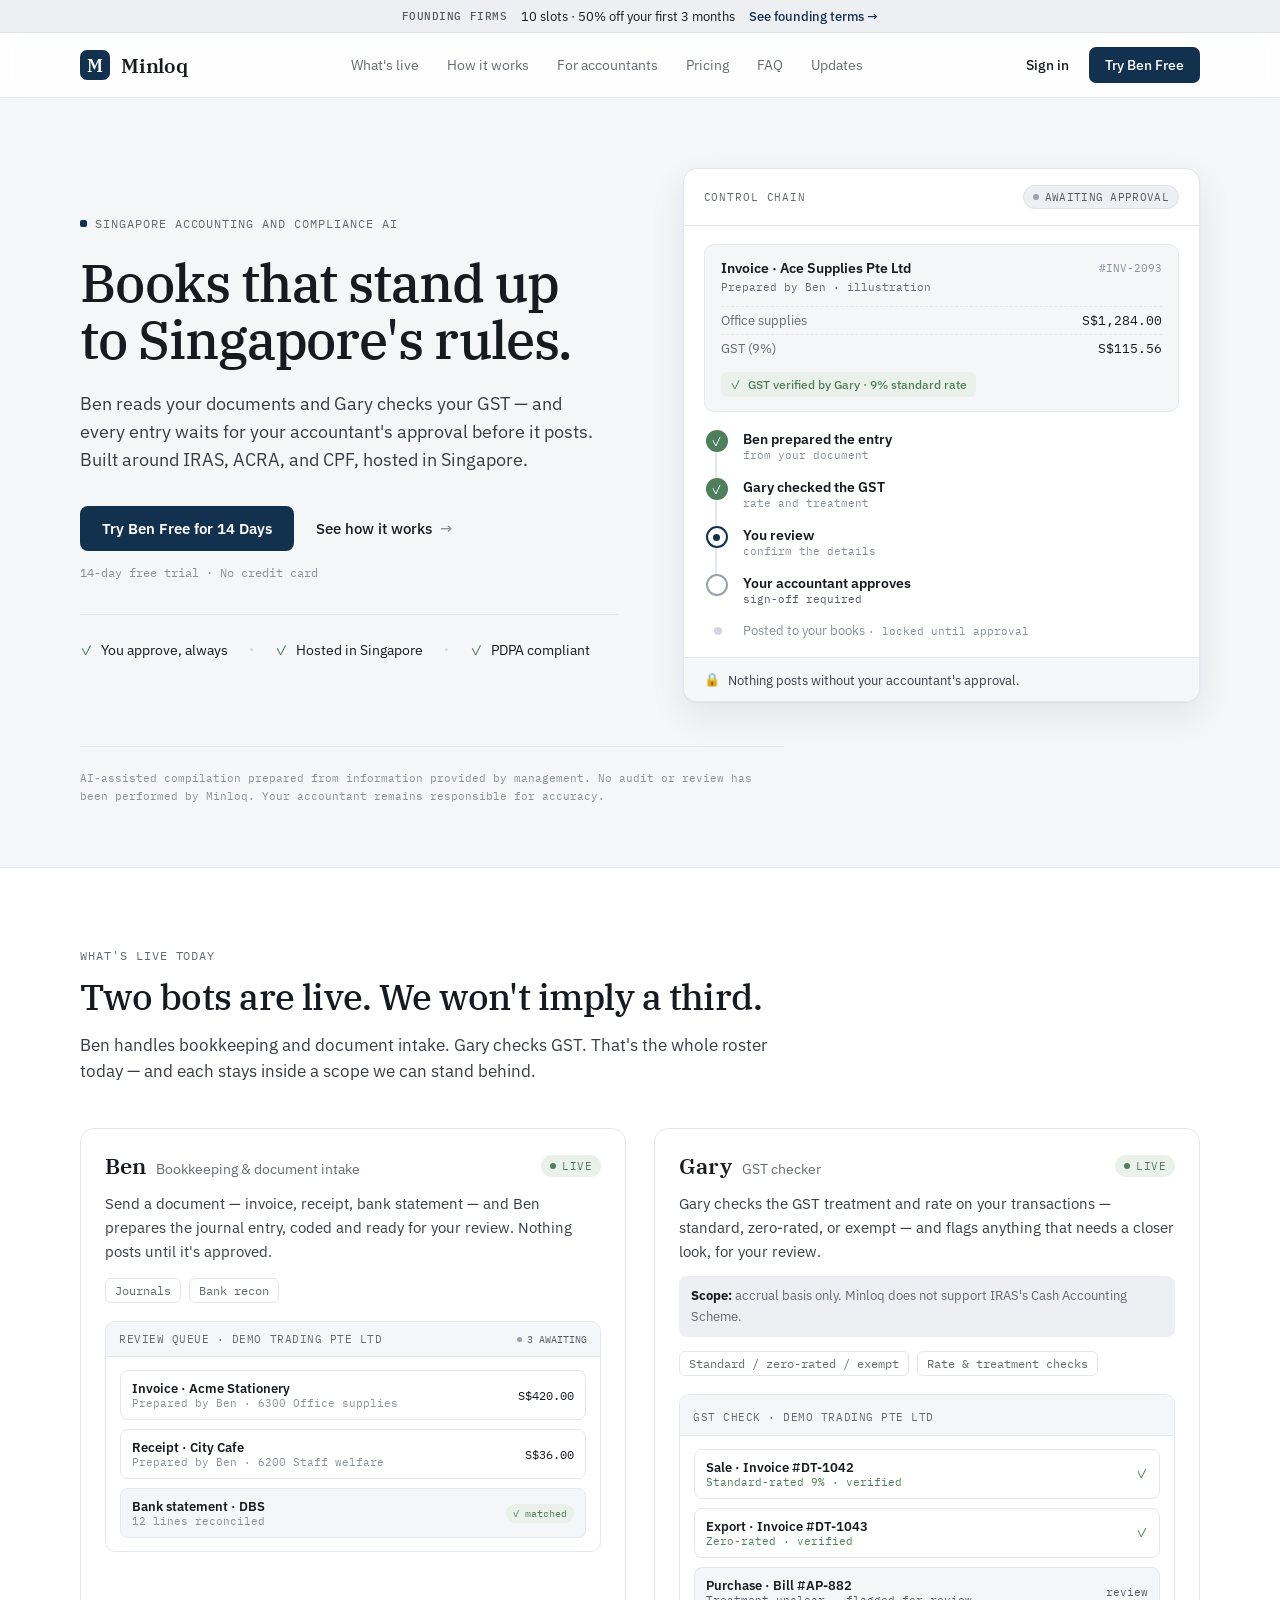
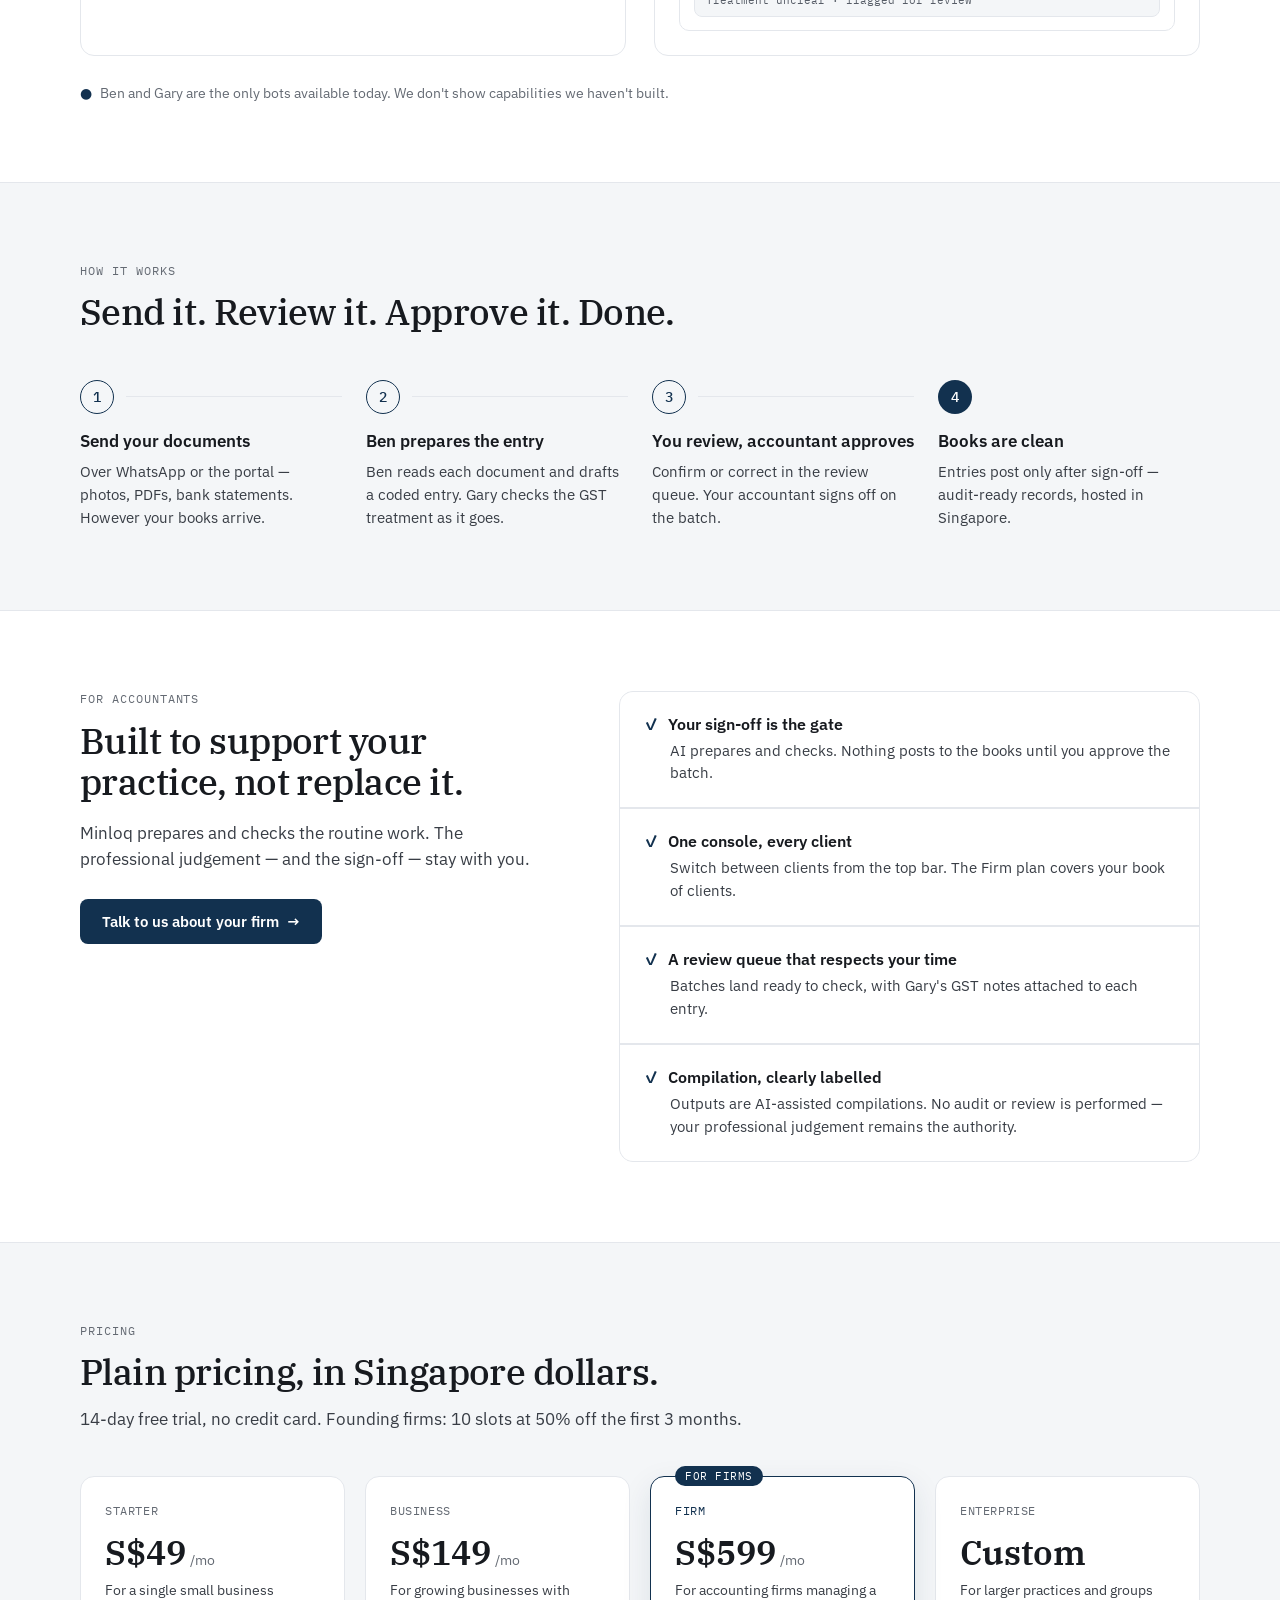
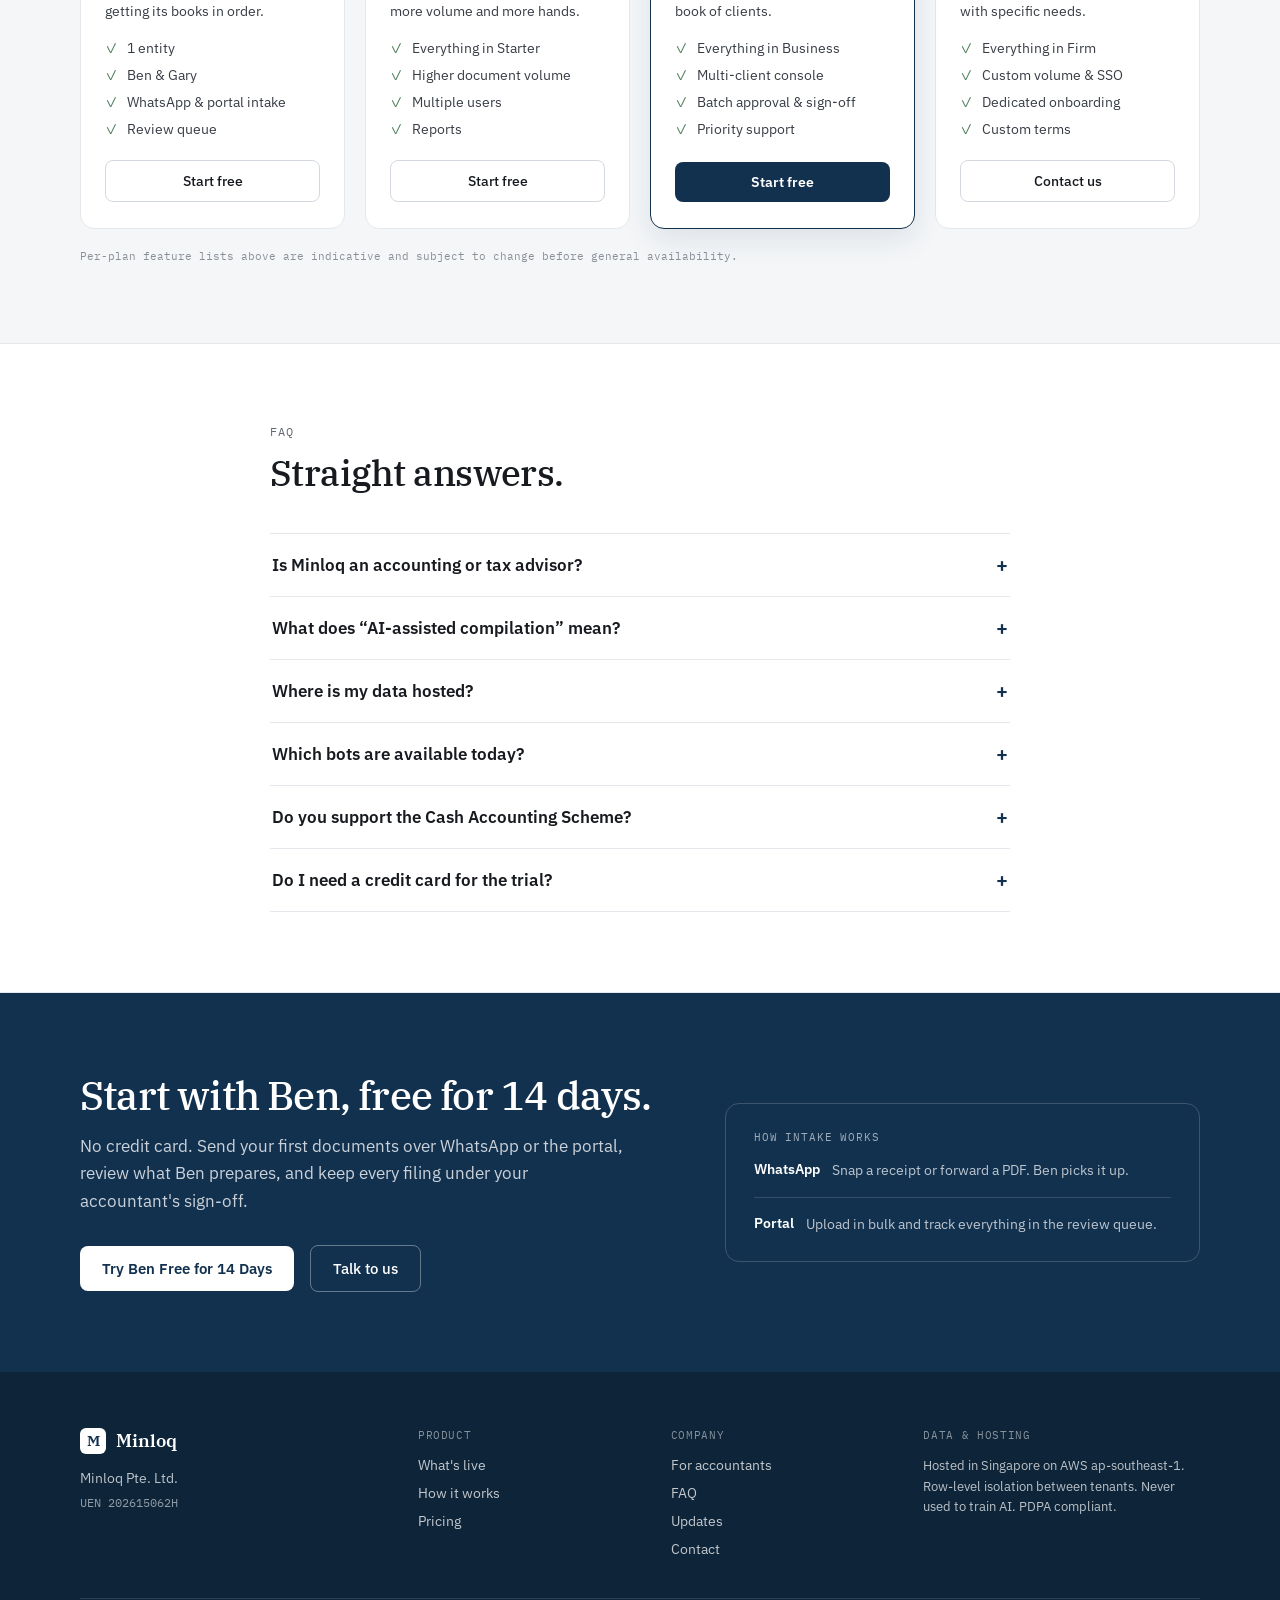
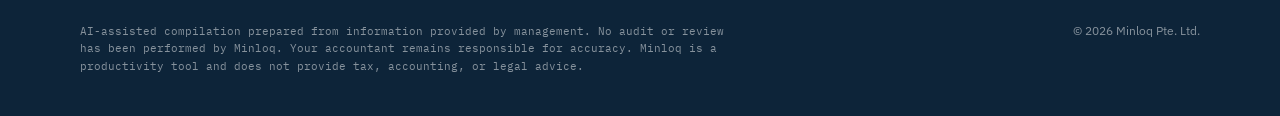
==== index.html @ 0bf63dcf "aeo(updates): /updates in index nav + footer (discoverability, was only self-linked); soften 'checke" ====
<!DOCTYPE html>
<html lang="en">
<head>
<meta charset="UTF-8"/>
<meta name="viewport" content="width=device-width, initial-scale=1.0"/>
<title>Minloq — Singapore Accounting &amp; Compliance AI</title>
<meta name="description" content="Minloq is an AI-assisted accounting and compliance tool for Singapore businesses and accounting firms. Ben prepares your books, Gary checks your GST — and every entry waits for your accountant's approval before it posts."/>
<!-- Inline SVG favicon — navy rounded square "M", matching the brand mark. -->
<link rel="icon" type="image/svg+xml" href="data:image/svg+xml;utf8,<svg xmlns='http://www.w3.org/2000/svg' viewBox='0 0 64 64'><rect width='64' height='64' rx='14' fill='%2312314F'/><text x='32' y='45' font-family='Georgia,serif' font-size='34' font-weight='600' fill='%23ffffff' text-anchor='middle'>M</text></svg>"/>
<link rel="preconnect" href="https://fonts.googleapis.com"/>
<link rel="preconnect" href="https://fonts.gstatic.com" crossorigin/>
<link href="https://fonts.googleapis.com/css2?family=IBM+Plex+Mono:wght@400;500&family=IBM+Plex+Sans:wght@400;500;600&family=IBM+Plex+Serif:wght@400;500;600&display=swap" rel="stylesheet"/>
<link rel="stylesheet" href="css/landing.css"/>
</head>
<body>

  <!-- FOUNDING-FIRMS RIBBON -->
  <div style="background:var(--neu-tint); border-bottom:1px solid var(--neu-line);">
    <div class="mq-wrap" style="max-width:1200px; margin:0 auto; padding:8px 40px; display:flex; align-items:center; justify-content:center; gap:14px; flex-wrap:wrap;">
      <span style="font-family:'IBM Plex Mono',monospace; font-size:11px; letter-spacing:0.05em; color:var(--neu-deep); font-weight:500;">FOUNDING FIRMS</span>
      <span style="font-size:12.5px; color:var(--ink);">10 slots &middot; 50% off your first 3 months</span>
      <a href="#pricing" style="font-size:12.5px; font-weight:500;">See founding terms &rarr;</a>
    </div>
  </div>

  <!-- HEADER -->
  <header style="position:sticky; top:0; z-index:20; border-bottom:1px solid var(--line); background:rgba(255,255,255,0.9); backdrop-filter:saturate(180%) blur(8px);">
    <div class="mq-wrap" style="max-width:1200px; margin:0 auto; padding:14px 40px; display:flex; align-items:center; justify-content:space-between; gap:32px;">
      <a href="#top" style="display:flex; align-items:center; gap:11px;">
        <span style="width:30px; height:30px; border-radius:7px; background:var(--brand); color:#fff; display:flex; align-items:center; justify-content:center; font-family:'IBM Plex Serif',serif; font-size:18px; font-weight:600;">M</span>
        <span style="font-family:'IBM Plex Serif',serif; font-size:20px; font-weight:600; letter-spacing:-0.01em; color:var(--ink);">Minloq</span>
      </a>
      <nav class="mq-nav-center" style="display:flex; align-items:center; gap:28px;">
        <a href="#live" class="mq-navlink" style="color:var(--muted); font-size:14px;">What's live</a>
        <a href="#how" class="mq-navlink" style="color:var(--muted); font-size:14px;">How it works</a>
        <a href="#accountants" class="mq-navlink" style="color:var(--muted); font-size:14px;">For accountants</a>
        <a href="#pricing" class="mq-navlink" style="color:var(--muted); font-size:14px;">Pricing</a>
        <a href="#faq" class="mq-navlink" style="color:var(--muted); font-size:14px;">FAQ</a>
        <a href="/updates" class="mq-navlink" style="color:var(--muted); font-size:14px;">Updates</a>
      </nav>
      <div class="mq-nav-actions" style="display:flex; align-items:center; gap:20px;">
        <a href="https://maximax-platform.vercel.app/portal.html" class="mq-signin" style="color:var(--ink); font-size:14px; font-weight:500;">Sign in</a>
        <a href="#" class="mq-btn-primary" onclick="event.preventDefault();startCheckout('starter', this)" style="background:var(--brand); color:#fff; font-size:14px; font-weight:500; padding:9px 16px; border-radius:7px;">Try Ben Free</a>
      </div>
    </div>
  </header>

  <!-- HERO -->
  <section id="top" style="border-bottom:1px solid var(--line);">
    <div class="mq-wrap" style="max-width:1200px; margin:0 auto; padding:70px 40px 62px;">
      <div class="mq-cols mq-hero" style="display:grid; grid-template-columns:1.02fr 0.98fr; gap:64px; align-items:center;">
        <div>
          <div style="display:inline-flex; align-items:center; gap:8px; margin-bottom:24px;">
            <span style="width:7px; height:7px; border-radius:2px; background:var(--brand);"></span>
            <span style="font-family:'IBM Plex Mono',monospace; font-size:12px; letter-spacing:0.08em; text-transform:uppercase; color:var(--muted);">Singapore accounting and compliance AI</span>
          </div>
          <h1 class="mq-hero-h1" style="font-family:'IBM Plex Serif',serif; font-weight:500; font-size:53px; line-height:1.06; letter-spacing:-0.02em; margin:0 0 22px; color:var(--ink); text-wrap:balance;">Books that stand up to Singapore's rules.</h1>
          <p style="font-size:17.5px; line-height:1.6; color:var(--ink-soft); margin:0 0 32px; max-width:30em; text-wrap:pretty;">Ben reads your documents and Gary checks your GST &mdash; and every entry waits for your accountant's approval before it posts. Built around IRAS, ACRA, and CPF, hosted in Singapore.</p>
          <div style="display:flex; align-items:center; gap:16px; flex-wrap:wrap; margin-bottom:14px;">
            <a href="#" class="mq-btn-primary" onclick="event.preventDefault();startCheckout('starter', this)" style="background:var(--brand); color:#fff; font-size:15px; font-weight:600; padding:13px 22px; border-radius:8px; display:inline-flex; align-items:center; gap:8px;">Try Ben Free for 14 Days</a>
            <a href="#how" class="mq-link" style="color:var(--ink); font-size:15px; font-weight:500; padding:13px 6px; display:inline-flex; align-items:center; gap:8px;">See how it works <span style="color:var(--faint);">&rarr;</span></a>
          </div>
          <div style="font-family:'IBM Plex Mono',monospace; font-size:12px; color:var(--faint); margin-bottom:34px;">14-day free trial &middot; No credit card</div>
          <div style="display:flex; align-items:center; gap:22px; flex-wrap:wrap; padding-top:26px; border-top:1px solid var(--line);">
            <div style="display:inline-flex; align-items:center; gap:8px;"><span style="color:var(--green); font-size:14px;">&#10003;</span><span style="font-size:13.5px; color:var(--ink);">You approve, always</span></div>
            <span style="width:3px; height:3px; border-radius:50%; background:var(--line-2);"></span>
            <div style="display:inline-flex; align-items:center; gap:8px;"><span style="color:var(--green); font-size:14px;">&#10003;</span><span style="font-size:13.5px; color:var(--ink);">Hosted in Singapore</span></div>
            <span style="width:3px; height:3px; border-radius:50%; background:var(--line-2);"></span>
            <div style="display:inline-flex; align-items:center; gap:8px;"><span style="color:var(--green); font-size:14px;">&#10003;</span><span style="font-size:13.5px; color:var(--ink);">PDPA compliant</span></div>
          </div>
        </div>

        <!-- CONTROL-CHAIN ILLUSTRATION (representative of the approval flow — not a product screenshot) -->
        <div style="background:var(--surface); border:1px solid var(--line); border-radius:14px; box-shadow:var(--shadow-card); overflow:hidden;">
          <div style="padding:16px 20px; border-bottom:1px solid var(--line); display:flex; align-items:center; justify-content:space-between;">
            <span style="font-family:'IBM Plex Mono',monospace; font-size:11px; letter-spacing:0.08em; text-transform:uppercase; color:var(--muted);">Control chain</span>
            <span style="display:inline-flex; align-items:center; gap:6px; background:var(--neu-tint); border:1px solid var(--neu-line); color:var(--neu-deep); font-family:'IBM Plex Mono',monospace; font-size:10.5px; letter-spacing:0.03em; padding:4px 9px; border-radius:20px;"><span style="width:6px; height:6px; border-radius:50%; background:var(--neu-dot);"></span>AWAITING APPROVAL</span>
          </div>
          <div style="padding:18px 20px;">
            <div style="border:1px solid var(--line); border-radius:10px; padding:14px 16px; background:var(--paper);">
              <div style="display:flex; align-items:center; justify-content:space-between; margin-bottom:3px;">
                <span style="font-size:13.5px; font-weight:600; color:var(--ink);">Invoice &middot; Ace Supplies Pte Ltd</span>
                <span style="font-family:'IBM Plex Mono',monospace; font-size:11px; color:var(--faint);">#INV-2093</span>
              </div>
              <div style="font-family:'IBM Plex Mono',monospace; font-size:11px; color:var(--muted); margin-bottom:12px;">Prepared by Ben &middot; illustration</div>
              <div style="display:flex; justify-content:space-between; font-size:13px; padding:5px 0; border-top:1px dashed var(--line);"><span style="color:var(--muted);">Office supplies</span><span style="font-family:'IBM Plex Mono',monospace; color:var(--ink);">S$1,284.00</span></div>
              <div style="display:flex; justify-content:space-between; font-size:13px; padding:5px 0; border-top:1px dashed var(--line);"><span style="color:var(--muted);">GST (9%)</span><span style="font-family:'IBM Plex Mono',monospace; color:var(--ink);">S$115.56</span></div>
              <div style="display:inline-flex; align-items:center; gap:7px; margin-top:10px; background:var(--green-tint); border-radius:6px; padding:5px 9px;"><span style="color:var(--green); font-size:12px;">&#10003;</span><span style="font-size:12px; color:var(--green); font-weight:500;">GST verified by Gary &middot; 9% standard rate</span></div>
            </div>
            <div style="position:relative; margin-top:18px; padding-left:2px;">
              <div style="position:absolute; left:11px; top:16px; bottom:42px; width:2px; background:var(--line);"></div>
              <div style="display:grid; grid-template-columns:24px 1fr; gap:13px; align-items:start; padding-bottom:16px;">
                <div style="width:22px; height:22px; border-radius:50%; background:var(--green); display:flex; align-items:center; justify-content:center; color:#fff; font-size:12px; z-index:1;">&#10003;</div>
                <div><div style="font-size:13.5px; font-weight:600;">Ben prepared the entry</div><div style="font-family:'IBM Plex Mono',monospace; font-size:11px; color:var(--faint);">from your document</div></div>
              </div>
              <div style="display:grid; grid-template-columns:24px 1fr; gap:13px; align-items:start; padding-bottom:16px;">
                <div style="width:22px; height:22px; border-radius:50%; background:var(--green); display:flex; align-items:center; justify-content:center; color:#fff; font-size:12px; z-index:1;">&#10003;</div>
                <div><div style="font-size:13.5px; font-weight:600;">Gary checked the GST</div><div style="font-family:'IBM Plex Mono',monospace; font-size:11px; color:var(--faint);">rate and treatment</div></div>
              </div>
              <div style="display:grid; grid-template-columns:24px 1fr; gap:13px; align-items:start; padding-bottom:16px;">
                <div style="width:22px; height:22px; border-radius:50%; background:var(--surface); border:2px solid var(--brand); display:flex; align-items:center; justify-content:center; z-index:1;"><span style="width:7px; height:7px; border-radius:50%; background:var(--brand);"></span></div>
                <div><div style="font-size:13.5px; font-weight:600;">You review</div><div style="font-family:'IBM Plex Mono',monospace; font-size:11px; color:var(--faint);">confirm the details</div></div>
              </div>
              <div style="display:grid; grid-template-columns:24px 1fr; gap:13px; align-items:start; padding-bottom:16px;">
                <div style="width:22px; height:22px; border-radius:50%; background:var(--surface); border:2px solid var(--neu-dot); z-index:1;"></div>
                <div><div style="font-size:13.5px; font-weight:600; color:var(--ink);">Your accountant approves</div><div style="font-family:'IBM Plex Mono',monospace; font-size:11px; color:var(--neu-deep);">sign-off required</div></div>
              </div>
              <div style="display:grid; grid-template-columns:24px 1fr; gap:13px; align-items:center;">
                <div style="width:24px; display:flex; justify-content:center;"><span style="width:8px; height:8px; border-radius:50%; background:var(--line-2);"></span></div>
                <div style="font-size:13px; color:var(--faint);">Posted to your books <span style="font-family:'IBM Plex Mono',monospace; font-size:11px;">&middot; locked until approval</span></div>
              </div>
            </div>
          </div>
          <div style="padding:13px 20px; border-top:1px solid var(--line); background:var(--paper); font-size:12.5px; color:var(--ink-soft); display:flex; align-items:center; gap:8px;">
            <span style="font-size:13px;">&#128274;</span>Nothing posts without your accountant's approval.
          </div>
        </div>
      </div>
      <p style="margin:44px 0 0; padding-top:22px; border-top:1px solid var(--line); font-family:'IBM Plex Mono',monospace; font-size:11px; line-height:1.65; color:var(--faint); max-width:64em;">AI-assisted compilation prepared from information provided by management. No audit or review has been performed by Minloq. Your accountant remains responsible for accuracy.</p>
    </div>
  </section>

  <!-- WHAT'S LIVE TODAY -->
  <section id="live" style="background:var(--surface); border-bottom:1px solid var(--line);">
    <div class="mq-wrap" style="max-width:1200px; margin:0 auto; padding:80px 40px;">
      <div style="max-width:44em; margin-bottom:44px;">
        <div style="font-family:'IBM Plex Mono',monospace; font-size:12px; letter-spacing:0.08em; text-transform:uppercase; color:var(--muted); margin-bottom:14px;">What's live today</div>
        <h2 style="font-family:'IBM Plex Serif',serif; font-weight:500; font-size:36px; line-height:1.12; letter-spacing:-0.015em; margin:0 0 14px; text-wrap:balance;">Two bots are live. We won't imply a third.</h2>
        <p style="font-size:16.5px; line-height:1.6; color:var(--ink-soft); margin:0; text-wrap:pretty;">Ben handles bookkeeping and document intake. Gary checks GST. That's the whole roster today &mdash; and each stays inside a scope we can stand behind.</p>
      </div>

      <div class="mq-cols" style="display:grid; grid-template-columns:1fr 1fr; gap:28px;">
        <!-- BEN -->
        <div style="border:1px solid var(--line); border-radius:14px; overflow:hidden; background:var(--surface);">
          <div style="padding:22px 24px 18px;">
            <div style="display:flex; align-items:center; justify-content:space-between; margin-bottom:12px;">
              <div style="display:flex; align-items:baseline; gap:10px;">
                <span style="font-family:'IBM Plex Serif',serif; font-size:22px; font-weight:600;">Ben</span>
                <span style="font-size:14px; color:var(--muted);">Bookkeeping &amp; document intake</span>
              </div>
              <span style="display:inline-flex; align-items:center; gap:6px; background:var(--green-tint); color:var(--green); font-family:'IBM Plex Mono',monospace; font-size:10.5px; letter-spacing:0.04em; padding:4px 9px; border-radius:20px;"><span style="width:6px; height:6px; border-radius:50%; background:var(--green);"></span>LIVE</span>
            </div>
            <p style="font-size:15px; line-height:1.6; color:var(--ink-soft); margin:0 0 14px;">Send a document &mdash; invoice, receipt, bank statement &mdash; and Ben prepares the journal entry, coded and ready for your review. Nothing posts until it's approved.</p>
            <div style="display:flex; flex-wrap:wrap; gap:8px;">
              <span style="font-family:'IBM Plex Mono',monospace; font-size:11.5px; color:var(--muted); border:1px solid var(--line); border-radius:6px; padding:4px 9px;">Journals</span>
              <span style="font-family:'IBM Plex Mono',monospace; font-size:11.5px; color:var(--muted); border:1px solid var(--line); border-radius:6px; padding:4px 9px;">Bank recon</span>
            </div>
          </div>
          <!-- Illustration (representative — fictional demo data, no product screenshot) -->
          <div style="margin:0 24px 24px; border:1px solid var(--line); border-radius:10px; overflow:hidden;">
            <div style="padding:10px 13px; border-bottom:1px solid var(--line); background:var(--paper); display:flex; align-items:center; justify-content:space-between;">
              <span style="font-family:'IBM Plex Mono',monospace; font-size:10.5px; letter-spacing:0.05em; color:var(--muted);">REVIEW QUEUE &middot; DEMO TRADING PTE LTD</span>
              <span style="display:inline-flex; align-items:center; gap:5px; font-family:'IBM Plex Mono',monospace; font-size:10px; color:var(--neu-deep);"><span style="width:5px; height:5px; border-radius:50%; background:var(--neu-dot);"></span>3 AWAITING</span>
            </div>
            <div style="padding:13px 14px; display:grid; gap:9px;">
              <div style="display:flex; align-items:center; justify-content:space-between; border:1px solid var(--line); border-radius:8px; padding:9px 11px;">
                <div><div style="font-size:12.5px; font-weight:600;">Invoice &middot; Acme Stationery</div><div style="font-family:'IBM Plex Mono',monospace; font-size:10.5px; color:var(--faint);">Prepared by Ben &middot; 6300 Office supplies</div></div>
                <span style="font-family:'IBM Plex Mono',monospace; font-size:12px; color:var(--ink);">S$420.00</span>
              </div>
              <div style="display:flex; align-items:center; justify-content:space-between; border:1px solid var(--line); border-radius:8px; padding:9px 11px;">
                <div><div style="font-size:12.5px; font-weight:600;">Receipt &middot; City Cafe</div><div style="font-family:'IBM Plex Mono',monospace; font-size:10.5px; color:var(--faint);">Prepared by Ben &middot; 6200 Staff welfare</div></div>
                <span style="font-family:'IBM Plex Mono',monospace; font-size:12px; color:var(--ink);">S$36.00</span>
              </div>
              <div style="display:flex; align-items:center; justify-content:space-between; border:1px solid var(--line); border-radius:8px; padding:9px 11px; background:var(--paper);">
                <div><div style="font-size:12.5px; font-weight:600;">Bank statement &middot; DBS</div><div style="font-family:'IBM Plex Mono',monospace; font-size:10.5px; color:var(--faint);">12 lines reconciled</div></div>
                <span style="display:inline-flex; align-items:center; gap:5px; background:var(--green-tint); color:var(--green); font-family:'IBM Plex Mono',monospace; font-size:10px; padding:3px 7px; border-radius:14px;">&#10003; matched</span>
              </div>
            </div>
          </div>
        </div>

        <!-- GARY -->
        <div style="border:1px solid var(--line); border-radius:14px; overflow:hidden; background:var(--surface);">
          <div style="padding:22px 24px 18px;">
            <div style="display:flex; align-items:center; justify-content:space-between; margin-bottom:12px;">
              <div style="display:flex; align-items:baseline; gap:10px;">
                <span style="font-family:'IBM Plex Serif',serif; font-size:22px; font-weight:600;">Gary</span>
                <span style="font-size:14px; color:var(--muted);">GST checker</span>
              </div>
              <span style="display:inline-flex; align-items:center; gap:6px; background:var(--green-tint); color:var(--green); font-family:'IBM Plex Mono',monospace; font-size:10.5px; letter-spacing:0.04em; padding:4px 9px; border-radius:20px;"><span style="width:6px; height:6px; border-radius:50%; background:var(--green);"></span>LIVE</span>
            </div>
            <p style="font-size:15px; line-height:1.6; color:var(--ink-soft); margin:0 0 12px;">Gary checks the GST treatment and rate on your transactions &mdash; standard, zero-rated, or exempt &mdash; and flags anything that needs a closer look, for your review.</p>
            <p style="font-size:13px; line-height:1.55; color:var(--muted); margin:0 0 14px; padding:10px 12px; background:var(--neu-tint); border-radius:8px;"><strong style="color:var(--ink);">Scope:</strong> accrual basis only. Minloq does not support IRAS's Cash Accounting Scheme.</p>
            <div style="display:flex; flex-wrap:wrap; gap:8px;">
              <span style="font-family:'IBM Plex Mono',monospace; font-size:11.5px; color:var(--muted); border:1px solid var(--line); border-radius:6px; padding:4px 9px;">Standard / zero-rated / exempt</span>
              <span style="font-family:'IBM Plex Mono',monospace; font-size:11.5px; color:var(--muted); border:1px solid var(--line); border-radius:6px; padding:4px 9px;">Rate &amp; treatment checks</span>
            </div>
          </div>
          <!-- Illustration (representative — fictional demo data, no product screenshot) -->
          <div style="margin:0 24px 24px; border:1px solid var(--line); border-radius:10px; overflow:hidden;">
            <div style="padding:10px 13px; border-bottom:1px solid var(--line); background:var(--paper);">
              <span style="font-family:'IBM Plex Mono',monospace; font-size:10.5px; letter-spacing:0.05em; color:var(--muted);">GST CHECK &middot; DEMO TRADING PTE LTD</span>
            </div>
            <div style="padding:13px 14px; display:grid; gap:9px;">
              <div style="display:flex; align-items:center; justify-content:space-between; border:1px solid var(--line); border-radius:8px; padding:9px 11px;">
                <div><div style="font-size:12.5px; font-weight:600;">Sale &middot; Invoice #DT-1042</div><div style="font-family:'IBM Plex Mono',monospace; font-size:10.5px; color:var(--green);">Standard-rated 9% &middot; verified</div></div>
                <span style="color:var(--green); font-size:13px;">&#10003;</span>
              </div>
              <div style="display:flex; align-items:center; justify-content:space-between; border:1px solid var(--line); border-radius:8px; padding:9px 11px;">
                <div><div style="font-size:12.5px; font-weight:600;">Export &middot; Invoice #DT-1043</div><div style="font-family:'IBM Plex Mono',monospace; font-size:10.5px; color:var(--green);">Zero-rated &middot; verified</div></div>
                <span style="color:var(--green); font-size:13px;">&#10003;</span>
              </div>
              <div style="display:flex; align-items:center; justify-content:space-between; border:1px solid var(--line); border-radius:8px; padding:9px 11px; background:var(--paper);">
                <div><div style="font-size:12.5px; font-weight:600;">Purchase &middot; Bill #AP-882</div><div style="font-family:'IBM Plex Mono',monospace; font-size:10.5px; color:var(--neu-deep);">Treatment unclear &middot; flagged for review</div></div>
                <span style="font-family:'IBM Plex Mono',monospace; font-size:11px; color:var(--neu-deep);">review</span>
              </div>
            </div>
          </div>
        </div>
      </div>

      <p style="margin:28px 0 0; font-size:14px; color:var(--muted); display:flex; align-items:center; gap:8px;"><span style="color:var(--brand);">&#9679;</span>Ben and Gary are the only bots available today. We don't show capabilities we haven't built.</p>
    </div>
  </section>

  <!-- HOW IT WORKS -->
  <section id="how" style="border-bottom:1px solid var(--line);">
    <div class="mq-wrap" style="max-width:1200px; margin:0 auto; padding:80px 40px;">
      <div style="max-width:44em; margin-bottom:48px;">
        <div style="font-family:'IBM Plex Mono',monospace; font-size:12px; letter-spacing:0.08em; text-transform:uppercase; color:var(--muted); margin-bottom:14px;">How it works</div>
        <h2 style="font-family:'IBM Plex Serif',serif; font-weight:500; font-size:36px; line-height:1.12; letter-spacing:-0.015em; margin:0; text-wrap:balance;">Send it. Review it. Approve it. Done.</h2>
      </div>
      <div class="mq-cols" style="display:grid; grid-template-columns:repeat(4, 1fr); gap:24px;">
        <div>
          <div style="display:flex; align-items:center; gap:12px; margin-bottom:16px;"><span style="width:34px; height:34px; border-radius:50%; border:1.5px solid var(--brand); color:var(--brand); display:flex; align-items:center; justify-content:center; font-family:'IBM Plex Mono',monospace; font-size:14px; font-weight:500;">1</span><span style="flex:1; height:1px; background:var(--line);"></span></div>
          <h3 style="font-size:17px; font-weight:600; margin:0 0 8px;">Send your documents</h3>
          <p style="font-size:14.5px; line-height:1.6; color:var(--ink-soft); margin:0;">Over WhatsApp or the portal &mdash; photos, PDFs, bank statements. However your books arrive.</p>
        </div>
        <div>
          <div style="display:flex; align-items:center; gap:12px; margin-bottom:16px;"><span style="width:34px; height:34px; border-radius:50%; border:1.5px solid var(--brand); color:var(--brand); display:flex; align-items:center; justify-content:center; font-family:'IBM Plex Mono',monospace; font-size:14px; font-weight:500;">2</span><span style="flex:1; height:1px; background:var(--line);"></span></div>
          <h3 style="font-size:17px; font-weight:600; margin:0 0 8px;">Ben prepares the entry</h3>
          <p style="font-size:14.5px; line-height:1.6; color:var(--ink-soft); margin:0;">Ben reads each document and drafts a coded entry. Gary checks the GST treatment as it goes.</p>
        </div>
        <div>
          <div style="display:flex; align-items:center; gap:12px; margin-bottom:16px;"><span style="width:34px; height:34px; border-radius:50%; border:1.5px solid var(--brand); color:var(--brand); display:flex; align-items:center; justify-content:center; font-family:'IBM Plex Mono',monospace; font-size:14px; font-weight:500;">3</span><span style="flex:1; height:1px; background:var(--line);"></span></div>
          <h3 style="font-size:17px; font-weight:600; margin:0 0 8px;">You review, accountant approves</h3>
          <p style="font-size:14.5px; line-height:1.6; color:var(--ink-soft); margin:0;">Confirm or correct in the review queue. Your accountant signs off on the batch.</p>
        </div>
        <div>
          <div style="display:flex; align-items:center; gap:12px; margin-bottom:16px;"><span style="width:34px; height:34px; border-radius:50%; background:var(--brand); color:#fff; display:flex; align-items:center; justify-content:center; font-family:'IBM Plex Mono',monospace; font-size:14px; font-weight:500;">4</span></div>
          <h3 style="font-size:17px; font-weight:600; margin:0 0 8px;">Books are clean</h3>
          <p style="font-size:14.5px; line-height:1.6; color:var(--ink-soft); margin:0;">Entries post only after sign-off &mdash; audit-ready records, hosted in Singapore.</p>
        </div>
      </div>
    </div>
  </section>

  <!-- FOR ACCOUNTANTS -->
  <section id="accountants" style="background:var(--surface); border-bottom:1px solid var(--line);">
    <div class="mq-wrap" style="max-width:1200px; margin:0 auto; padding:80px 40px;">
      <div class="mq-cols mq-acct" style="display:grid; grid-template-columns:0.9fr 1.1fr; gap:64px; align-items:start;">
        <div>
          <div style="font-family:'IBM Plex Mono',monospace; font-size:12px; letter-spacing:0.08em; text-transform:uppercase; color:var(--muted); margin-bottom:14px;">For accountants</div>
          <h2 style="font-family:'IBM Plex Serif',serif; font-weight:500; font-size:36px; line-height:1.14; letter-spacing:-0.015em; margin:0 0 18px; text-wrap:balance;">Built to support your practice, not replace it.</h2>
          <p style="font-size:16.5px; line-height:1.62; color:var(--ink-soft); margin:0 0 26px; text-wrap:pretty;">Minloq prepares and checks the routine work. The professional judgement &mdash; and the sign-off &mdash; stay with you.</p>
          <a href="mailto:hello@minloq.sg?subject=Minloq%20for%20my%20firm" class="mq-btn-primary" style="display:inline-flex; align-items:center; gap:8px; background:var(--brand); color:#fff; font-size:15px; font-weight:600; padding:13px 22px; border-radius:8px;">Talk to us about your firm <span>&rarr;</span></a>
        </div>
        <div style="display:grid; gap:2px; background:var(--line); border:1px solid var(--line); border-radius:14px; overflow:hidden;">
          <div style="background:var(--surface); padding:22px 24px;">
            <h3 style="font-size:16px; font-weight:600; margin:0 0 6px; display:flex; align-items:center; gap:9px;"><span style="color:var(--brand);">&#10003;</span>Your sign-off is the gate</h3>
            <p style="font-size:14.5px; line-height:1.58; color:var(--ink-soft); margin:0 0 0 26px;">AI prepares and checks. Nothing posts to the books until you approve the batch.</p>
          </div>
          <div style="background:var(--surface); padding:22px 24px;">
            <h3 style="font-size:16px; font-weight:600; margin:0 0 6px; display:flex; align-items:center; gap:9px;"><span style="color:var(--brand);">&#10003;</span>One console, every client</h3>
            <p style="font-size:14.5px; line-height:1.58; color:var(--ink-soft); margin:0 0 0 26px;">Switch between clients from the top bar. The Firm plan covers your book of clients.</p>
          </div>
          <div style="background:var(--surface); padding:22px 24px;">
            <h3 style="font-size:16px; font-weight:600; margin:0 0 6px; display:flex; align-items:center; gap:9px;"><span style="color:var(--brand);">&#10003;</span>A review queue that respects your time</h3>
            <p style="font-size:14.5px; line-height:1.58; color:var(--ink-soft); margin:0 0 0 26px;">Batches land ready to check, with Gary's GST notes attached to each entry.</p>
          </div>
          <div style="background:var(--surface); padding:22px 24px;">
            <h3 style="font-size:16px; font-weight:600; margin:0 0 6px; display:flex; align-items:center; gap:9px;"><span style="color:var(--brand);">&#10003;</span>Compilation, clearly labelled</h3>
            <p style="font-size:14.5px; line-height:1.58; color:var(--ink-soft); margin:0 0 0 26px;">Outputs are AI-assisted compilations. No audit or review is performed &mdash; your professional judgement remains the authority.</p>
          </div>
        </div>
      </div>
    </div>
  </section>

  <!-- PRICING -->
  <section id="pricing" style="border-bottom:1px solid var(--line);">
    <div class="mq-wrap" style="max-width:1200px; margin:0 auto; padding:80px 40px;">
      <div style="max-width:44em; margin-bottom:44px;">
        <div style="font-family:'IBM Plex Mono',monospace; font-size:12px; letter-spacing:0.08em; text-transform:uppercase; color:var(--muted); margin-bottom:14px;">Pricing</div>
        <h2 style="font-family:'IBM Plex Serif',serif; font-weight:500; font-size:36px; line-height:1.12; letter-spacing:-0.015em; margin:0 0 14px; text-wrap:balance;">Plain pricing, in Singapore dollars.</h2>
        <p style="font-size:16.5px; line-height:1.6; color:var(--ink-soft); margin:0;">14-day free trial, no credit card. Founding firms: 10 slots at 50% off the first 3 months.</p>
      </div>

      <div class="mq-cols" style="display:grid; grid-template-columns:repeat(4, 1fr); gap:20px; align-items:stretch;">
        <!-- STARTER -->
        <div style="border:1px solid var(--line); border-radius:14px; background:var(--surface); padding:26px 24px; display:flex; flex-direction:column;">
          <div style="font-family:'IBM Plex Mono',monospace; font-size:12px; letter-spacing:0.05em; text-transform:uppercase; color:var(--muted); margin-bottom:12px;">Starter</div>
          <div style="display:flex; align-items:baseline; gap:4px; margin-bottom:6px;"><span style="font-family:'IBM Plex Serif',serif; font-size:34px; font-weight:600;">S$49</span><span style="font-size:14px; color:var(--muted);">/mo</span></div>
          <p style="font-size:13.5px; line-height:1.5; color:var(--ink-soft); margin:0 0 18px;">For a single small business getting its books in order.</p>
          <div style="display:grid; gap:9px; margin-bottom:22px;">
            <div style="display:flex; gap:9px; font-size:13.5px; color:var(--ink-soft);"><span style="color:var(--green);">&#10003;</span>1 entity</div>
            <div style="display:flex; gap:9px; font-size:13.5px; color:var(--ink-soft);"><span style="color:var(--green);">&#10003;</span>Ben &amp; Gary</div>
            <div style="display:flex; gap:9px; font-size:13.5px; color:var(--ink-soft);"><span style="color:var(--green);">&#10003;</span>WhatsApp &amp; portal intake</div>
            <div style="display:flex; gap:9px; font-size:13.5px; color:var(--ink-soft);"><span style="color:var(--green);">&#10003;</span>Review queue</div>
          </div>
          <a href="#" class="mq-btn-outline" onclick="event.preventDefault();startCheckout('starter', this)" style="margin-top:auto; text-align:center; border:1px solid var(--line-2); color:var(--ink); font-size:14px; font-weight:500; padding:11px; border-radius:8px;">Start free</a>
        </div>

        <!-- BUSINESS -->
        <div style="border:1px solid var(--line); border-radius:14px; background:var(--surface); padding:26px 24px; display:flex; flex-direction:column;">
          <div style="font-family:'IBM Plex Mono',monospace; font-size:12px; letter-spacing:0.05em; text-transform:uppercase; color:var(--muted); margin-bottom:12px;">Business</div>
          <div style="display:flex; align-items:baseline; gap:4px; margin-bottom:6px;"><span style="font-family:'IBM Plex Serif',serif; font-size:34px; font-weight:600;">S$149</span><span style="font-size:14px; color:var(--muted);">/mo</span></div>
          <p style="font-size:13.5px; line-height:1.5; color:var(--ink-soft); margin:0 0 18px;">For growing businesses with more volume and more hands.</p>
          <div style="display:grid; gap:9px; margin-bottom:22px;">
            <div style="display:flex; gap:9px; font-size:13.5px; color:var(--ink-soft);"><span style="color:var(--green);">&#10003;</span>Everything in Starter</div>
            <div style="display:flex; gap:9px; font-size:13.5px; color:var(--ink-soft);"><span style="color:var(--green);">&#10003;</span>Higher document volume</div>
            <div style="display:flex; gap:9px; font-size:13.5px; color:var(--ink-soft);"><span style="color:var(--green);">&#10003;</span>Multiple users</div>
            <div style="display:flex; gap:9px; font-size:13.5px; color:var(--ink-soft);"><span style="color:var(--green);">&#10003;</span>Reports</div>
          </div>
          <a href="#" class="mq-btn-outline" onclick="event.preventDefault();startCheckout('business', this)" style="margin-top:auto; text-align:center; border:1px solid var(--line-2); color:var(--ink); font-size:14px; font-weight:500; padding:11px; border-radius:8px;">Start free</a>
        </div>

        <!-- FIRM (featured) -->
        <div style="border:1.5px solid var(--brand); border-radius:14px; background:var(--surface); padding:26px 24px; display:flex; flex-direction:column; position:relative; box-shadow:0 10px 30px rgba(18,49,79,.1);">
          <span style="position:absolute; top:-11px; left:24px; background:var(--brand); color:#fff; font-family:'IBM Plex Mono',monospace; font-size:10.5px; letter-spacing:0.05em; padding:3px 10px; border-radius:20px;">FOR FIRMS</span>
          <div style="font-family:'IBM Plex Mono',monospace; font-size:12px; letter-spacing:0.05em; text-transform:uppercase; color:var(--brand); margin-bottom:12px;">Firm</div>
          <div style="display:flex; align-items:baseline; gap:4px; margin-bottom:6px;"><span style="font-family:'IBM Plex Serif',serif; font-size:34px; font-weight:600;">S$599</span><span style="font-size:14px; color:var(--muted);">/mo</span></div>
          <p style="font-size:13.5px; line-height:1.5; color:var(--ink-soft); margin:0 0 18px;">For accounting firms managing a book of clients.</p>
          <div style="display:grid; gap:9px; margin-bottom:22px;">
            <div style="display:flex; gap:9px; font-size:13.5px; color:var(--ink-soft);"><span style="color:var(--green);">&#10003;</span>Everything in Business</div>
            <div style="display:flex; gap:9px; font-size:13.5px; color:var(--ink-soft);"><span style="color:var(--green);">&#10003;</span>Multi-client console</div>
            <div style="display:flex; gap:9px; font-size:13.5px; color:var(--ink-soft);"><span style="color:var(--green);">&#10003;</span>Batch approval &amp; sign-off</div>
            <div style="display:flex; gap:9px; font-size:13.5px; color:var(--ink-soft);"><span style="color:var(--green);">&#10003;</span>Priority support</div>
          </div>
          <a href="#" class="mq-btn-primary" onclick="event.preventDefault();startCheckout('firm', this)" style="margin-top:auto; text-align:center; background:var(--brand); color:#fff; font-size:14px; font-weight:600; padding:11px; border-radius:8px;">Start free</a>
        </div>

        <!-- ENTERPRISE -->
        <div style="border:1px solid var(--line); border-radius:14px; background:var(--surface); padding:26px 24px; display:flex; flex-direction:column;">
          <div style="font-family:'IBM Plex Mono',monospace; font-size:12px; letter-spacing:0.05em; text-transform:uppercase; color:var(--muted); margin-bottom:12px;">Enterprise</div>
          <div style="display:flex; align-items:baseline; gap:4px; margin-bottom:6px;"><span style="font-family:'IBM Plex Serif',serif; font-size:34px; font-weight:600;">Custom</span></div>
          <p style="font-size:13.5px; line-height:1.5; color:var(--ink-soft); margin:0 0 18px;">For larger practices and groups with specific needs.</p>
          <div style="display:grid; gap:9px; margin-bottom:22px;">
            <div style="display:flex; gap:9px; font-size:13.5px; color:var(--ink-soft);"><span style="color:var(--green);">&#10003;</span>Everything in Firm</div>
            <div style="display:flex; gap:9px; font-size:13.5px; color:var(--ink-soft);"><span style="color:var(--green);">&#10003;</span>Custom volume &amp; SSO</div>
            <div style="display:flex; gap:9px; font-size:13.5px; color:var(--ink-soft);"><span style="color:var(--green);">&#10003;</span>Dedicated onboarding</div>
            <div style="display:flex; gap:9px; font-size:13.5px; color:var(--ink-soft);"><span style="color:var(--green);">&#10003;</span>Custom terms</div>
          </div>
          <a href="mailto:hello@minloq.sg?subject=Minloq%20Enterprise" class="mq-btn-outline" style="margin-top:auto; text-align:center; border:1px solid var(--line-2); color:var(--ink); font-size:14px; font-weight:500; padding:11px; border-radius:8px;">Contact us</a>
        </div>
      </div>
      <p style="margin:20px 0 0; font-family:'IBM Plex Mono',monospace; font-size:11px; color:var(--faint);">Per-plan feature lists above are indicative and subject to change before general availability.</p>
    </div>
  </section>

  <!-- FAQ -->
  <section id="faq" style="background:var(--surface); border-bottom:1px solid var(--line);">
    <div class="mq-wrap" style="max-width:820px; margin:0 auto; padding:80px 40px;">
      <div style="margin-bottom:40px;">
        <div style="font-family:'IBM Plex Mono',monospace; font-size:12px; letter-spacing:0.08em; text-transform:uppercase; color:var(--muted); margin-bottom:14px;">FAQ</div>
        <h2 style="font-family:'IBM Plex Serif',serif; font-weight:500; font-size:36px; line-height:1.12; letter-spacing:-0.015em; margin:0; text-wrap:balance;">Straight answers.</h2>
      </div>
      <div style="border-top:1px solid var(--line);">
        <details class="mq-faq"><summary style="display:flex; align-items:center; justify-content:space-between; gap:16px; padding:20px 2px; font-size:16.5px; font-weight:600; border-bottom:1px solid var(--line);">Is Minloq an accounting or tax advisor?<span class="mq-chev" style="color:var(--brand); font-size:20px; line-height:1;">+</span></summary><div style="padding:2px 2px 22px; font-size:15px; line-height:1.62; color:var(--ink-soft); border-bottom:1px solid var(--line);">No. Minloq is a productivity tool. It prepares and checks routine work; your accountant remains responsible for all filings, and Minloq does not provide tax, accounting, or legal advice.</div></details>
        <details class="mq-faq"><summary style="display:flex; align-items:center; justify-content:space-between; gap:16px; padding:20px 2px; font-size:16.5px; font-weight:600; border-bottom:1px solid var(--line);">What does &ldquo;AI-assisted compilation&rdquo; mean?<span class="mq-chev" style="color:var(--brand); font-size:20px; line-height:1;">+</span></summary><div style="padding:2px 2px 22px; font-size:15px; line-height:1.62; color:var(--ink-soft); border-bottom:1px solid var(--line);">Outputs are compilations prepared from information provided by management. No audit or review is performed by Minloq. Your accountant remains responsible for accuracy.</div></details>
        <details class="mq-faq"><summary style="display:flex; align-items:center; justify-content:space-between; gap:16px; padding:20px 2px; font-size:16.5px; font-weight:600; border-bottom:1px solid var(--line);">Where is my data hosted?<span class="mq-chev" style="color:var(--brand); font-size:20px; line-height:1;">+</span></summary><div style="padding:2px 2px 22px; font-size:15px; line-height:1.62; color:var(--ink-soft); border-bottom:1px solid var(--line);">In Singapore, on AWS ap-southeast-1, with row-level isolation between tenants. Your data is never used to train AI models, and handling is PDPA compliant.</div></details>
        <details class="mq-faq"><summary style="display:flex; align-items:center; justify-content:space-between; gap:16px; padding:20px 2px; font-size:16.5px; font-weight:600; border-bottom:1px solid var(--line);">Which bots are available today?<span class="mq-chev" style="color:var(--brand); font-size:20px; line-height:1;">+</span></summary><div style="padding:2px 2px 22px; font-size:15px; line-height:1.62; color:var(--ink-soft); border-bottom:1px solid var(--line);">Two: Ben for bookkeeping and document intake, and Gary for GST checking. Those are the only bots live right now.</div></details>
        <details class="mq-faq"><summary style="display:flex; align-items:center; justify-content:space-between; gap:16px; padding:20px 2px; font-size:16.5px; font-weight:600; border-bottom:1px solid var(--line);">Do you support the Cash Accounting Scheme?<span class="mq-chev" style="color:var(--brand); font-size:20px; line-height:1;">+</span></summary><div style="padding:2px 2px 22px; font-size:15px; line-height:1.62; color:var(--ink-soft); border-bottom:1px solid var(--line);">No. Gary works on the accrual basis &mdash; supplies are counted in the period of the invoice date. Minloq does not support IRAS's Cash Accounting Scheme.</div></details>
        <details class="mq-faq"><summary style="display:flex; align-items:center; justify-content:space-between; gap:16px; padding:20px 2px; font-size:16.5px; font-weight:600; border-bottom:1px solid var(--line);">Do I need a credit card for the trial?<span class="mq-chev" style="color:var(--brand); font-size:20px; line-height:1;">+</span></summary><div style="padding:2px 2px 22px; font-size:15px; line-height:1.62; color:var(--ink-soft); border-bottom:1px solid var(--line);">No. The trial runs 14 days with no credit card required.</div></details>
      </div>
    </div>
  </section>

  <!-- GET STARTED -->
  <section id="get-started" style="background:var(--brand); color:#fff;">
    <div class="mq-wrap" style="max-width:1200px; margin:0 auto; padding:80px 40px;">
      <div class="mq-cols mq-get" style="display:grid; grid-template-columns:1.1fr 0.9fr; gap:64px; align-items:center;">
        <div>
          <h2 style="font-family:'IBM Plex Serif',serif; font-weight:500; font-size:40px; line-height:1.1; letter-spacing:-0.02em; margin:0 0 16px; color:#fff; text-wrap:balance;">Start with Ben, free for 14 days.</h2>
          <p style="font-size:17px; line-height:1.6; color:rgba(255,255,255,.78); margin:0 0 30px; max-width:32em;">No credit card. Send your first documents over WhatsApp or the portal, review what Ben prepares, and keep every filing under your accountant's sign-off.</p>
          <div style="display:flex; align-items:center; gap:16px; flex-wrap:wrap;">
            <a href="#" class="mq-btn-white" onclick="event.preventDefault();startCheckout('starter', this)" style="background:#fff; color:var(--brand); font-size:15px; font-weight:600; padding:13px 22px; border-radius:8px;">Try Ben Free for 14 Days</a>
            <a href="mailto:hello@minloq.sg?subject=Minloq" class="mq-btn-ghost" style="border:1px solid rgba(255,255,255,.35); color:#fff; font-size:15px; font-weight:500; padding:13px 22px; border-radius:8px;">Talk to us</a>
          </div>
        </div>
        <div style="border:1px solid rgba(255,255,255,.18); border-radius:14px; padding:26px 28px;">
          <div style="font-family:'IBM Plex Mono',monospace; font-size:11px; letter-spacing:0.08em; text-transform:uppercase; color:rgba(255,255,255,.6); margin-bottom:16px;">How intake works</div>
          <div style="display:grid; gap:16px;">
            <div style="display:flex; gap:12px;"><span style="color:#fff; font-weight:600; font-size:14px;">WhatsApp</span><span style="color:rgba(255,255,255,.72); font-size:14px; line-height:1.5;">Snap a receipt or forward a PDF. Ben picks it up.</span></div>
            <div style="height:1px; background:rgba(255,255,255,.14);"></div>
            <div style="display:flex; gap:12px;"><span style="color:#fff; font-weight:600; font-size:14px;">Portal</span><span style="color:rgba(255,255,255,.72); font-size:14px; line-height:1.5;">Upload in bulk and track everything in the review queue.</span></div>
          </div>
        </div>
      </div>
    </div>
  </section>

  <!-- FOOTER -->
  <footer id="contact" style="background:var(--brand-deep); color:rgba(255,255,255,.72);">
    <div class="mq-wrap" style="max-width:1200px; margin:0 auto; padding:56px 40px 40px;">
      <div class="mq-cols" style="display:grid; grid-template-columns:1.4fr 1fr 1fr 1.3fr; gap:40px; padding-bottom:40px; border-bottom:1px solid rgba(255,255,255,.14);">
        <div>
          <div style="display:flex; align-items:center; gap:10px; margin-bottom:14px;">
            <span style="width:26px; height:26px; border-radius:6px; background:#fff; color:var(--brand); display:flex; align-items:center; justify-content:center; font-family:'IBM Plex Serif',serif; font-size:15px; font-weight:600;">M</span>
            <span style="font-family:'IBM Plex Serif',serif; font-size:18px; font-weight:600; color:#fff;">Minloq</span>
          </div>
          <p style="font-size:13.5px; line-height:1.6; margin:0 0 6px;">Minloq Pte. Ltd.</p>
          <p style="font-family:'IBM Plex Mono',monospace; font-size:12px; margin:0; color:rgba(255,255,255,.55);">UEN 202615062H</p>
        </div>
        <div>
          <div style="font-family:'IBM Plex Mono',monospace; font-size:11px; letter-spacing:0.06em; text-transform:uppercase; color:rgba(255,255,255,.5); margin-bottom:14px;">Product</div>
          <div style="display:grid; gap:10px; font-size:14px;">
            <a href="#live" class="mq-flink" style="color:rgba(255,255,255,.75);">What's live</a>
            <a href="#how" class="mq-flink" style="color:rgba(255,255,255,.75);">How it works</a>
            <a href="#pricing" class="mq-flink" style="color:rgba(255,255,255,.75);">Pricing</a>
          </div>
        </div>
        <div>
          <div style="font-family:'IBM Plex Mono',monospace; font-size:11px; letter-spacing:0.06em; text-transform:uppercase; color:rgba(255,255,255,.5); margin-bottom:14px;">Company</div>
          <div style="display:grid; gap:10px; font-size:14px;">
            <a href="#accountants" class="mq-flink" style="color:rgba(255,255,255,.75);">For accountants</a>
            <a href="#faq" class="mq-flink" style="color:rgba(255,255,255,.75);">FAQ</a>
            <a href="/updates" class="mq-flink" style="color:rgba(255,255,255,.75);">Updates</a>
            <a href="mailto:hello@minloq.sg" class="mq-flink" style="color:rgba(255,255,255,.75);">Contact</a>
          </div>
        </div>
        <div>
          <div style="font-family:'IBM Plex Mono',monospace; font-size:11px; letter-spacing:0.06em; text-transform:uppercase; color:rgba(255,255,255,.5); margin-bottom:14px;">Data &amp; hosting</div>
          <p style="font-size:13px; line-height:1.6; margin:0;">Hosted in Singapore on AWS ap-southeast-1. Row-level isolation between tenants. Never used to train AI. PDPA compliant.</p>
        </div>
      </div>
      <div style="padding-top:24px; display:flex; align-items:flex-start; justify-content:space-between; gap:24px; flex-wrap:wrap;">
        <p style="font-family:'IBM Plex Mono',monospace; font-size:11px; line-height:1.6; margin:0; color:rgba(255,255,255,.5); max-width:60em;">AI-assisted compilation prepared from information provided by management. No audit or review has been performed by Minloq. Your accountant remains responsible for accuracy. Minloq is a productivity tool and does not provide tax, accounting, or legal advice.</p>
        <p style="font-size:12px; margin:0; color:rgba(255,255,255,.5); white-space:nowrap;">&copy; 2026 Minloq Pte. Ltd.</p>
      </div>
    </div>
  </footer>

<script>
// Checkout runs against the platform repo (maximax-platform.vercel.app). If
// minloq.sg is later unified into one Vercel project, flip this to a same-origin
// '/api/stripe-checkout'. (Carried verbatim from the previous landing.)
var MINLOQ_CHECKOUT_URL = 'https://maximax-platform.vercel.app/api/stripe-checkout';

async function startCheckout(plan, btn) {
  var origLabel = btn ? btn.textContent : '';
  if (btn) { btn.style.pointerEvents = 'none'; btn.textContent = 'Opening checkout…'; }
  try {
    var resp = await fetch(MINLOQ_CHECKOUT_URL, {
      method: 'POST',
      headers: { 'Content-Type': 'application/json' },
      body: JSON.stringify({ plan: plan }),
    });
    var data = await resp.json().catch(function() { return {}; });
    if (!resp.ok || !data.url) throw new Error(data.error || ('HTTP ' + resp.status));
    window.location.href = data.url;
  } catch (err) {
    if (btn) { btn.style.pointerEvents = ''; btn.textContent = origLabel; }
    alert('Could not start checkout: ' + (err && err.message ? err.message : err) + '\n\nPlease contact sales at hello@minloq.sg.');
  }
}
</script>
</body>
</html>
---- css/landing.css ----
/* css/landing.css — Minloq landing design system.
 *
 * SINGLE SOURCE of the design tokens for the landing page (redesign, IBM Plex).
 * Imported design: "Minloq Singapore compliance redesign".
 * No per-surface token copies — every colour/rule references a variable below.
 *
 *   navy  --brand #12314F  = brand / primary (buttons, accents, links)
 *   green --green #4F7E5C  = approval / verified states ONLY (never decorative)
 *   base  --paper          = cool near-white surface
 *   type  IBM Plex Serif (display) · Sans (body) · Mono (labels)
 *   flat: no gradients, no glow — hairline borders + one soft shadow token.
 *
 * Maximax Consulting Pte. Ltd. | Minloq Pte. Ltd.
 */

:root {
  /* Ink / neutrals */
  --ink: #171A1F;
  --ink-soft: #383D45;
  --muted: #646A73;
  --faint: #8A9099;
  /* Surfaces / lines */
  --paper: #F4F6F8;
  --surface: #FFFFFF;
  --line: #E4E7EC;
  --line-2: #D3D8DF;
  /* Neutral tints (the "awaiting / pending" grey family — NOT green) */
  --neu-tint: #EDEFF3;
  --neu-line: #DDE1E8;
  --neu-deep: #565C66;
  --neu-dot: #9AA1AC;
  /* Approval / verified — GREEN, used only for confirmed states */
  --green: #4F7E5C;
  --green-tint: #EAF1EB;
  /* Brand — navy */
  --brand: #12314F;
  --brand-deep: #0D2439;
  --brand-tint: #E5EAF0;
  /* One soft elevation token (flat design — used sparingly) */
  --shadow-card: 0 1px 2px rgba(20,25,35,.05), 0 14px 36px rgba(20,25,35,.08);
}

* { box-sizing: border-box; }
html, body { margin: 0; padding: 0; }
html { scroll-behavior: smooth; }
body {
  font-family: 'IBM Plex Sans', system-ui, -apple-system, sans-serif;
  color: var(--ink);
  background: var(--paper);
  -webkit-font-smoothing: antialiased;
}
a { color: var(--brand); text-decoration: none; }

/* ── Hover states (the imported design used non-standard style-hover attrs;
 *    realised here as CSS. !important overrides the element's inline base so
 *    the hover state actually applies). ─────────────────────────────────── */
.mq-btn-primary:hover   { background: var(--brand-deep) !important; }
.mq-btn-outline:hover   { border-color: var(--brand) !important; color: var(--brand) !important; }
.mq-btn-white:hover     { background: rgba(255,255,255,.9) !important; }
.mq-btn-ghost:hover     { border-color: #fff !important; }
.mq-navlink:hover       { color: var(--ink) !important; }
.mq-link:hover          { color: var(--brand-deep) !important; }
.mq-flink:hover         { color: #fff !important; }

/* ── FAQ accordion (native <details>) ─────────────────────────────────── */
details.mq-faq > summary { list-style: none; cursor: pointer; }
details.mq-faq > summary::-webkit-details-marker { display: none; }
.mq-faq .mq-chev { transition: transform .2s; }
.mq-faq[open] .mq-chev { transform: rotate(45deg); }

/* ── Responsive: multi-column grids stack; centre nav hides on narrow. ─── */
@media (max-width: 900px) {
  .mq-cols { grid-template-columns: 1fr !important; }
  .mq-nav-center { display: none !important; }
  .mq-wrap { padding-left: 20px !important; padding-right: 20px !important; }
  .mq-hero-h1 { font-size: 40px !important; }
}
@media (max-width: 560px) {
  .mq-wrap { padding-left: 16px !important; padding-right: 16px !important; }
  .mq-hero-h1 { font-size: 33px !important; }
  .mq-nav-actions .mq-signin { display: none !important; }
}
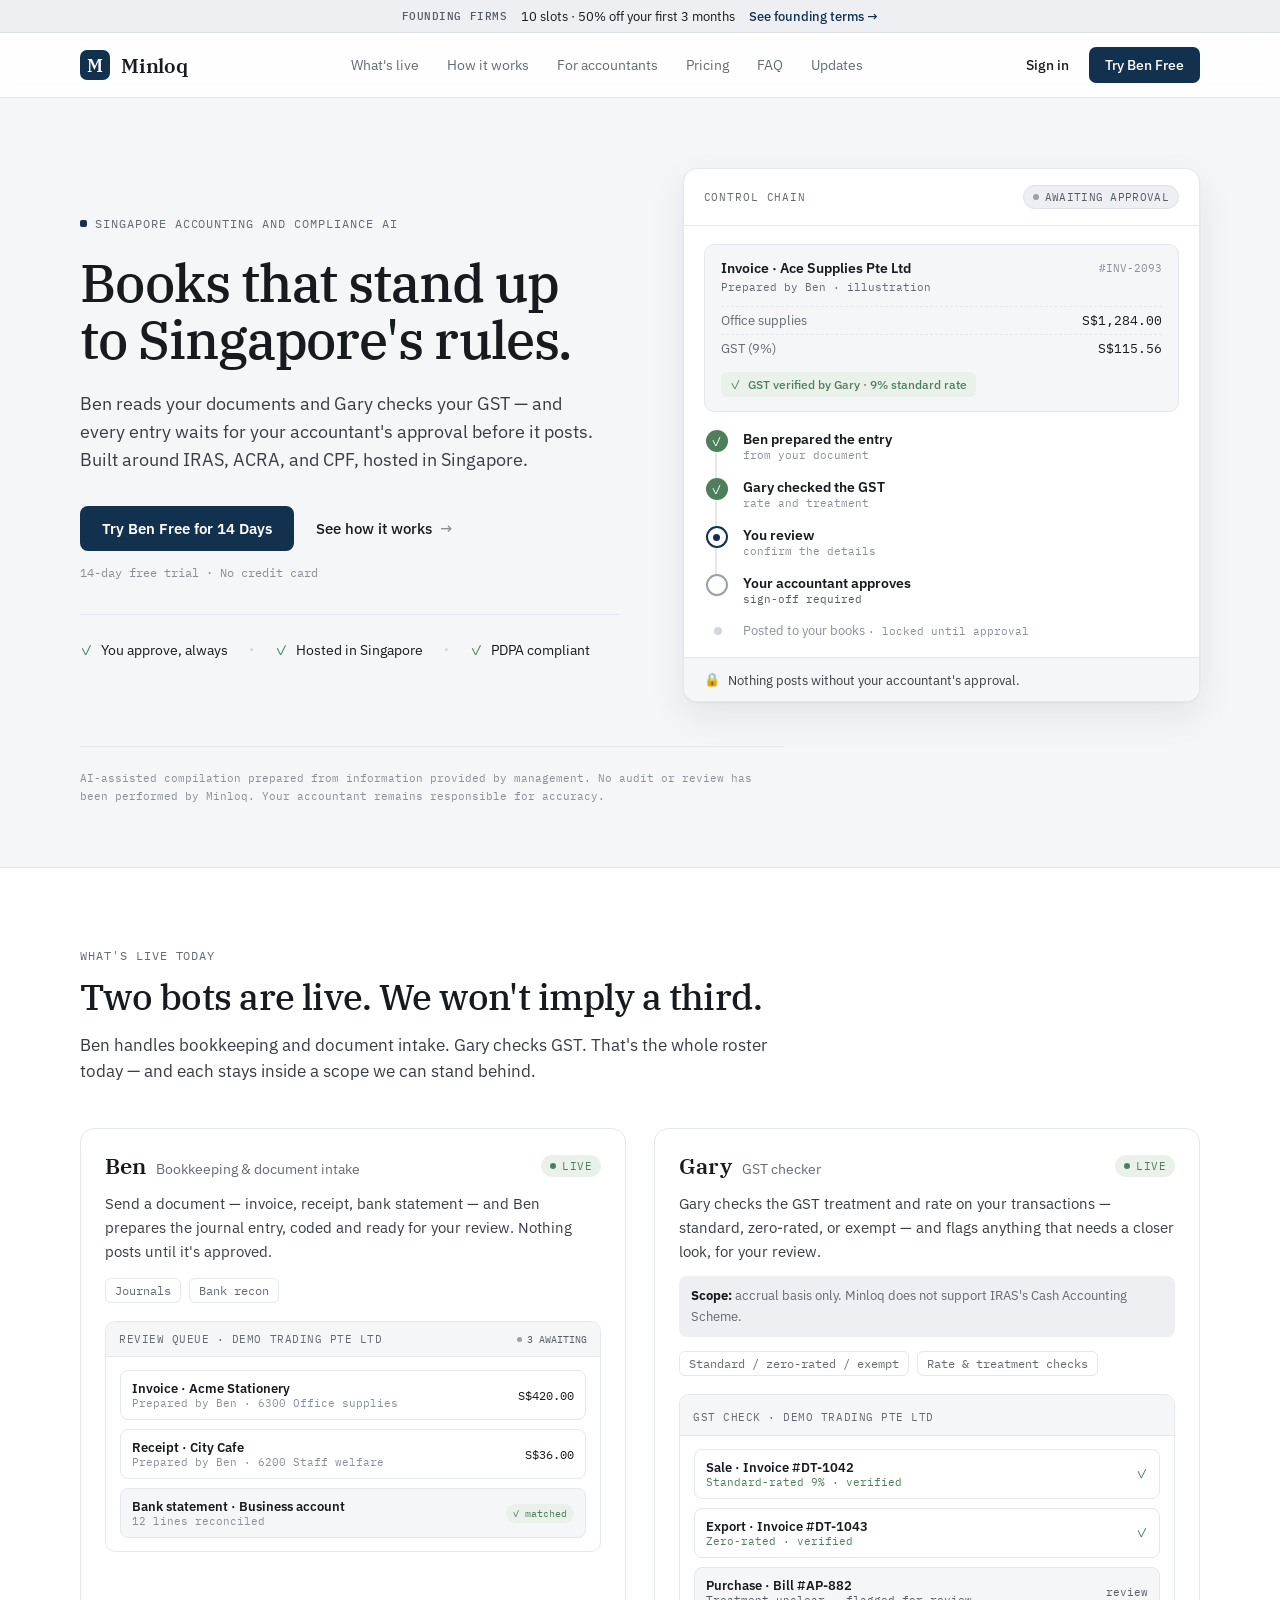
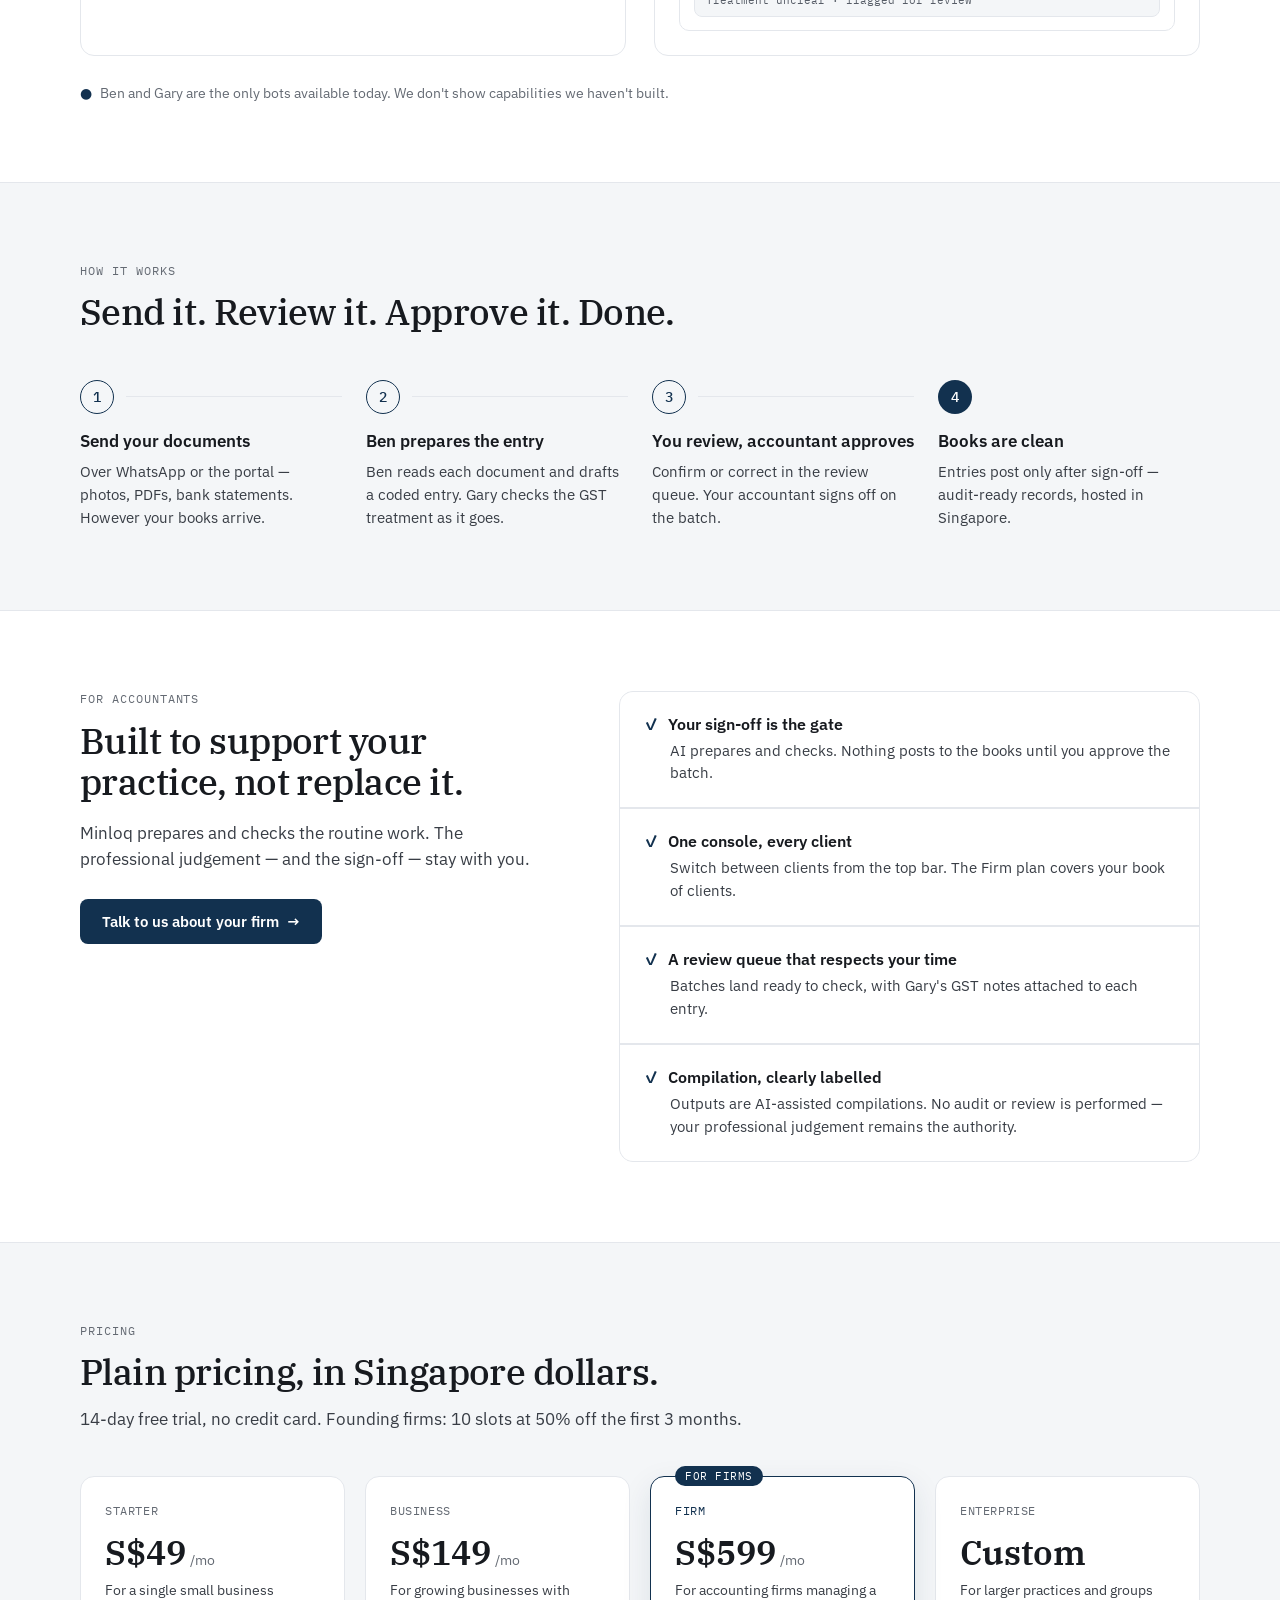
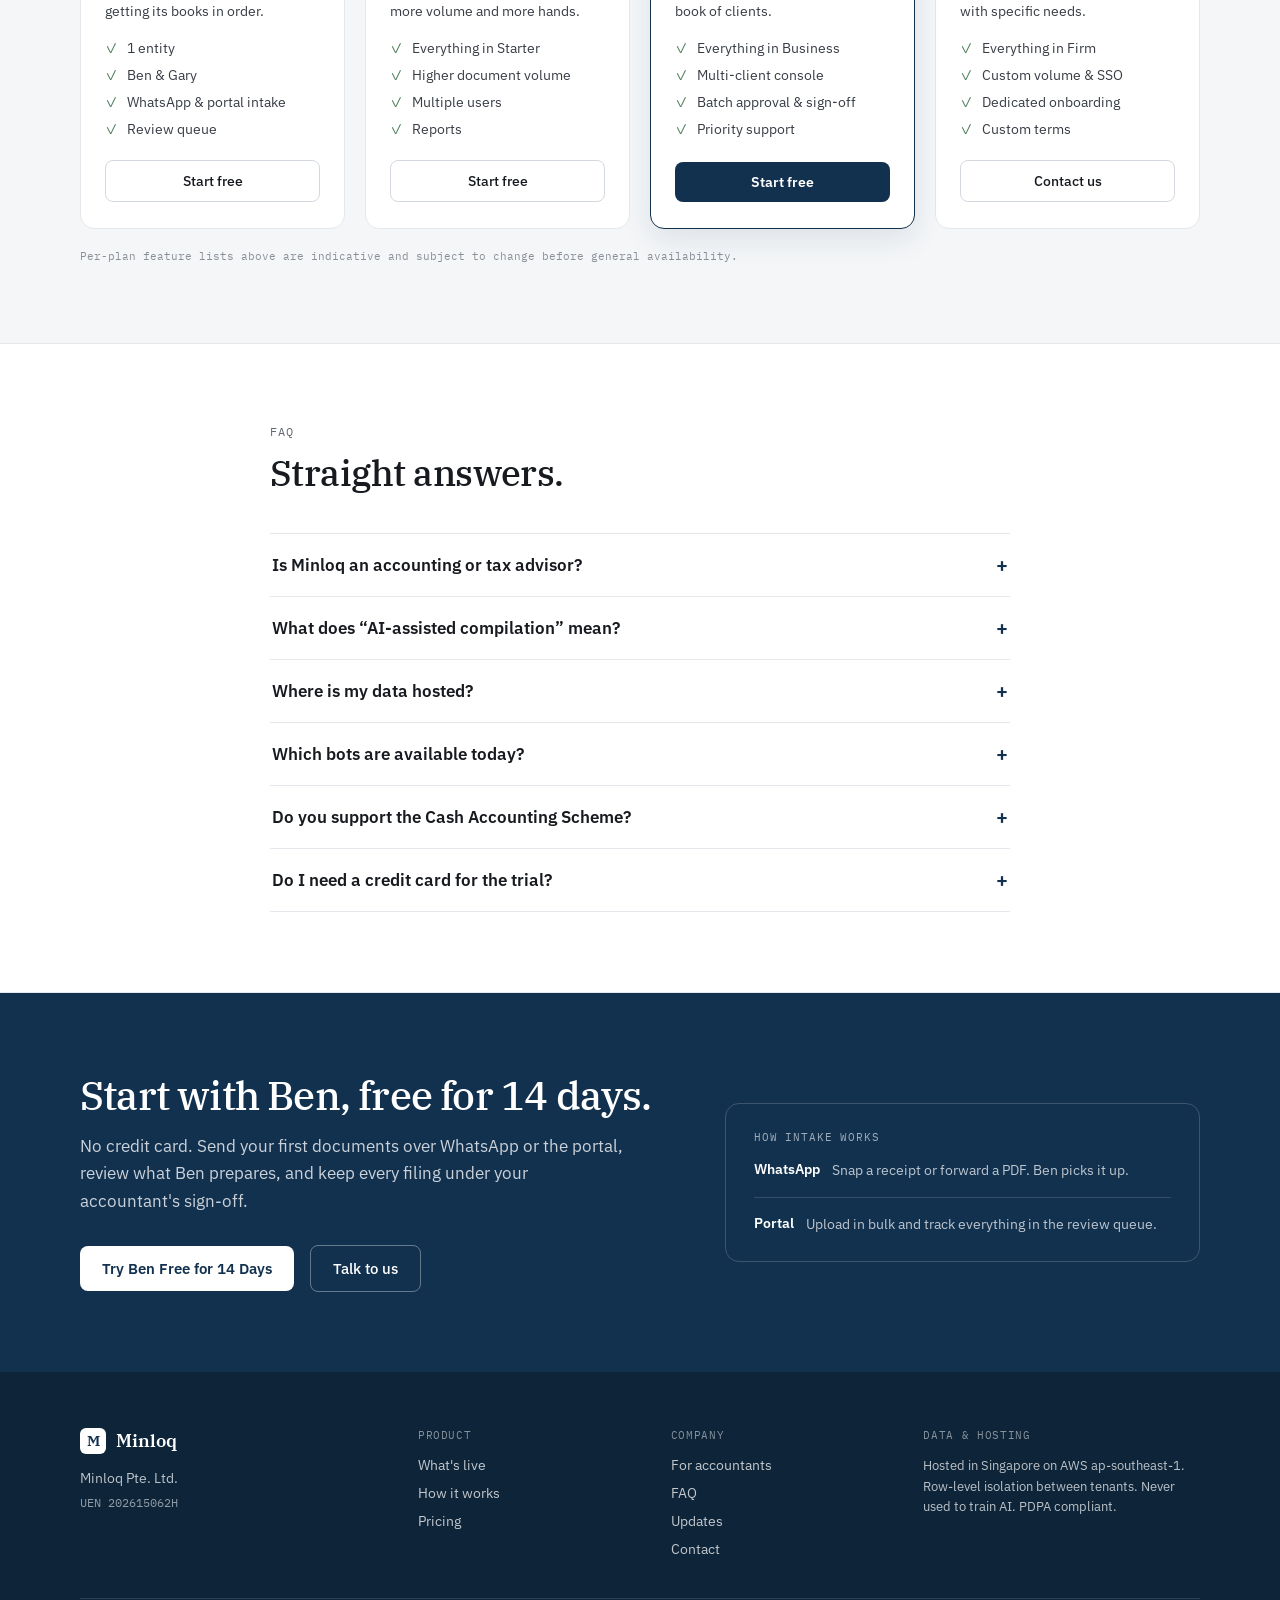
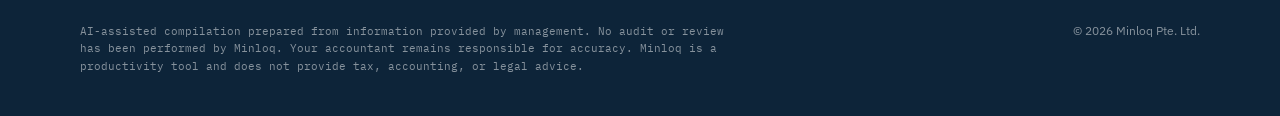
==== commit 4513fe31: "copy(demo): homepage Ben card 'Bank statement · DBS' -> '· Business account' (CR-038, ML dispatch) -" ====
--- a/index.html
+++ b/index.html
@@ -162,7 +162,7 @@
                 <span style="font-family:'IBM Plex Mono',monospace; font-size:12px; color:var(--ink);">S$36.00</span>
               </div>
               <div style="display:flex; align-items:center; justify-content:space-between; border:1px solid var(--line); border-radius:8px; padding:9px 11px; background:var(--paper);">
-                <div><div style="font-size:12.5px; font-weight:600;">Bank statement &middot; DBS</div><div style="font-family:'IBM Plex Mono',monospace; font-size:10.5px; color:var(--faint);">12 lines reconciled</div></div>
+                <div><div style="font-size:12.5px; font-weight:600;">Bank statement &middot; Business account</div><div style="font-family:'IBM Plex Mono',monospace; font-size:10.5px; color:var(--faint);">12 lines reconciled</div></div>
                 <span style="display:inline-flex; align-items:center; gap:5px; background:var(--green-tint); color:var(--green); font-family:'IBM Plex Mono',monospace; font-size:10px; padding:3px 7px; border-radius:14px;">&#10003; matched</span>
               </div>
             </div>
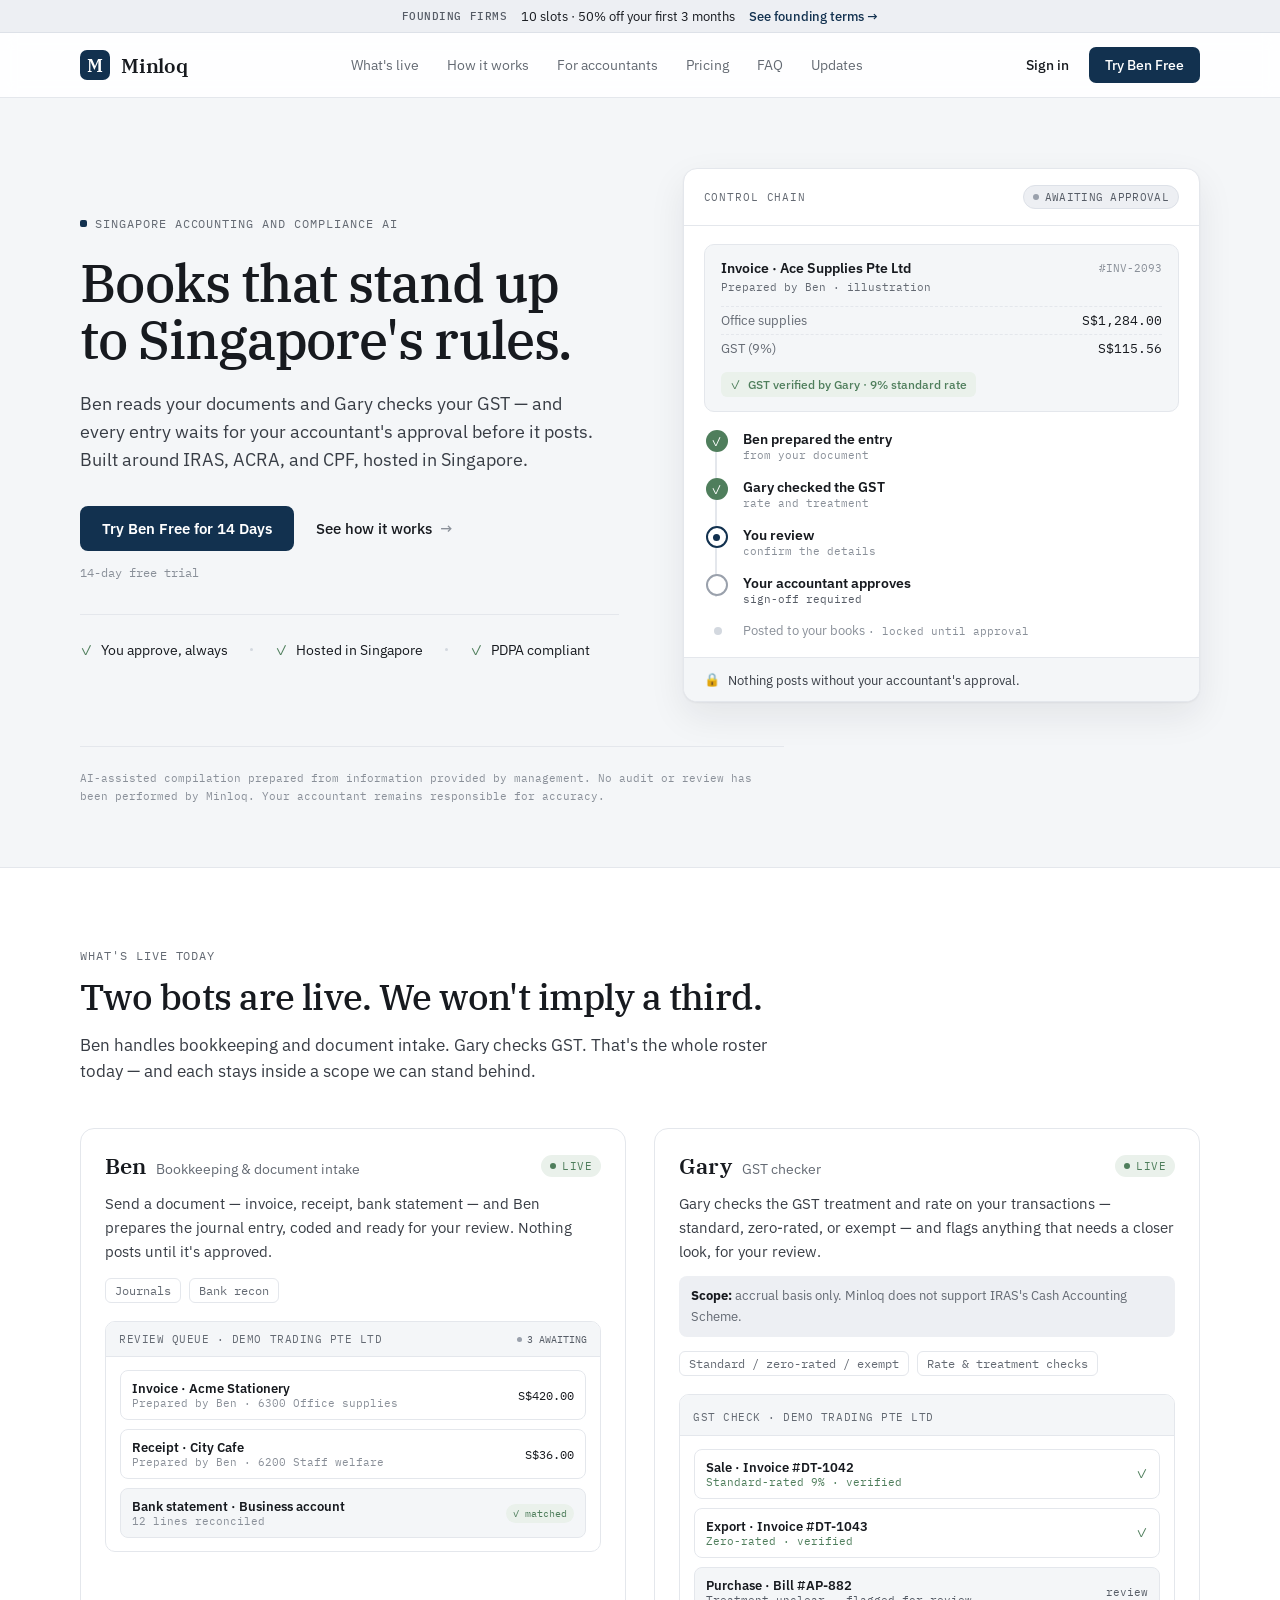
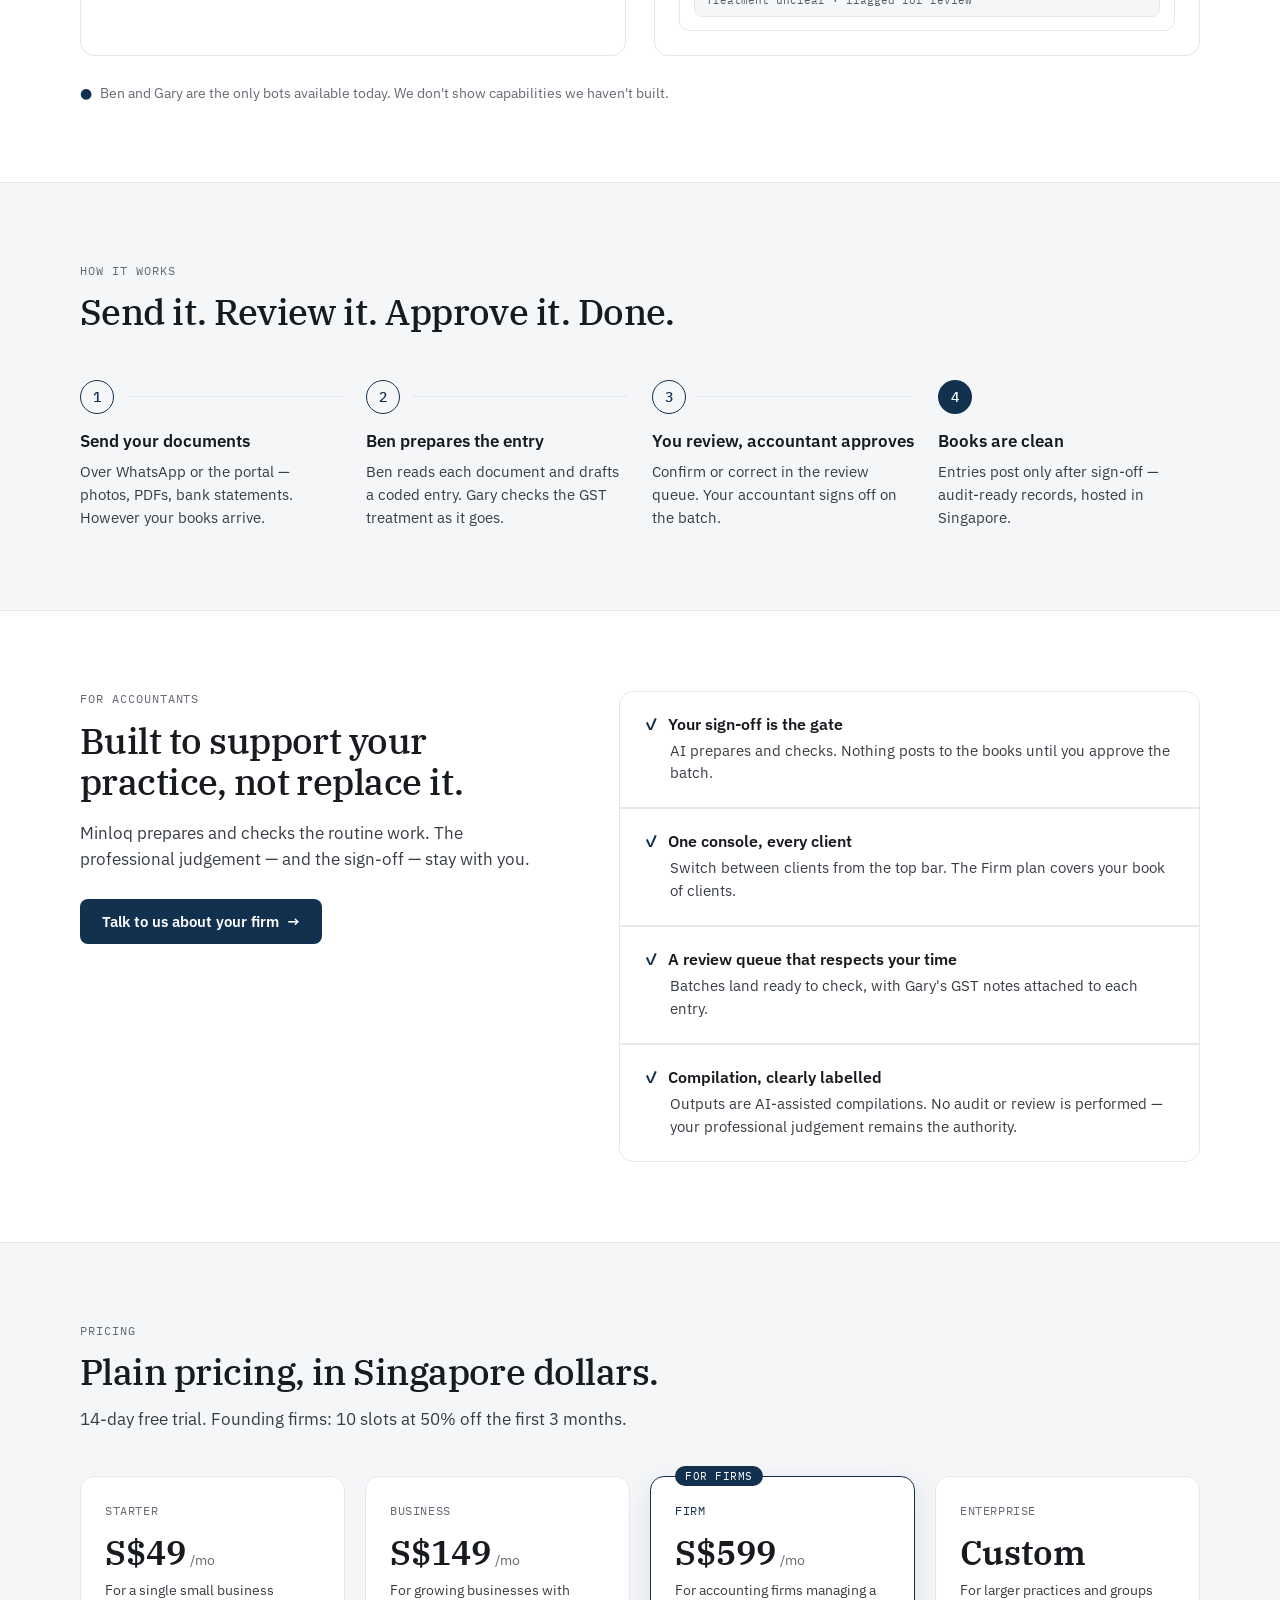
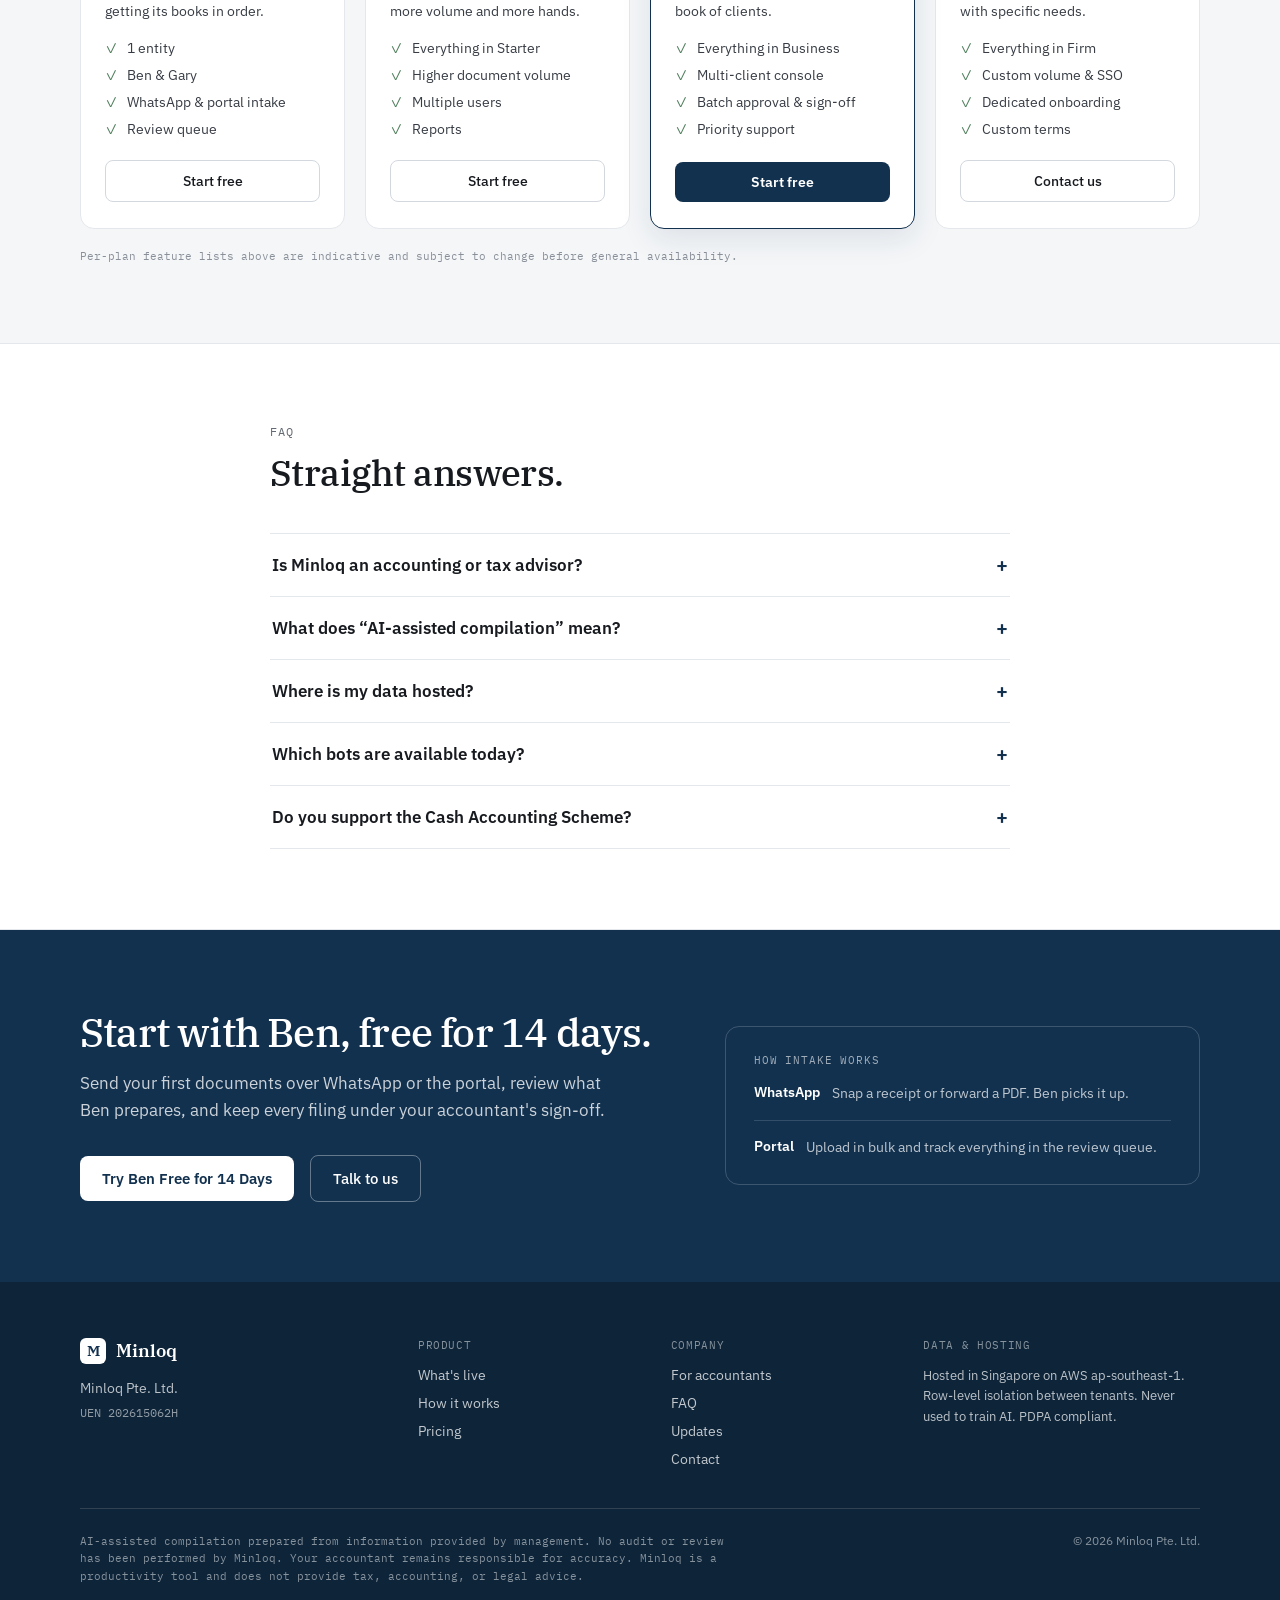
==== commit 264f0e3c: "fix(cf336): remove the No-credit-card claim from all four index.html sites (ML ruling 27 Aug: checko" ====
--- a/index.html
+++ b/index.html
@@ -39,7 +39,7 @@
         <a href="/updates" class="mq-navlink" style="color:var(--muted); font-size:14px;">Updates</a>
       </nav>
       <div class="mq-nav-actions" style="display:flex; align-items:center; gap:20px;">
-        <a href="https://maximax-platform.vercel.app/portal.html" class="mq-signin" style="color:var(--ink); font-size:14px; font-weight:500;">Sign in</a>
+        <a href="https://app.minloq.sg" class="mq-signin" style="color:var(--ink); font-size:14px; font-weight:500;">Sign in</a>
         <a href="#" class="mq-btn-primary" onclick="event.preventDefault();startCheckout('starter', this)" style="background:var(--brand); color:#fff; font-size:14px; font-weight:500; padding:9px 16px; border-radius:7px;">Try Ben Free</a>
       </div>
     </div>
@@ -60,7 +60,7 @@
             <a href="#" class="mq-btn-primary" onclick="event.preventDefault();startCheckout('starter', this)" style="background:var(--brand); color:#fff; font-size:15px; font-weight:600; padding:13px 22px; border-radius:8px; display:inline-flex; align-items:center; gap:8px;">Try Ben Free for 14 Days</a>
             <a href="#how" class="mq-link" style="color:var(--ink); font-size:15px; font-weight:500; padding:13px 6px; display:inline-flex; align-items:center; gap:8px;">See how it works <span style="color:var(--faint);">&rarr;</span></a>
           </div>
-          <div style="font-family:'IBM Plex Mono',monospace; font-size:12px; color:var(--faint); margin-bottom:34px;">14-day free trial &middot; No credit card</div>
+          <div style="font-family:'IBM Plex Mono',monospace; font-size:12px; color:var(--faint); margin-bottom:34px;">14-day free trial</div>
           <div style="display:flex; align-items:center; gap:22px; flex-wrap:wrap; padding-top:26px; border-top:1px solid var(--line);">
             <div style="display:inline-flex; align-items:center; gap:8px;"><span style="color:var(--green); font-size:14px;">&#10003;</span><span style="font-size:13.5px; color:var(--ink);">You approve, always</span></div>
             <span style="width:3px; height:3px; border-radius:50%; background:var(--line-2);"></span>
@@ -283,7 +283,7 @@
       <div style="max-width:44em; margin-bottom:44px;">
         <div style="font-family:'IBM Plex Mono',monospace; font-size:12px; letter-spacing:0.08em; text-transform:uppercase; color:var(--muted); margin-bottom:14px;">Pricing</div>
         <h2 style="font-family:'IBM Plex Serif',serif; font-weight:500; font-size:36px; line-height:1.12; letter-spacing:-0.015em; margin:0 0 14px; text-wrap:balance;">Plain pricing, in Singapore dollars.</h2>
-        <p style="font-size:16.5px; line-height:1.6; color:var(--ink-soft); margin:0;">14-day free trial, no credit card. Founding firms: 10 slots at 50% off the first 3 months.</p>
+        <p style="font-size:16.5px; line-height:1.6; color:var(--ink-soft); margin:0;">14-day free trial. Founding firms: 10 slots at 50% off the first 3 months.</p>
       </div>
 
       <div class="mq-cols" style="display:grid; grid-template-columns:repeat(4, 1fr); gap:20px; align-items:stretch;">
@@ -361,7 +361,6 @@
         <details class="mq-faq"><summary style="display:flex; align-items:center; justify-content:space-between; gap:16px; padding:20px 2px; font-size:16.5px; font-weight:600; border-bottom:1px solid var(--line);">Where is my data hosted?<span class="mq-chev" style="color:var(--brand); font-size:20px; line-height:1;">+</span></summary><div style="padding:2px 2px 22px; font-size:15px; line-height:1.62; color:var(--ink-soft); border-bottom:1px solid var(--line);">In Singapore, on AWS ap-southeast-1, with row-level isolation between tenants. Your data is never used to train AI models, and handling is PDPA compliant.</div></details>
         <details class="mq-faq"><summary style="display:flex; align-items:center; justify-content:space-between; gap:16px; padding:20px 2px; font-size:16.5px; font-weight:600; border-bottom:1px solid var(--line);">Which bots are available today?<span class="mq-chev" style="color:var(--brand); font-size:20px; line-height:1;">+</span></summary><div style="padding:2px 2px 22px; font-size:15px; line-height:1.62; color:var(--ink-soft); border-bottom:1px solid var(--line);">Two: Ben for bookkeeping and document intake, and Gary for GST checking. Those are the only bots live right now.</div></details>
         <details class="mq-faq"><summary style="display:flex; align-items:center; justify-content:space-between; gap:16px; padding:20px 2px; font-size:16.5px; font-weight:600; border-bottom:1px solid var(--line);">Do you support the Cash Accounting Scheme?<span class="mq-chev" style="color:var(--brand); font-size:20px; line-height:1;">+</span></summary><div style="padding:2px 2px 22px; font-size:15px; line-height:1.62; color:var(--ink-soft); border-bottom:1px solid var(--line);">No. Gary works on the accrual basis &mdash; supplies are counted in the period of the invoice date. Minloq does not support IRAS's Cash Accounting Scheme.</div></details>
-        <details class="mq-faq"><summary style="display:flex; align-items:center; justify-content:space-between; gap:16px; padding:20px 2px; font-size:16.5px; font-weight:600; border-bottom:1px solid var(--line);">Do I need a credit card for the trial?<span class="mq-chev" style="color:var(--brand); font-size:20px; line-height:1;">+</span></summary><div style="padding:2px 2px 22px; font-size:15px; line-height:1.62; color:var(--ink-soft); border-bottom:1px solid var(--line);">No. The trial runs 14 days with no credit card required.</div></details>
       </div>
     </div>
   </section>
@@ -372,7 +371,7 @@
       <div class="mq-cols mq-get" style="display:grid; grid-template-columns:1.1fr 0.9fr; gap:64px; align-items:center;">
         <div>
           <h2 style="font-family:'IBM Plex Serif',serif; font-weight:500; font-size:40px; line-height:1.1; letter-spacing:-0.02em; margin:0 0 16px; color:#fff; text-wrap:balance;">Start with Ben, free for 14 days.</h2>
-          <p style="font-size:17px; line-height:1.6; color:rgba(255,255,255,.78); margin:0 0 30px; max-width:32em;">No credit card. Send your first documents over WhatsApp or the portal, review what Ben prepares, and keep every filing under your accountant's sign-off.</p>
+          <p style="font-size:17px; line-height:1.6; color:rgba(255,255,255,.78); margin:0 0 30px; max-width:32em;">Send your first documents over WhatsApp or the portal, review what Ben prepares, and keep every filing under your accountant's sign-off.</p>
           <div style="display:flex; align-items:center; gap:16px; flex-wrap:wrap;">
             <a href="#" class="mq-btn-white" onclick="event.preventDefault();startCheckout('starter', this)" style="background:#fff; color:var(--brand); font-size:15px; font-weight:600; padding:13px 22px; border-radius:8px;">Try Ben Free for 14 Days</a>
             <a href="mailto:hello@minloq.sg?subject=Minloq" class="mq-btn-ghost" style="border:1px solid rgba(255,255,255,.35); color:#fff; font-size:15px; font-weight:500; padding:13px 22px; border-radius:8px;">Talk to us</a>
@@ -432,10 +431,10 @@
   </footer>
 
 <script>
-// Checkout runs against the platform repo (maximax-platform.vercel.app). If
+// Checkout runs against the platform at app.minloq.sg. If
 // minloq.sg is later unified into one Vercel project, flip this to a same-origin
 // '/api/stripe-checkout'. (Carried verbatim from the previous landing.)
-var MINLOQ_CHECKOUT_URL = 'https://maximax-platform.vercel.app/api/stripe-checkout';
+var MINLOQ_CHECKOUT_URL = 'https://app.minloq.sg/api/stripe-checkout';
 
 async function startCheckout(plan, btn) {
   var origLabel = btn ? btn.textContent : '';
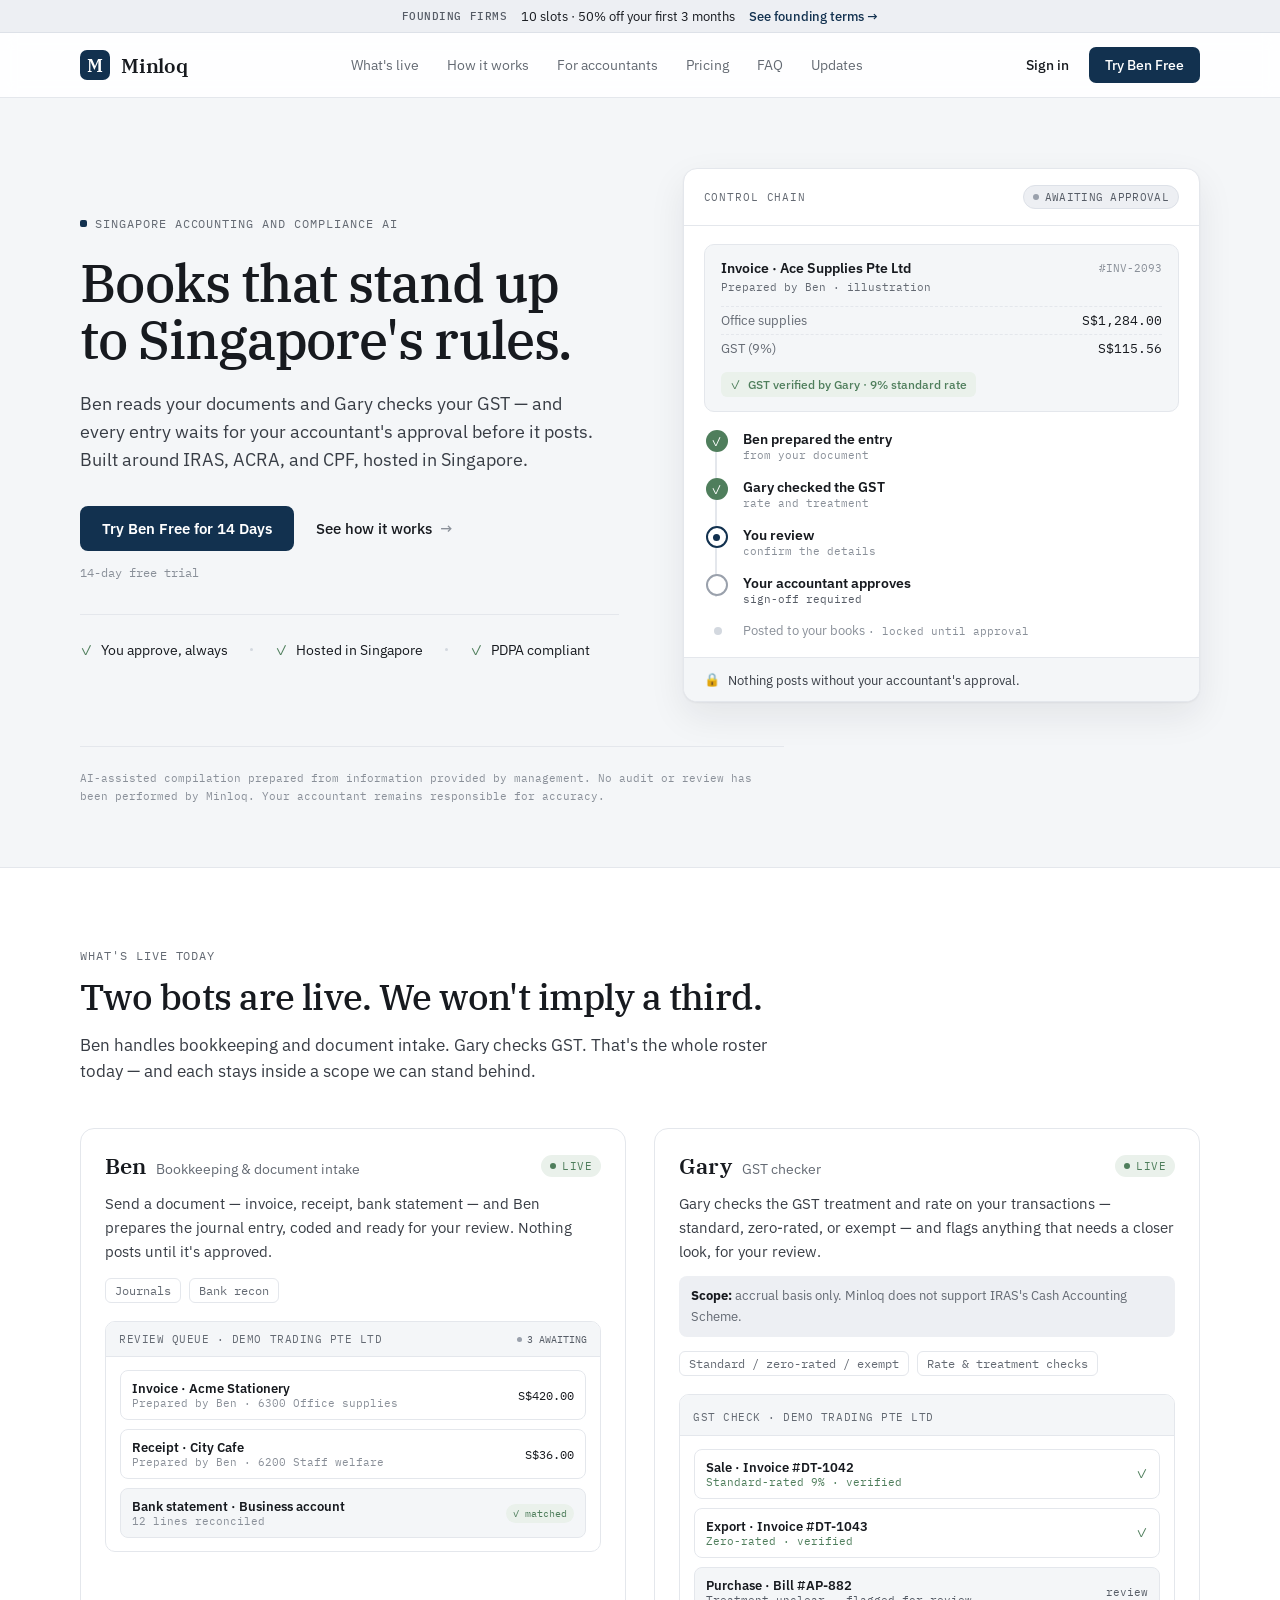
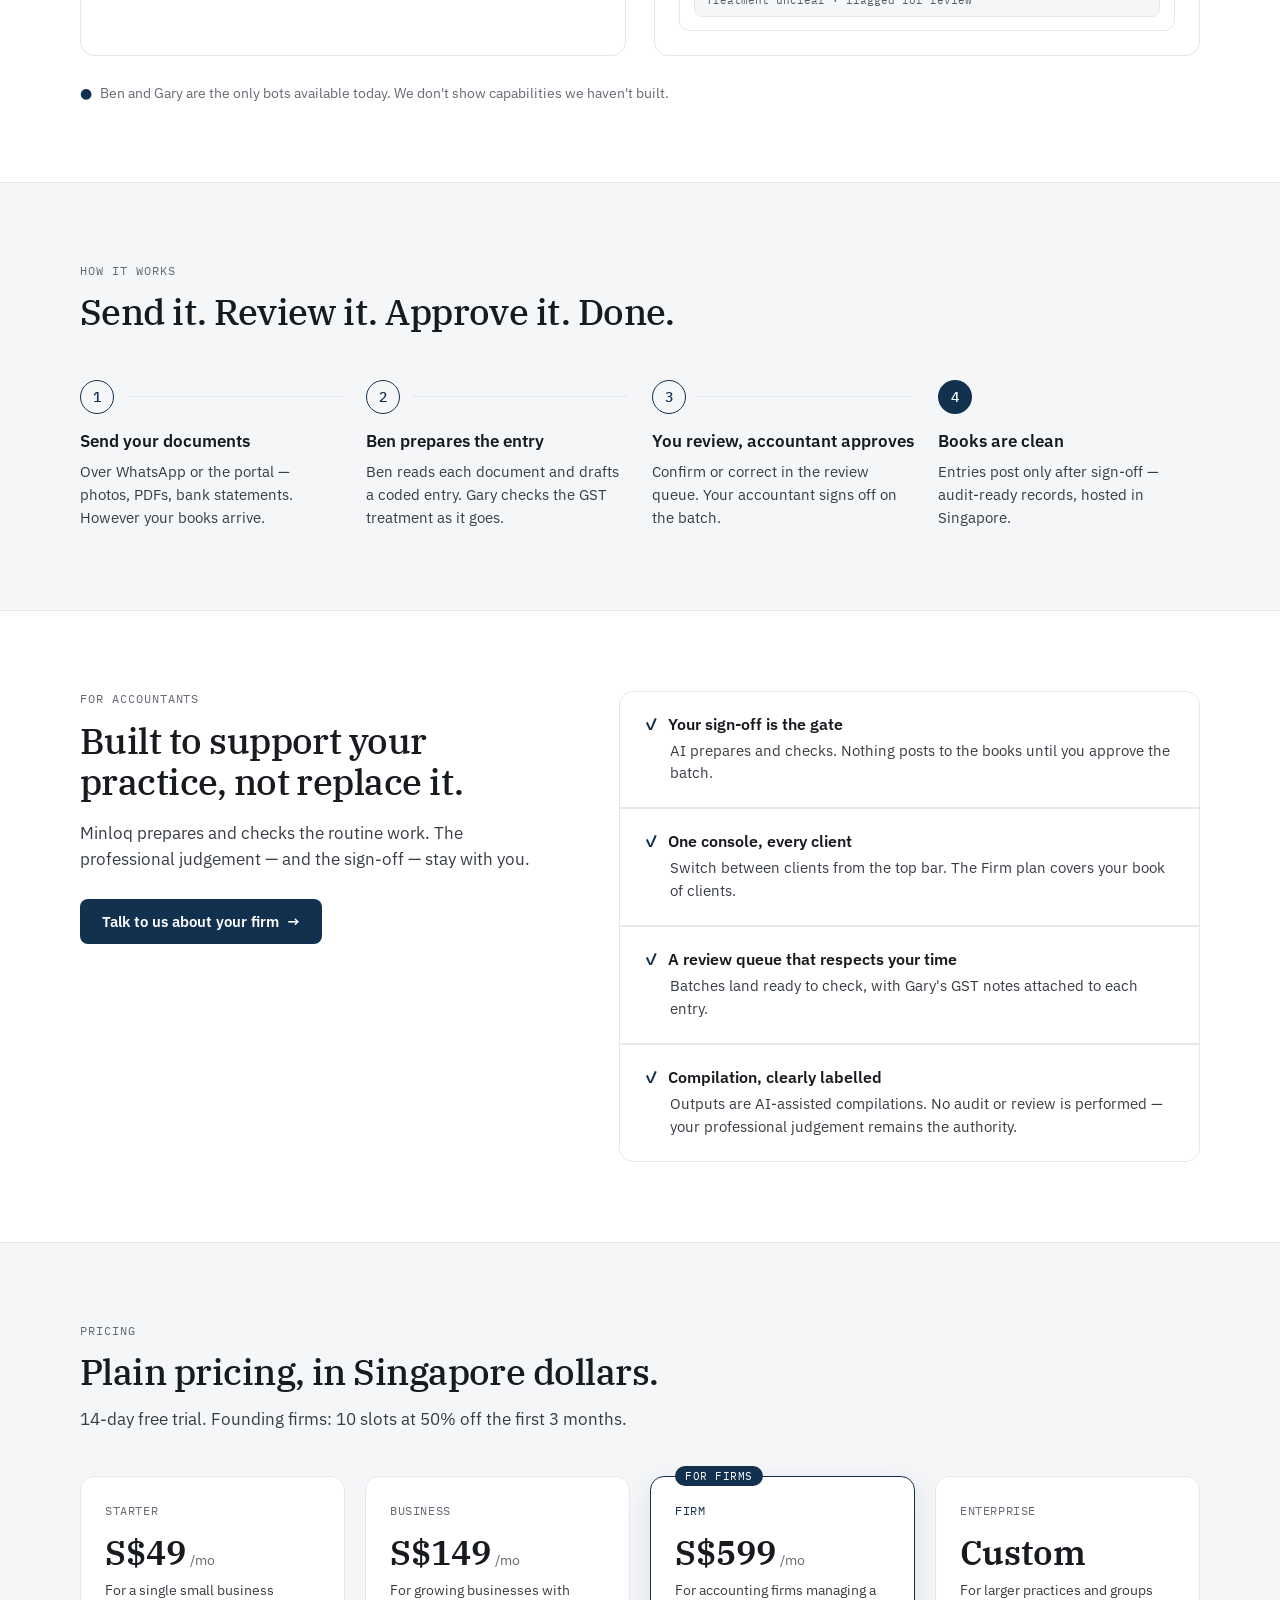
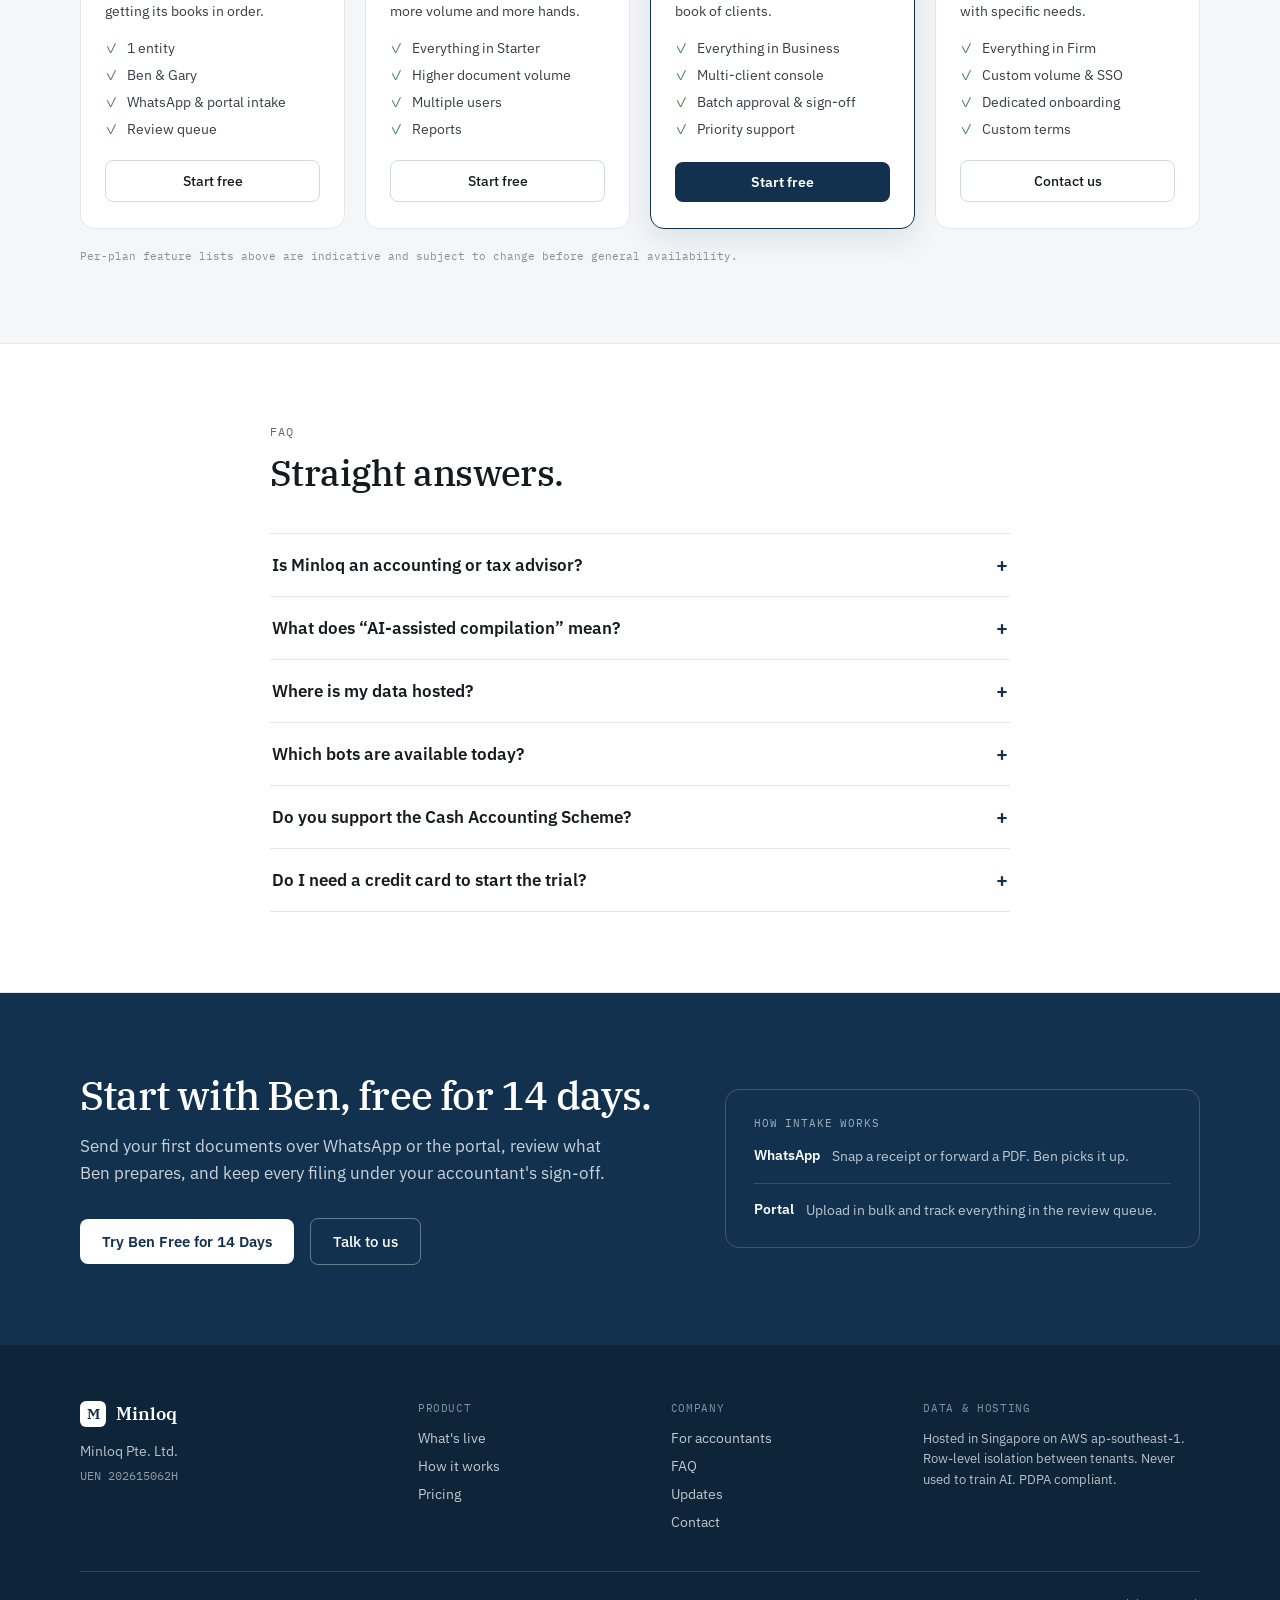
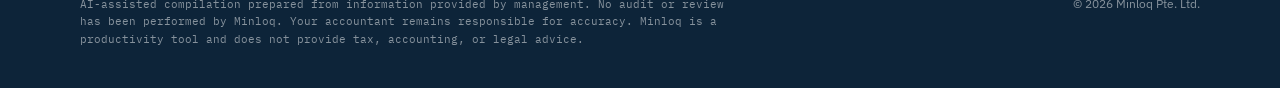
==== commit ddaa6ad9: "fix(cf336-amend): restore the card FAQ with ML's truthful copy (CR-295 word 1) - 'Do I need a credit" ====
--- a/index.html
+++ b/index.html
@@ -361,6 +361,7 @@
         <details class="mq-faq"><summary style="display:flex; align-items:center; justify-content:space-between; gap:16px; padding:20px 2px; font-size:16.5px; font-weight:600; border-bottom:1px solid var(--line);">Where is my data hosted?<span class="mq-chev" style="color:var(--brand); font-size:20px; line-height:1;">+</span></summary><div style="padding:2px 2px 22px; font-size:15px; line-height:1.62; color:var(--ink-soft); border-bottom:1px solid var(--line);">In Singapore, on AWS ap-southeast-1, with row-level isolation between tenants. Your data is never used to train AI models, and handling is PDPA compliant.</div></details>
         <details class="mq-faq"><summary style="display:flex; align-items:center; justify-content:space-between; gap:16px; padding:20px 2px; font-size:16.5px; font-weight:600; border-bottom:1px solid var(--line);">Which bots are available today?<span class="mq-chev" style="color:var(--brand); font-size:20px; line-height:1;">+</span></summary><div style="padding:2px 2px 22px; font-size:15px; line-height:1.62; color:var(--ink-soft); border-bottom:1px solid var(--line);">Two: Ben for bookkeeping and document intake, and Gary for GST checking. Those are the only bots live right now.</div></details>
         <details class="mq-faq"><summary style="display:flex; align-items:center; justify-content:space-between; gap:16px; padding:20px 2px; font-size:16.5px; font-weight:600; border-bottom:1px solid var(--line);">Do you support the Cash Accounting Scheme?<span class="mq-chev" style="color:var(--brand); font-size:20px; line-height:1;">+</span></summary><div style="padding:2px 2px 22px; font-size:15px; line-height:1.62; color:var(--ink-soft); border-bottom:1px solid var(--line);">No. Gary works on the accrual basis &mdash; supplies are counted in the period of the invoice date. Minloq does not support IRAS's Cash Accounting Scheme.</div></details>
+        <details class="mq-faq"><summary style="display:flex; align-items:center; justify-content:space-between; gap:16px; padding:20px 2px; font-size:16.5px; font-weight:600; border-bottom:1px solid var(--line);">Do I need a credit card to start the trial?<span class="mq-chev" style="color:var(--brand); font-size:20px; line-height:1;">+</span></summary><div style="padding:2px 2px 22px; font-size:15px; line-height:1.62; color:var(--ink-soft); border-bottom:1px solid var(--line);">Yes. You won't be charged until the 14 days end, and you can cancel any time before that.</div></details>
       </div>
     </div>
   </section>
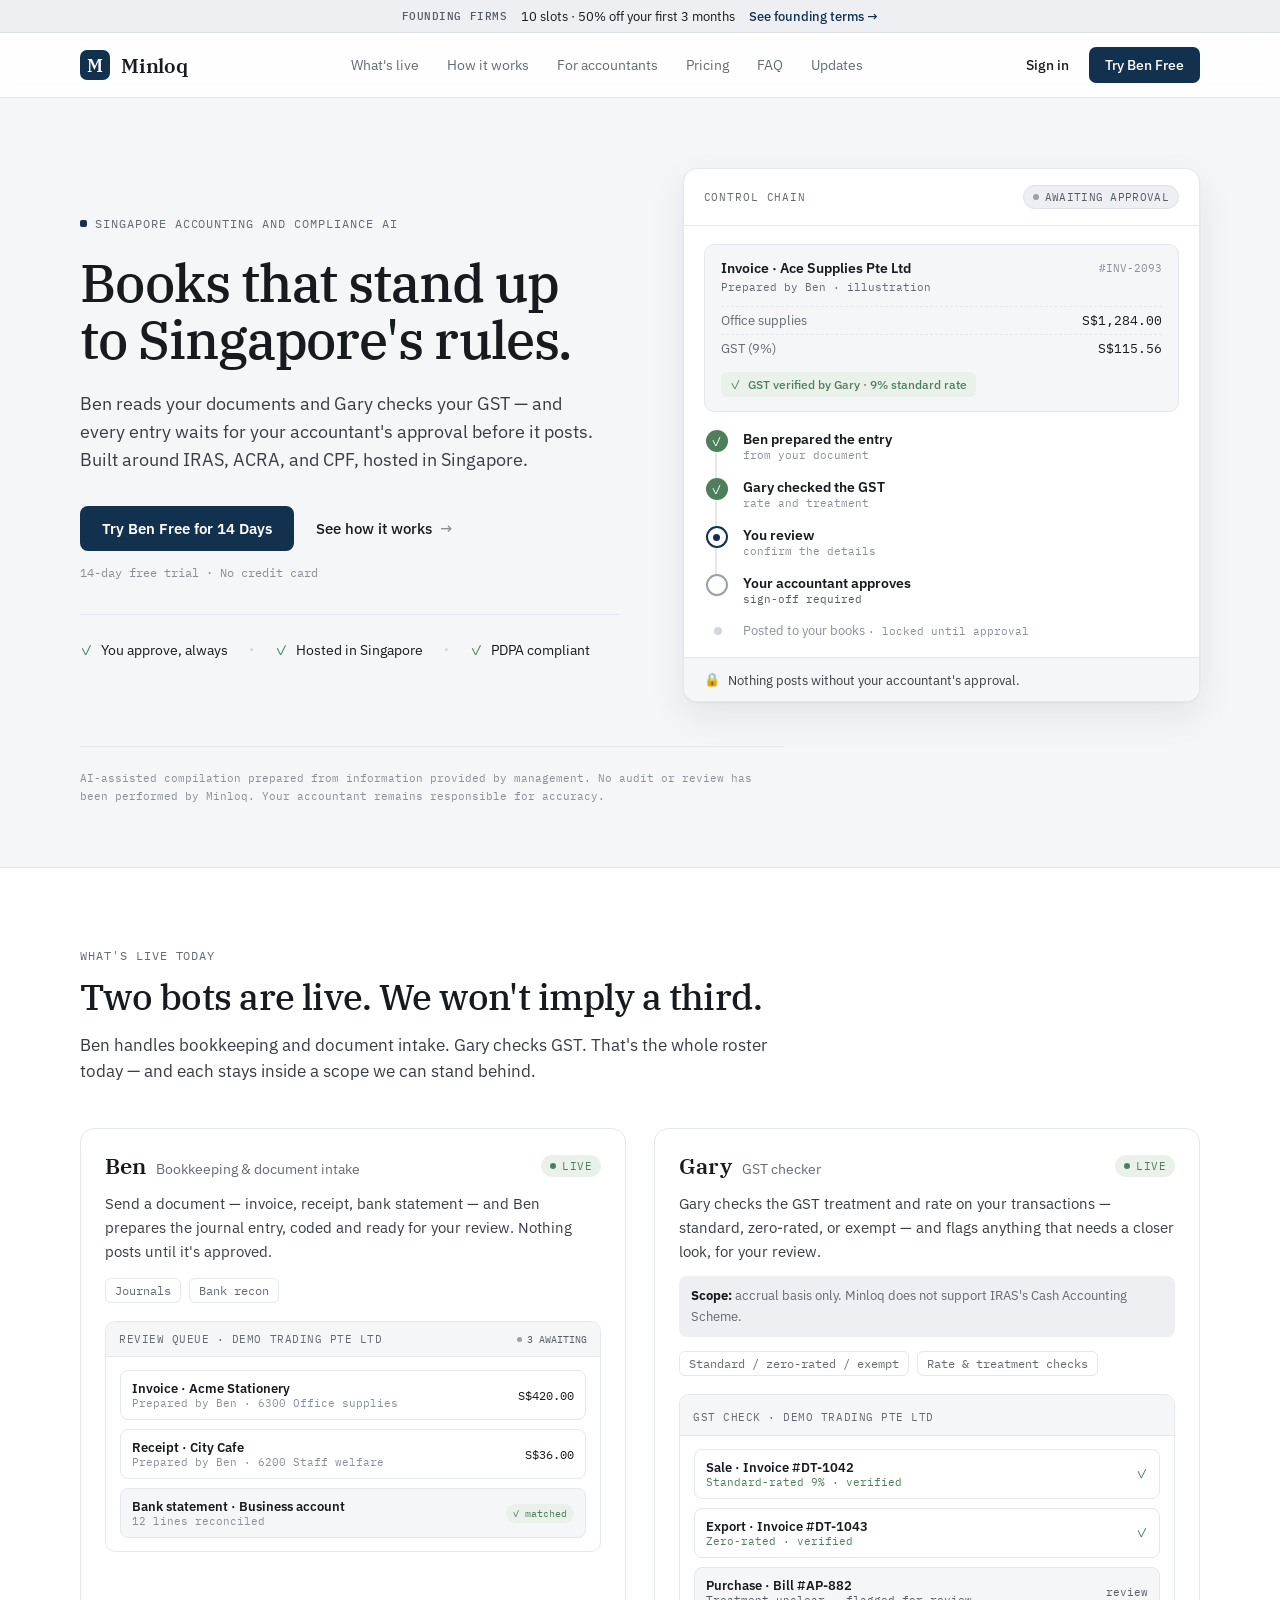
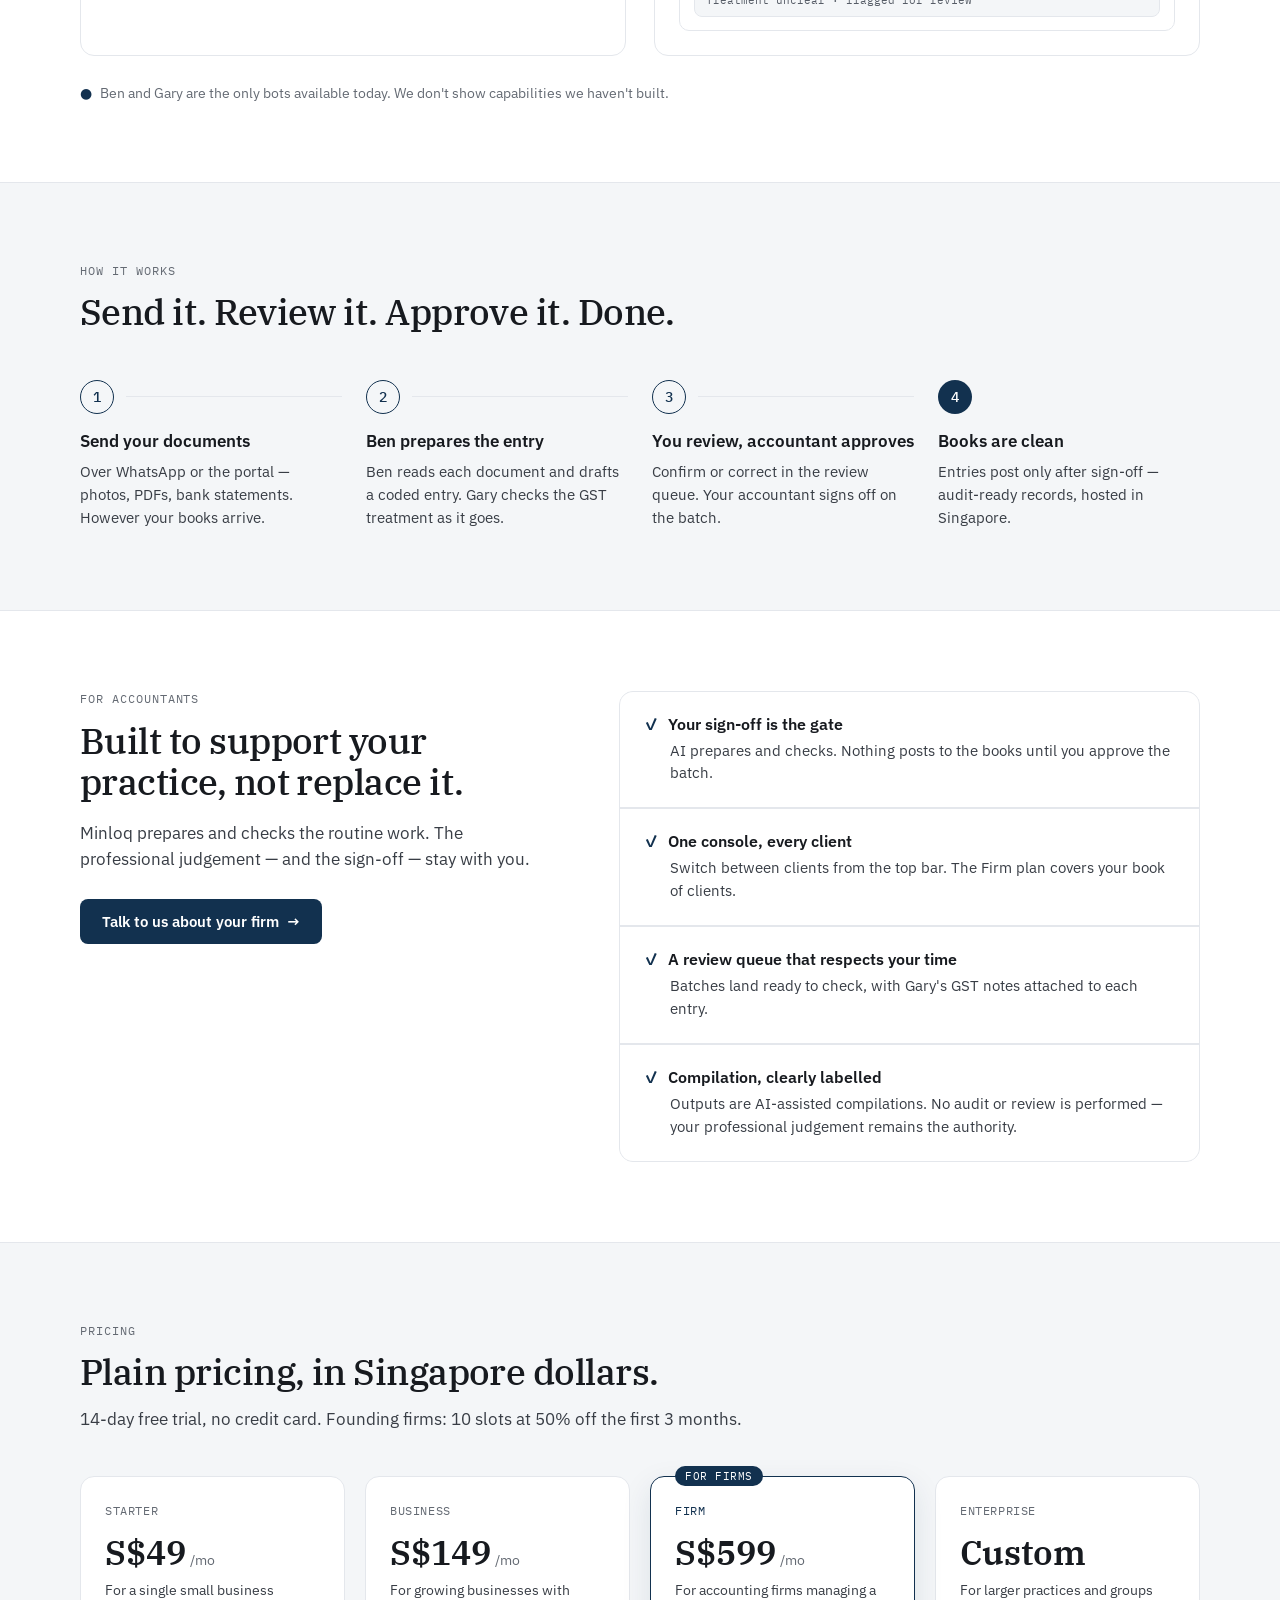
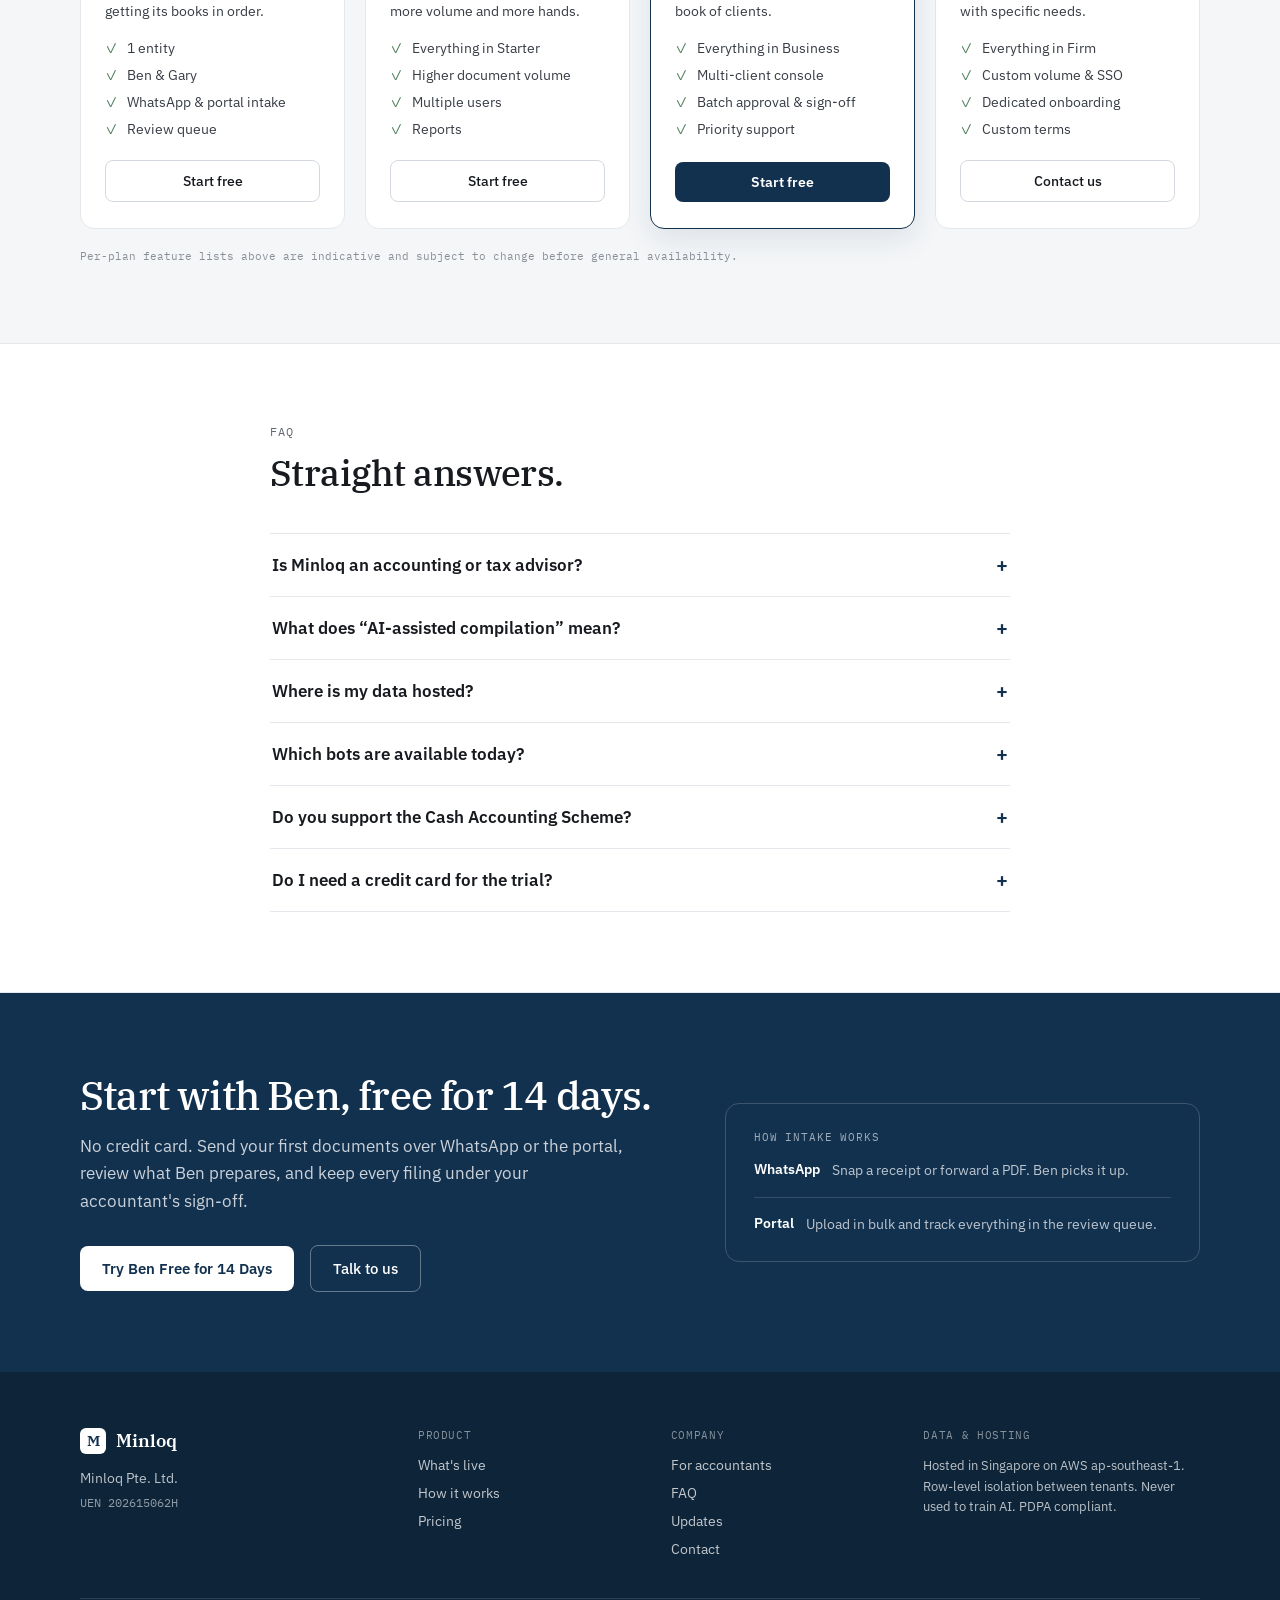
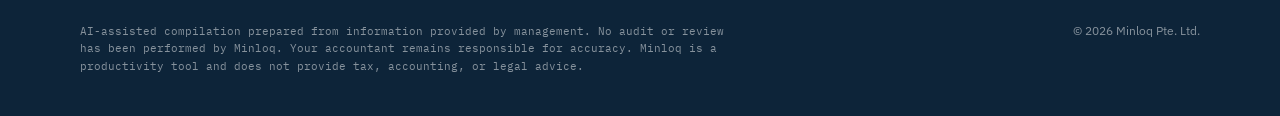
==== commit 65687d60: "fix(cf335-s1): hero/header/footer CTAs point at #pricing instead of a hardcoded starter checkout (CR" ====
--- a/index.html
+++ b/index.html
@@ -40,7 +40,7 @@
       </nav>
       <div class="mq-nav-actions" style="display:flex; align-items:center; gap:20px;">
         <a href="https://app.minloq.sg" class="mq-signin" style="color:var(--ink); font-size:14px; font-weight:500;">Sign in</a>
-        <a href="#" class="mq-btn-primary" onclick="event.preventDefault();startCheckout('starter', this)" style="background:var(--brand); color:#fff; font-size:14px; font-weight:500; padding:9px 16px; border-radius:7px;">Try Ben Free</a>
+        <a href="#pricing" class="mq-btn-primary" style="background:var(--brand); color:#fff; font-size:14px; font-weight:500; padding:9px 16px; border-radius:7px;">Try Ben Free</a>
       </div>
     </div>
   </header>
@@ -57,10 +57,10 @@
           <h1 class="mq-hero-h1" style="font-family:'IBM Plex Serif',serif; font-weight:500; font-size:53px; line-height:1.06; letter-spacing:-0.02em; margin:0 0 22px; color:var(--ink); text-wrap:balance;">Books that stand up to Singapore's rules.</h1>
           <p style="font-size:17.5px; line-height:1.6; color:var(--ink-soft); margin:0 0 32px; max-width:30em; text-wrap:pretty;">Ben reads your documents and Gary checks your GST &mdash; and every entry waits for your accountant's approval before it posts. Built around IRAS, ACRA, and CPF, hosted in Singapore.</p>
           <div style="display:flex; align-items:center; gap:16px; flex-wrap:wrap; margin-bottom:14px;">
-            <a href="#" class="mq-btn-primary" onclick="event.preventDefault();startCheckout('starter', this)" style="background:var(--brand); color:#fff; font-size:15px; font-weight:600; padding:13px 22px; border-radius:8px; display:inline-flex; align-items:center; gap:8px;">Try Ben Free for 14 Days</a>
+            <a href="#pricing" class="mq-btn-primary" style="background:var(--brand); color:#fff; font-size:15px; font-weight:600; padding:13px 22px; border-radius:8px; display:inline-flex; align-items:center; gap:8px;">Try Ben Free for 14 Days</a>
             <a href="#how" class="mq-link" style="color:var(--ink); font-size:15px; font-weight:500; padding:13px 6px; display:inline-flex; align-items:center; gap:8px;">See how it works <span style="color:var(--faint);">&rarr;</span></a>
           </div>
-          <div style="font-family:'IBM Plex Mono',monospace; font-size:12px; color:var(--faint); margin-bottom:34px;">14-day free trial</div>
+          <div style="font-family:'IBM Plex Mono',monospace; font-size:12px; color:var(--faint); margin-bottom:34px;">14-day free trial &middot; No credit card</div>
           <div style="display:flex; align-items:center; gap:22px; flex-wrap:wrap; padding-top:26px; border-top:1px solid var(--line);">
             <div style="display:inline-flex; align-items:center; gap:8px;"><span style="color:var(--green); font-size:14px;">&#10003;</span><span style="font-size:13.5px; color:var(--ink);">You approve, always</span></div>
             <span style="width:3px; height:3px; border-radius:50%; background:var(--line-2);"></span>
@@ -283,7 +283,7 @@
       <div style="max-width:44em; margin-bottom:44px;">
         <div style="font-family:'IBM Plex Mono',monospace; font-size:12px; letter-spacing:0.08em; text-transform:uppercase; color:var(--muted); margin-bottom:14px;">Pricing</div>
         <h2 style="font-family:'IBM Plex Serif',serif; font-weight:500; font-size:36px; line-height:1.12; letter-spacing:-0.015em; margin:0 0 14px; text-wrap:balance;">Plain pricing, in Singapore dollars.</h2>
-        <p style="font-size:16.5px; line-height:1.6; color:var(--ink-soft); margin:0;">14-day free trial. Founding firms: 10 slots at 50% off the first 3 months.</p>
+        <p style="font-size:16.5px; line-height:1.6; color:var(--ink-soft); margin:0;">14-day free trial, no credit card. Founding firms: 10 slots at 50% off the first 3 months.</p>
       </div>
 
       <div class="mq-cols" style="display:grid; grid-template-columns:repeat(4, 1fr); gap:20px; align-items:stretch;">
@@ -361,7 +361,7 @@
         <details class="mq-faq"><summary style="display:flex; align-items:center; justify-content:space-between; gap:16px; padding:20px 2px; font-size:16.5px; font-weight:600; border-bottom:1px solid var(--line);">Where is my data hosted?<span class="mq-chev" style="color:var(--brand); font-size:20px; line-height:1;">+</span></summary><div style="padding:2px 2px 22px; font-size:15px; line-height:1.62; color:var(--ink-soft); border-bottom:1px solid var(--line);">In Singapore, on AWS ap-southeast-1, with row-level isolation between tenants. Your data is never used to train AI models, and handling is PDPA compliant.</div></details>
         <details class="mq-faq"><summary style="display:flex; align-items:center; justify-content:space-between; gap:16px; padding:20px 2px; font-size:16.5px; font-weight:600; border-bottom:1px solid var(--line);">Which bots are available today?<span class="mq-chev" style="color:var(--brand); font-size:20px; line-height:1;">+</span></summary><div style="padding:2px 2px 22px; font-size:15px; line-height:1.62; color:var(--ink-soft); border-bottom:1px solid var(--line);">Two: Ben for bookkeeping and document intake, and Gary for GST checking. Those are the only bots live right now.</div></details>
         <details class="mq-faq"><summary style="display:flex; align-items:center; justify-content:space-between; gap:16px; padding:20px 2px; font-size:16.5px; font-weight:600; border-bottom:1px solid var(--line);">Do you support the Cash Accounting Scheme?<span class="mq-chev" style="color:var(--brand); font-size:20px; line-height:1;">+</span></summary><div style="padding:2px 2px 22px; font-size:15px; line-height:1.62; color:var(--ink-soft); border-bottom:1px solid var(--line);">No. Gary works on the accrual basis &mdash; supplies are counted in the period of the invoice date. Minloq does not support IRAS's Cash Accounting Scheme.</div></details>
-        <details class="mq-faq"><summary style="display:flex; align-items:center; justify-content:space-between; gap:16px; padding:20px 2px; font-size:16.5px; font-weight:600; border-bottom:1px solid var(--line);">Do I need a credit card to start the trial?<span class="mq-chev" style="color:var(--brand); font-size:20px; line-height:1;">+</span></summary><div style="padding:2px 2px 22px; font-size:15px; line-height:1.62; color:var(--ink-soft); border-bottom:1px solid var(--line);">Yes. You won't be charged until the 14 days end, and you can cancel any time before that.</div></details>
+        <details class="mq-faq"><summary style="display:flex; align-items:center; justify-content:space-between; gap:16px; padding:20px 2px; font-size:16.5px; font-weight:600; border-bottom:1px solid var(--line);">Do I need a credit card for the trial?<span class="mq-chev" style="color:var(--brand); font-size:20px; line-height:1;">+</span></summary><div style="padding:2px 2px 22px; font-size:15px; line-height:1.62; color:var(--ink-soft); border-bottom:1px solid var(--line);">No. The trial runs 14 days with no credit card required.</div></details>
       </div>
     </div>
   </section>
@@ -372,9 +372,9 @@
       <div class="mq-cols mq-get" style="display:grid; grid-template-columns:1.1fr 0.9fr; gap:64px; align-items:center;">
         <div>
           <h2 style="font-family:'IBM Plex Serif',serif; font-weight:500; font-size:40px; line-height:1.1; letter-spacing:-0.02em; margin:0 0 16px; color:#fff; text-wrap:balance;">Start with Ben, free for 14 days.</h2>
-          <p style="font-size:17px; line-height:1.6; color:rgba(255,255,255,.78); margin:0 0 30px; max-width:32em;">Send your first documents over WhatsApp or the portal, review what Ben prepares, and keep every filing under your accountant's sign-off.</p>
+          <p style="font-size:17px; line-height:1.6; color:rgba(255,255,255,.78); margin:0 0 30px; max-width:32em;">No credit card. Send your first documents over WhatsApp or the portal, review what Ben prepares, and keep every filing under your accountant's sign-off.</p>
           <div style="display:flex; align-items:center; gap:16px; flex-wrap:wrap;">
-            <a href="#" class="mq-btn-white" onclick="event.preventDefault();startCheckout('starter', this)" style="background:#fff; color:var(--brand); font-size:15px; font-weight:600; padding:13px 22px; border-radius:8px;">Try Ben Free for 14 Days</a>
+            <a href="#pricing" class="mq-btn-white" style="background:#fff; color:var(--brand); font-size:15px; font-weight:600; padding:13px 22px; border-radius:8px;">Try Ben Free for 14 Days</a>
             <a href="mailto:hello@minloq.sg?subject=Minloq" class="mq-btn-ghost" style="border:1px solid rgba(255,255,255,.35); color:#fff; font-size:15px; font-weight:500; padding:13px 22px; border-radius:8px;">Talk to us</a>
           </div>
         </div>
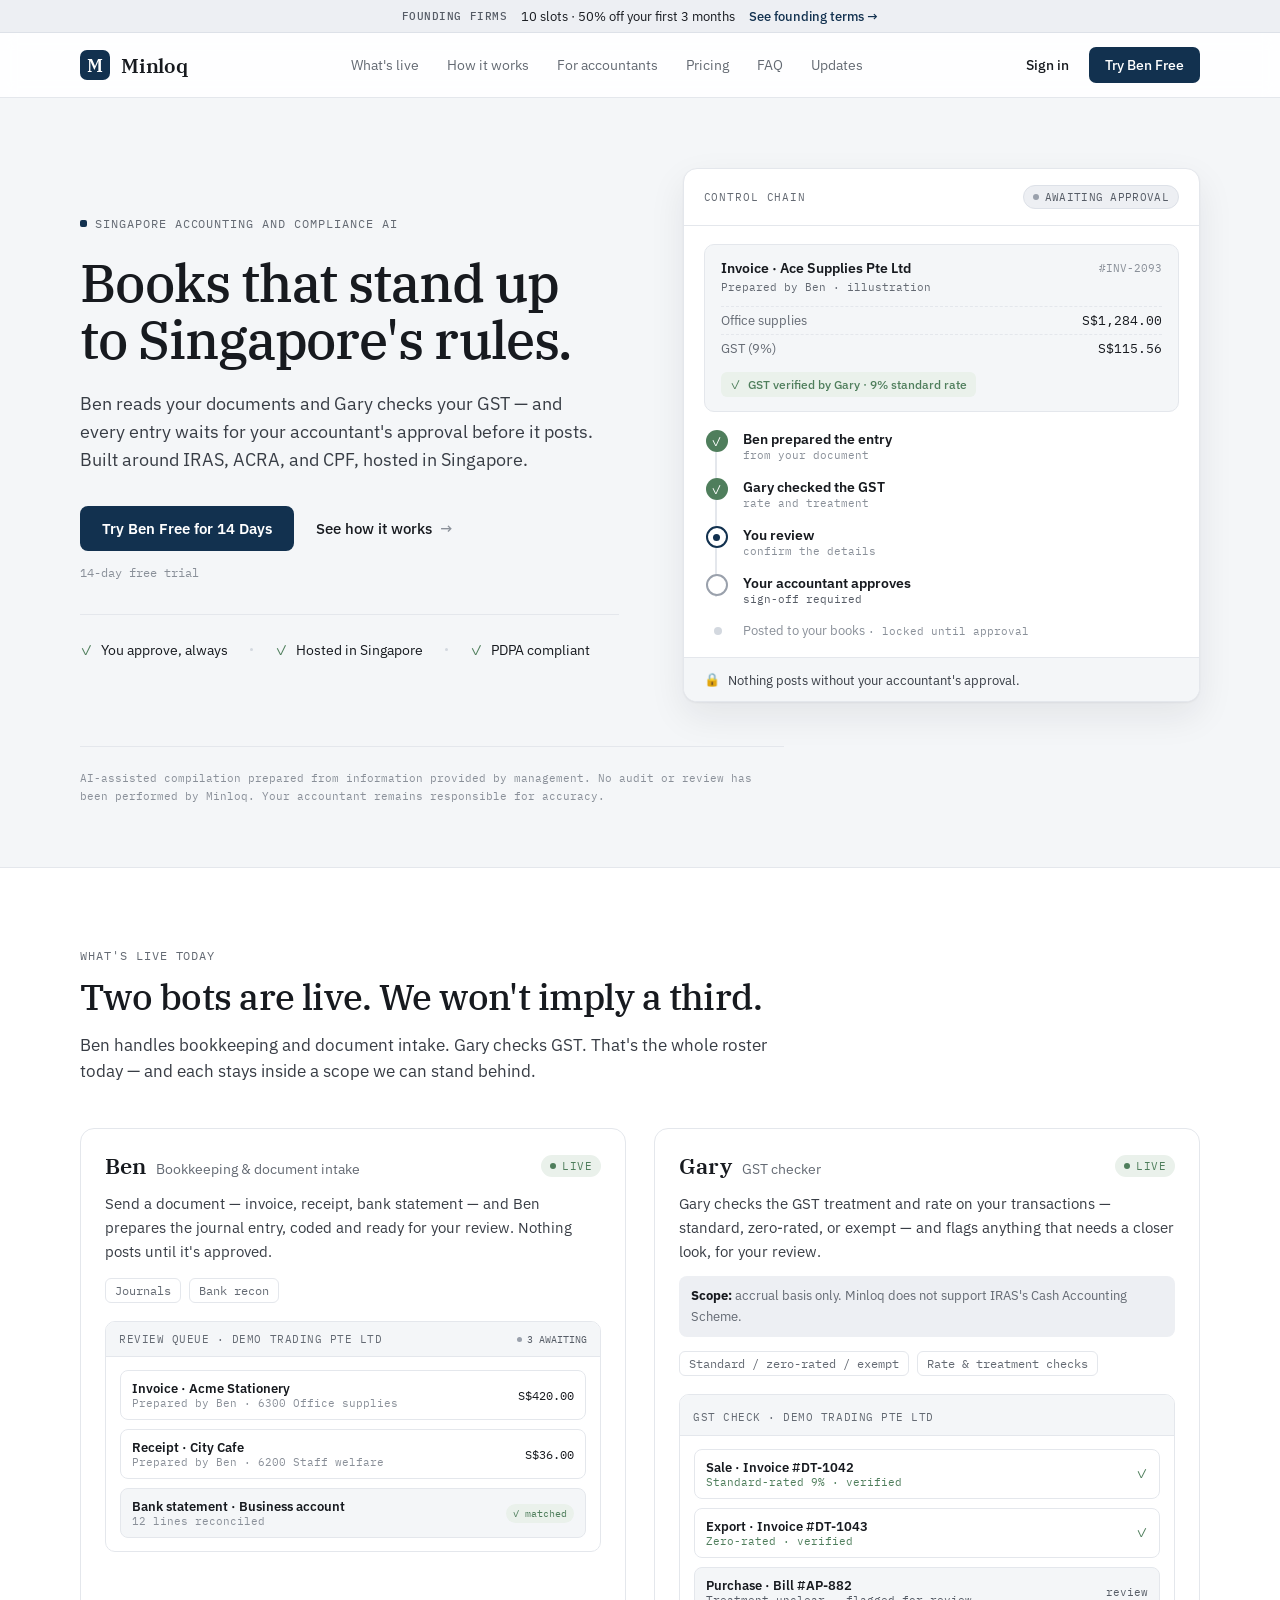
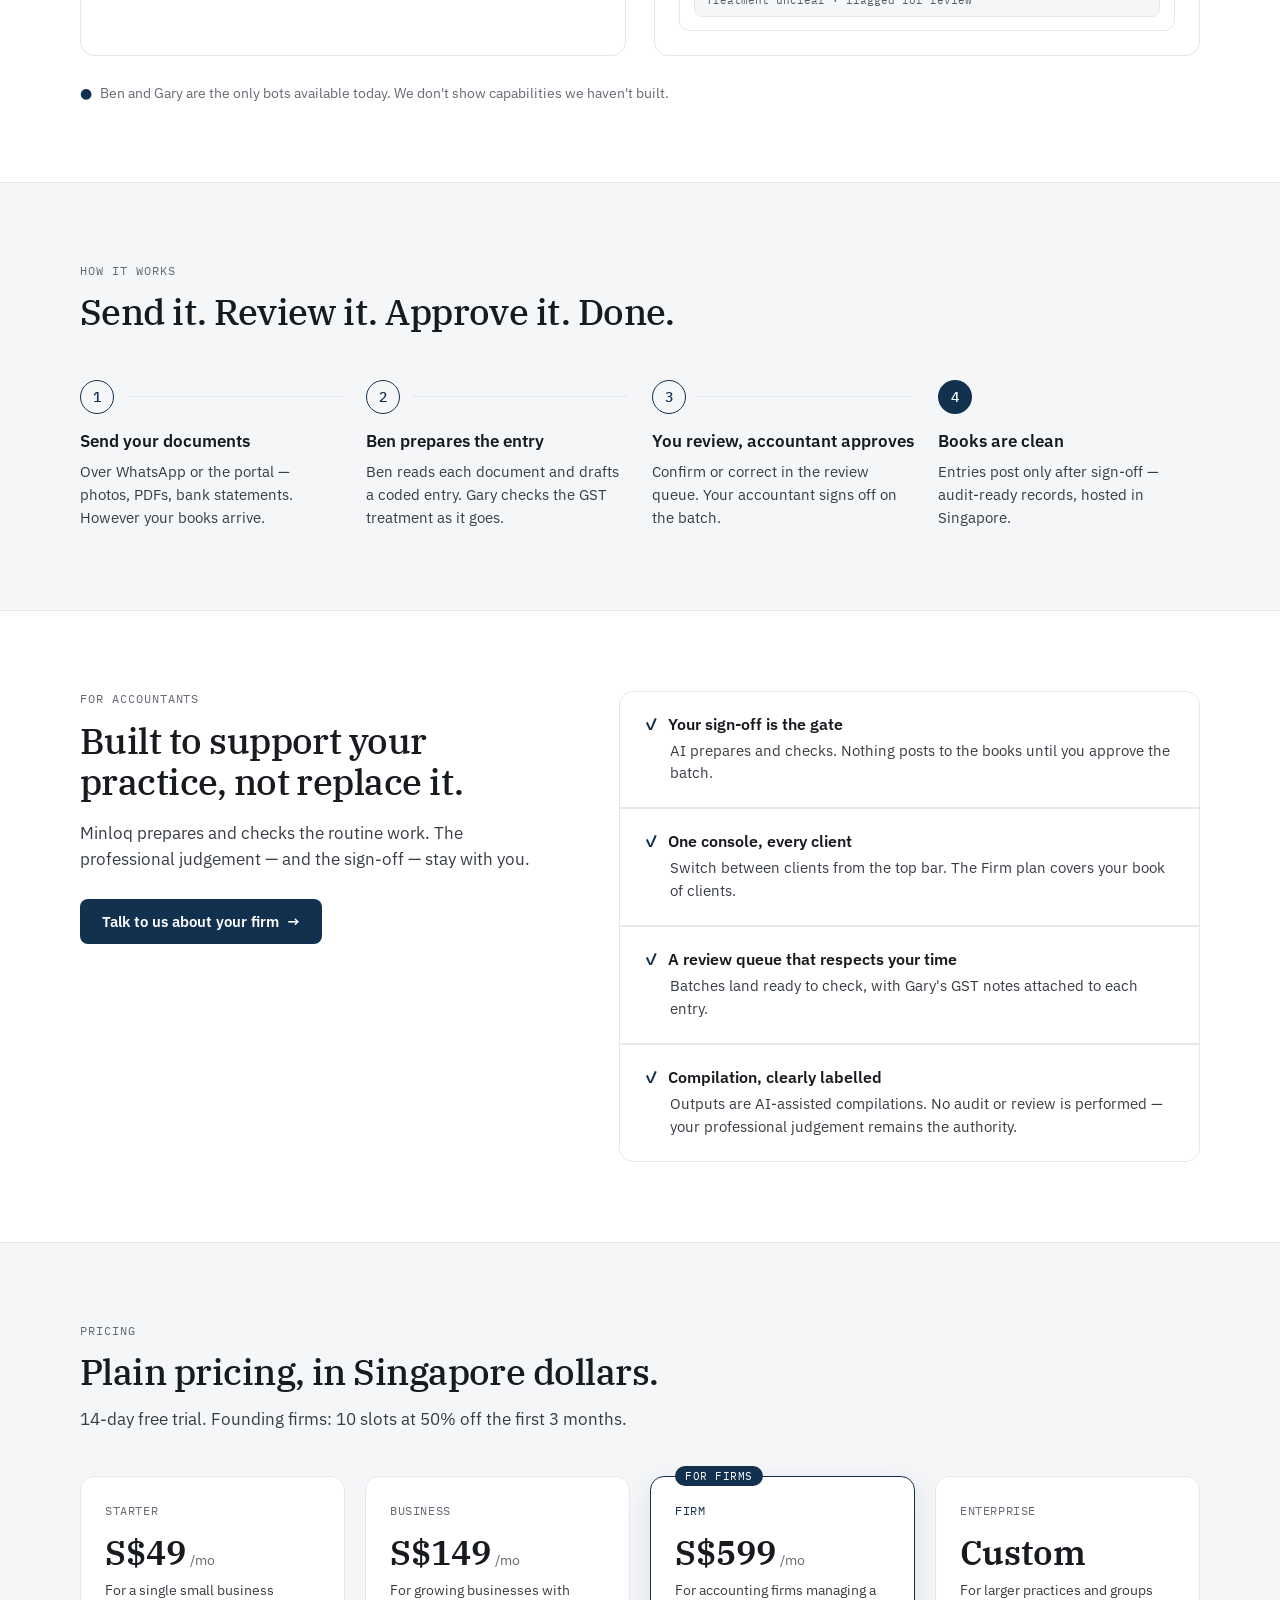
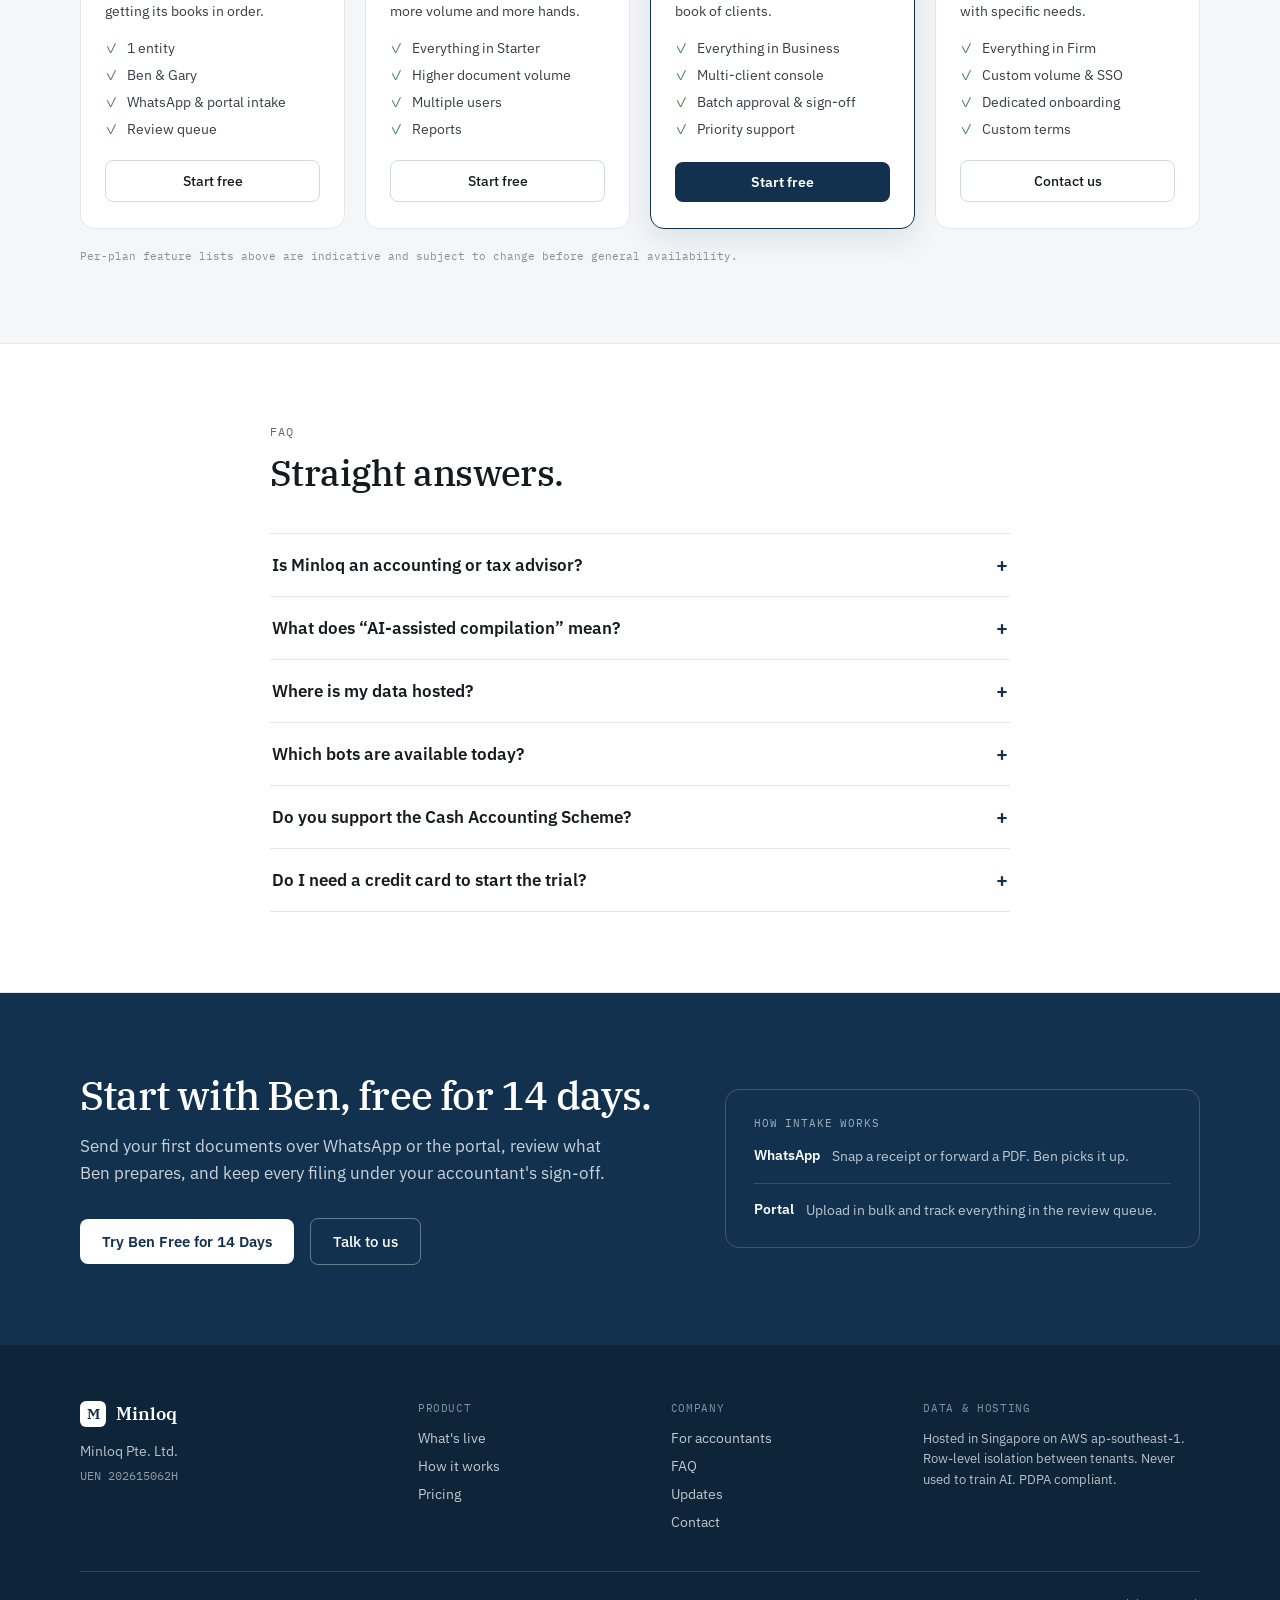
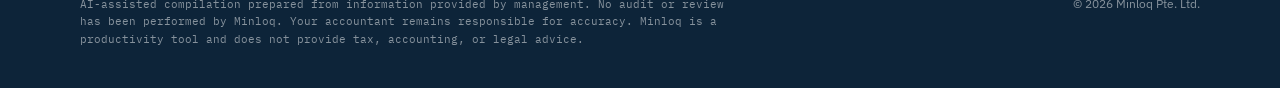
==== commit 2f5385f2: "Merge branch 'held/cf335-s1-cta-pricing'" ====
--- a/index.html
+++ b/index.html
@@ -60,7 +60,7 @@
             <a href="#pricing" class="mq-btn-primary" style="background:var(--brand); color:#fff; font-size:15px; font-weight:600; padding:13px 22px; border-radius:8px; display:inline-flex; align-items:center; gap:8px;">Try Ben Free for 14 Days</a>
             <a href="#how" class="mq-link" style="color:var(--ink); font-size:15px; font-weight:500; padding:13px 6px; display:inline-flex; align-items:center; gap:8px;">See how it works <span style="color:var(--faint);">&rarr;</span></a>
           </div>
-          <div style="font-family:'IBM Plex Mono',monospace; font-size:12px; color:var(--faint); margin-bottom:34px;">14-day free trial &middot; No credit card</div>
+          <div style="font-family:'IBM Plex Mono',monospace; font-size:12px; color:var(--faint); margin-bottom:34px;">14-day free trial</div>
           <div style="display:flex; align-items:center; gap:22px; flex-wrap:wrap; padding-top:26px; border-top:1px solid var(--line);">
             <div style="display:inline-flex; align-items:center; gap:8px;"><span style="color:var(--green); font-size:14px;">&#10003;</span><span style="font-size:13.5px; color:var(--ink);">You approve, always</span></div>
             <span style="width:3px; height:3px; border-radius:50%; background:var(--line-2);"></span>
@@ -283,7 +283,7 @@
       <div style="max-width:44em; margin-bottom:44px;">
         <div style="font-family:'IBM Plex Mono',monospace; font-size:12px; letter-spacing:0.08em; text-transform:uppercase; color:var(--muted); margin-bottom:14px;">Pricing</div>
         <h2 style="font-family:'IBM Plex Serif',serif; font-weight:500; font-size:36px; line-height:1.12; letter-spacing:-0.015em; margin:0 0 14px; text-wrap:balance;">Plain pricing, in Singapore dollars.</h2>
-        <p style="font-size:16.5px; line-height:1.6; color:var(--ink-soft); margin:0;">14-day free trial, no credit card. Founding firms: 10 slots at 50% off the first 3 months.</p>
+        <p style="font-size:16.5px; line-height:1.6; color:var(--ink-soft); margin:0;">14-day free trial. Founding firms: 10 slots at 50% off the first 3 months.</p>
       </div>
 
       <div class="mq-cols" style="display:grid; grid-template-columns:repeat(4, 1fr); gap:20px; align-items:stretch;">
@@ -361,7 +361,7 @@
         <details class="mq-faq"><summary style="display:flex; align-items:center; justify-content:space-between; gap:16px; padding:20px 2px; font-size:16.5px; font-weight:600; border-bottom:1px solid var(--line);">Where is my data hosted?<span class="mq-chev" style="color:var(--brand); font-size:20px; line-height:1;">+</span></summary><div style="padding:2px 2px 22px; font-size:15px; line-height:1.62; color:var(--ink-soft); border-bottom:1px solid var(--line);">In Singapore, on AWS ap-southeast-1, with row-level isolation between tenants. Your data is never used to train AI models, and handling is PDPA compliant.</div></details>
         <details class="mq-faq"><summary style="display:flex; align-items:center; justify-content:space-between; gap:16px; padding:20px 2px; font-size:16.5px; font-weight:600; border-bottom:1px solid var(--line);">Which bots are available today?<span class="mq-chev" style="color:var(--brand); font-size:20px; line-height:1;">+</span></summary><div style="padding:2px 2px 22px; font-size:15px; line-height:1.62; color:var(--ink-soft); border-bottom:1px solid var(--line);">Two: Ben for bookkeeping and document intake, and Gary for GST checking. Those are the only bots live right now.</div></details>
         <details class="mq-faq"><summary style="display:flex; align-items:center; justify-content:space-between; gap:16px; padding:20px 2px; font-size:16.5px; font-weight:600; border-bottom:1px solid var(--line);">Do you support the Cash Accounting Scheme?<span class="mq-chev" style="color:var(--brand); font-size:20px; line-height:1;">+</span></summary><div style="padding:2px 2px 22px; font-size:15px; line-height:1.62; color:var(--ink-soft); border-bottom:1px solid var(--line);">No. Gary works on the accrual basis &mdash; supplies are counted in the period of the invoice date. Minloq does not support IRAS's Cash Accounting Scheme.</div></details>
-        <details class="mq-faq"><summary style="display:flex; align-items:center; justify-content:space-between; gap:16px; padding:20px 2px; font-size:16.5px; font-weight:600; border-bottom:1px solid var(--line);">Do I need a credit card for the trial?<span class="mq-chev" style="color:var(--brand); font-size:20px; line-height:1;">+</span></summary><div style="padding:2px 2px 22px; font-size:15px; line-height:1.62; color:var(--ink-soft); border-bottom:1px solid var(--line);">No. The trial runs 14 days with no credit card required.</div></details>
+        <details class="mq-faq"><summary style="display:flex; align-items:center; justify-content:space-between; gap:16px; padding:20px 2px; font-size:16.5px; font-weight:600; border-bottom:1px solid var(--line);">Do I need a credit card to start the trial?<span class="mq-chev" style="color:var(--brand); font-size:20px; line-height:1;">+</span></summary><div style="padding:2px 2px 22px; font-size:15px; line-height:1.62; color:var(--ink-soft); border-bottom:1px solid var(--line);">Yes. You won't be charged until the 14 days end, and you can cancel any time before that.</div></details>
       </div>
     </div>
   </section>
@@ -372,7 +372,7 @@
       <div class="mq-cols mq-get" style="display:grid; grid-template-columns:1.1fr 0.9fr; gap:64px; align-items:center;">
         <div>
           <h2 style="font-family:'IBM Plex Serif',serif; font-weight:500; font-size:40px; line-height:1.1; letter-spacing:-0.02em; margin:0 0 16px; color:#fff; text-wrap:balance;">Start with Ben, free for 14 days.</h2>
-          <p style="font-size:17px; line-height:1.6; color:rgba(255,255,255,.78); margin:0 0 30px; max-width:32em;">No credit card. Send your first documents over WhatsApp or the portal, review what Ben prepares, and keep every filing under your accountant's sign-off.</p>
+          <p style="font-size:17px; line-height:1.6; color:rgba(255,255,255,.78); margin:0 0 30px; max-width:32em;">Send your first documents over WhatsApp or the portal, review what Ben prepares, and keep every filing under your accountant's sign-off.</p>
           <div style="display:flex; align-items:center; gap:16px; flex-wrap:wrap;">
             <a href="#pricing" class="mq-btn-white" style="background:#fff; color:var(--brand); font-size:15px; font-weight:600; padding:13px 22px; border-radius:8px;">Try Ben Free for 14 Days</a>
             <a href="mailto:hello@minloq.sg?subject=Minloq" class="mq-btn-ghost" style="border:1px solid rgba(255,255,255,.35); color:#fff; font-size:15px; font-weight:500; padding:13px 22px; border-radius:8px;">Talk to us</a>
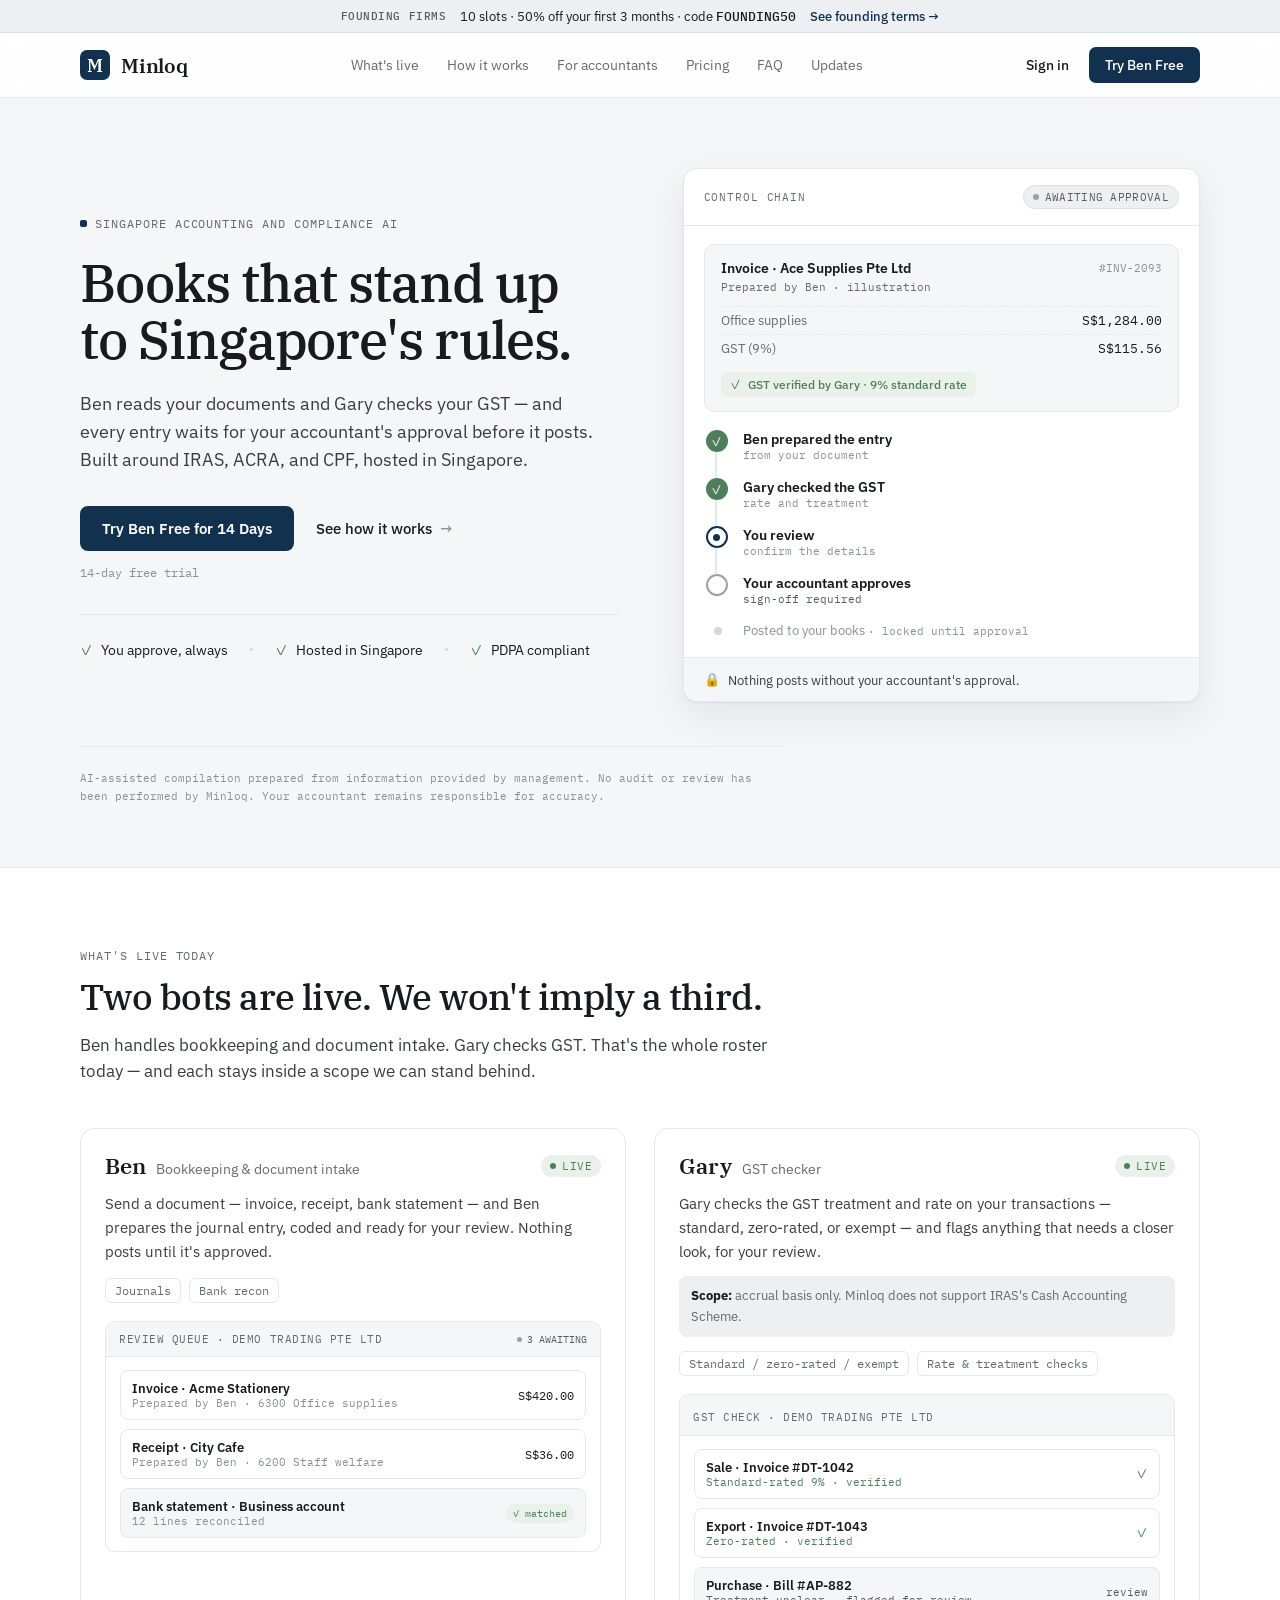
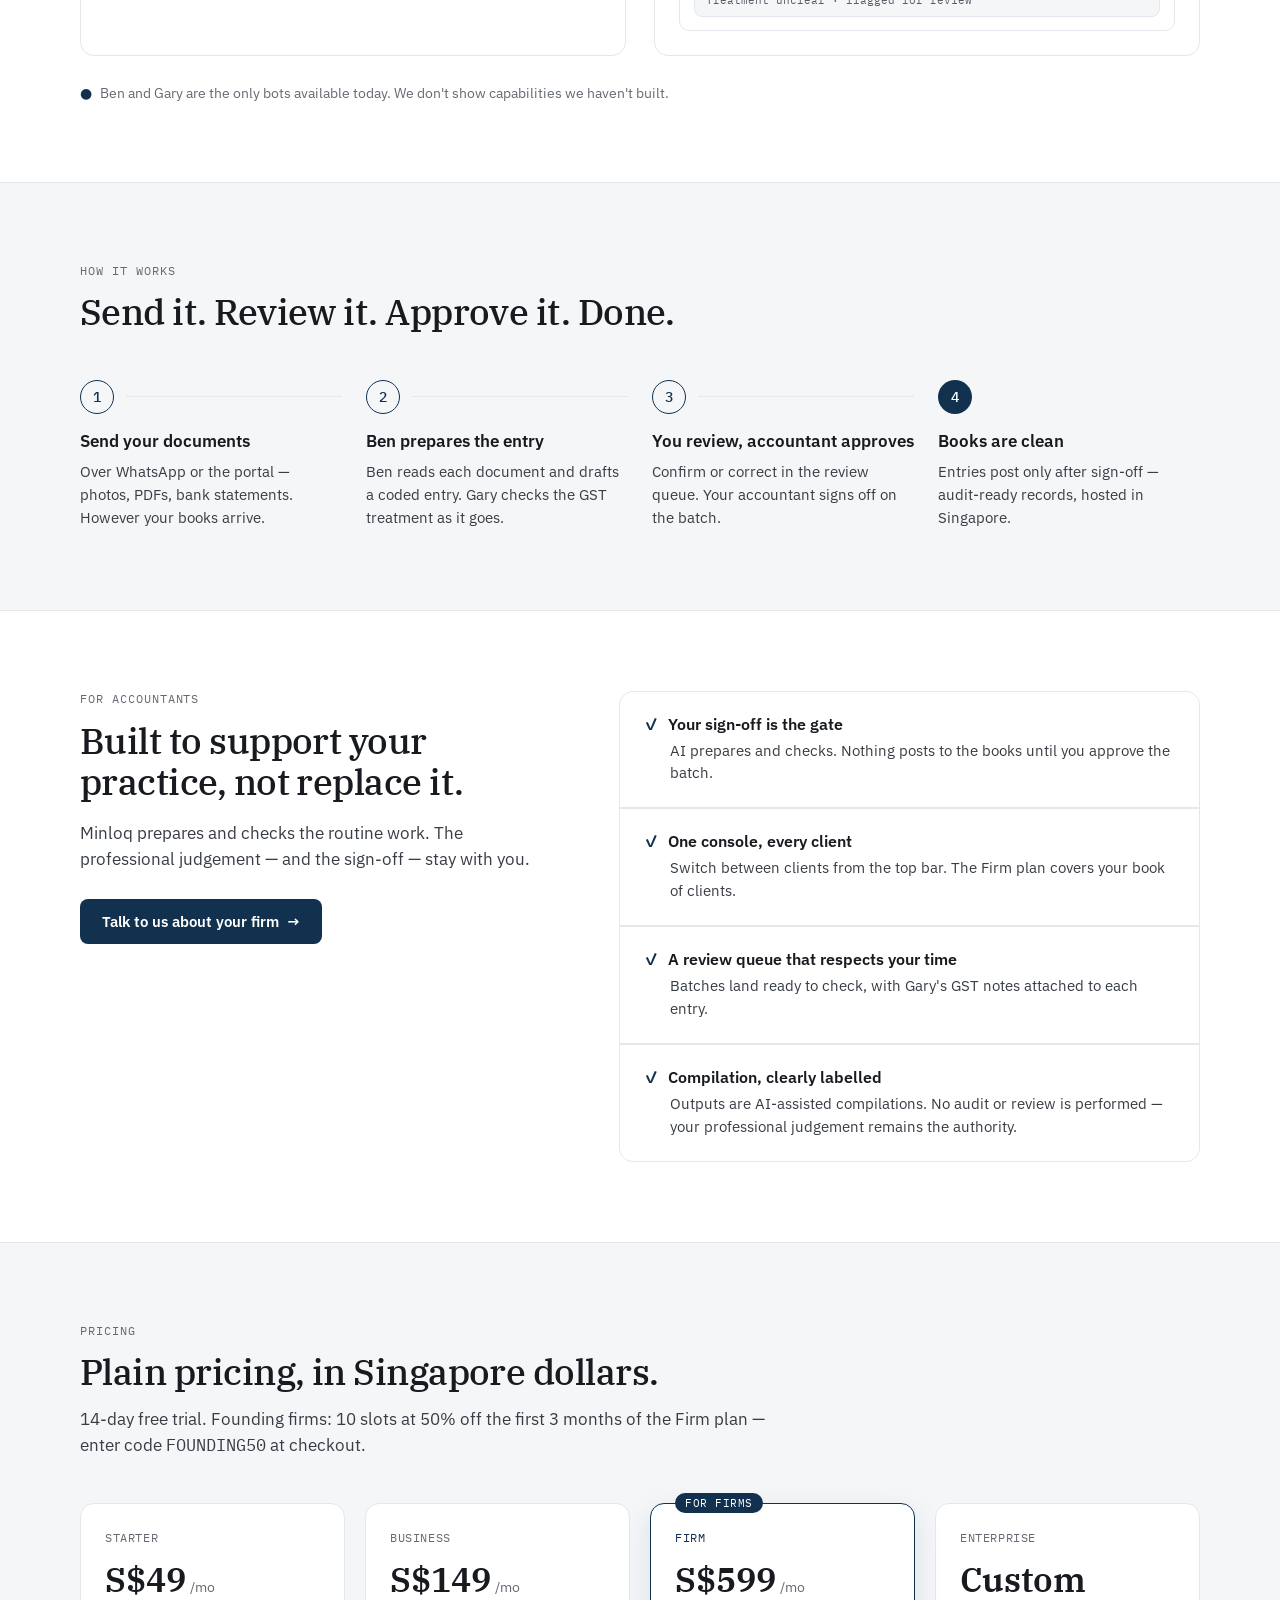
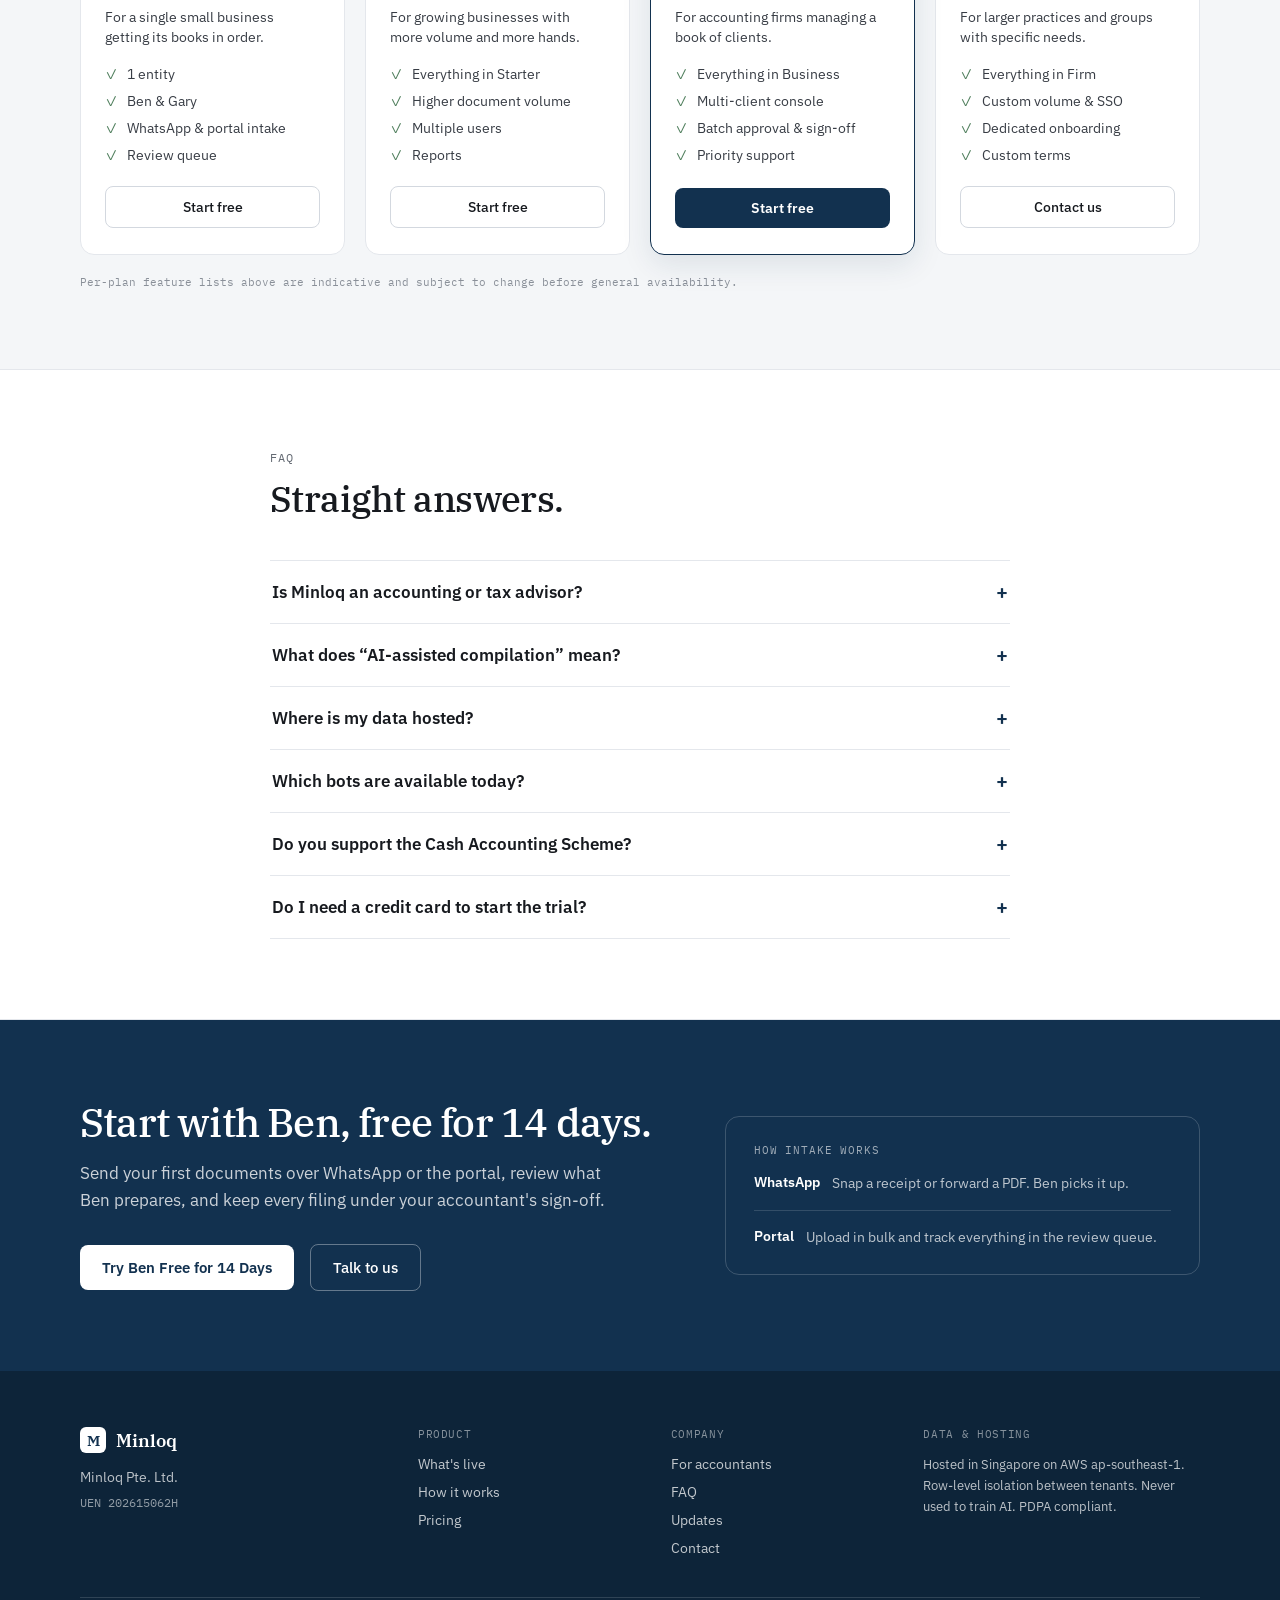
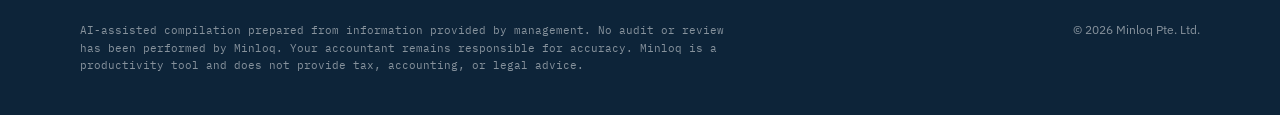
==== commit d6dd797b: "feat(cf335-s2a): wire the LIVE FOUNDING50 code into the founding terms (ML word, 27 Aug: coupon live" ====
--- a/index.html
+++ b/index.html
@@ -18,7 +18,7 @@
   <div style="background:var(--neu-tint); border-bottom:1px solid var(--neu-line);">
     <div class="mq-wrap" style="max-width:1200px; margin:0 auto; padding:8px 40px; display:flex; align-items:center; justify-content:center; gap:14px; flex-wrap:wrap;">
       <span style="font-family:'IBM Plex Mono',monospace; font-size:11px; letter-spacing:0.05em; color:var(--neu-deep); font-weight:500;">FOUNDING FIRMS</span>
-      <span style="font-size:12.5px; color:var(--ink);">10 slots &middot; 50% off your first 3 months</span>
+      <span style="font-size:12.5px; color:var(--ink);">10 slots &middot; 50% off your first 3 months &middot; code <span style="font-family:'IBM Plex Mono',monospace; font-weight:500;">FOUNDING50</span></span>
       <a href="#pricing" style="font-size:12.5px; font-weight:500;">See founding terms &rarr;</a>
     </div>
   </div>
@@ -283,7 +283,7 @@
       <div style="max-width:44em; margin-bottom:44px;">
         <div style="font-family:'IBM Plex Mono',monospace; font-size:12px; letter-spacing:0.08em; text-transform:uppercase; color:var(--muted); margin-bottom:14px;">Pricing</div>
         <h2 style="font-family:'IBM Plex Serif',serif; font-weight:500; font-size:36px; line-height:1.12; letter-spacing:-0.015em; margin:0 0 14px; text-wrap:balance;">Plain pricing, in Singapore dollars.</h2>
-        <p style="font-size:16.5px; line-height:1.6; color:var(--ink-soft); margin:0;">14-day free trial. Founding firms: 10 slots at 50% off the first 3 months.</p>
+        <p style="font-size:16.5px; line-height:1.6; color:var(--ink-soft); margin:0;">14-day free trial. Founding firms: 10 slots at 50% off the first 3 months of the Firm plan &mdash; enter code <span style="font-family:'IBM Plex Mono',monospace;">FOUNDING50</span> at checkout.</p>
       </div>
 
       <div class="mq-cols" style="display:grid; grid-template-columns:repeat(4, 1fr); gap:20px; align-items:stretch;">
